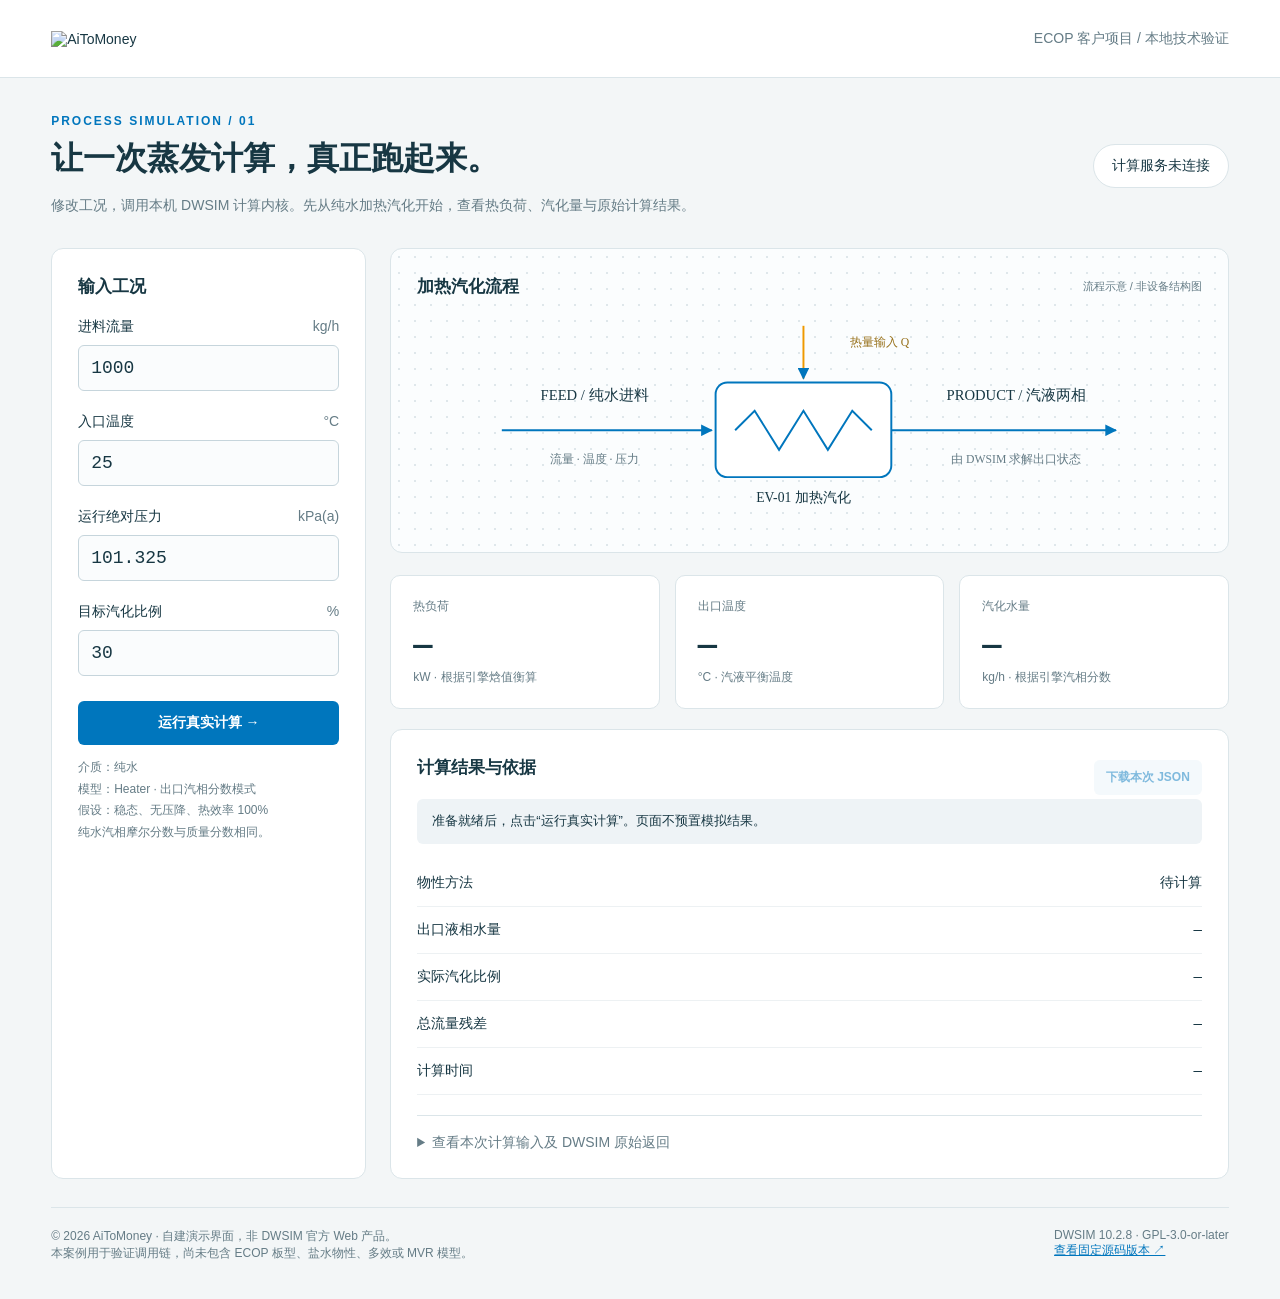
==== 本地演示/index.html @ 305fcc07 "Add ECOP real DWSIM web pilot and isolated cloud deployment" ====
<!doctype html><html lang="zh-CN"><head><meta charset="utf-8"><meta name="viewport" content="width=device-width,initial-scale=1"><title>ECOP · DWSIM 计算演示</title><style>
:root{--ink:#173743;--muted:#657c86;--blue:#0076bd;--line:#dbe5e9;--paper:#f3f6f7}*{box-sizing:border-box}body{margin:0;background:var(--paper);color:var(--ink);font:14px 'Microsoft YaHei',sans-serif}header{height:78px;background:white;border-bottom:1px solid var(--line);display:flex;align-items:center;justify-content:space-between;padding:0 4vw}header img{width:166px}header span{color:var(--muted)}main{max-width:1440px;margin:auto;padding:36px 4vw}.eyebrow{color:var(--blue);font-size:12px;letter-spacing:2px;font-weight:700}h1{font-size:32px;margin:9px 0 12px;font-weight:600}h2{font-size:17px;margin:0 0 20px}.intro{color:var(--muted);line-height:1.8;margin:0;max-width:800px}.top{display:flex;justify-content:space-between;gap:20px;align-items:center;margin-bottom:30px}.status{background:white;border:1px solid var(--line);padding:12px 18px;border-radius:30px;white-space:nowrap}.dot{color:#27886b}.grid{display:grid;grid-template-columns:315px 1fr;gap:24px}.panel{background:white;border:1px solid var(--line);border-radius:12px;padding:26px}.label{display:flex;justify-content:space-between;margin-bottom:9px}.label span{color:var(--muted)}label{display:block;margin-bottom:22px}input{width:100%;padding:12px;border:1px solid #c6d5dc;border-radius:6px;font:18px 'Consolas',monospace;color:var(--ink);background:#fafcfd}input:focus{outline:2px solid #87c9ee;outline-offset:1px}button{cursor:pointer;border:0;border-radius:6px;padding:13px 18px;font:inherit;background:var(--blue);color:white;font-weight:600}button:disabled{opacity:.5;cursor:wait}#run{width:100%;margin-top:3px}.small{font-size:12px;color:var(--muted);line-height:1.8}.work{min-width:0}.diagram{margin-bottom:22px;background-color:#fbfdfe;background-image:radial-gradient(#dfe7eb .8px,transparent .8px);background-size:16px 16px}.diagram h2{display:flex;justify-content:space-between;align-items:center}.tag{font-size:11px;color:var(--muted);font-weight:400}.diagram svg{width:100%;height:205px}.metrics{display:grid;grid-template-columns:repeat(3,1fr);gap:15px;margin-bottom:20px}.metric{background:white;border:1px solid var(--line);padding:22px;border-radius:10px}.metric .name{color:var(--muted);font-size:12px}.value{font:32px 'Consolas',monospace;margin:12px 0 5px;font-weight:600}.unit{color:var(--muted);font-size:12px}.result-head{display:flex;justify-content:space-between;align-items:center}.ghost{background:#eaf4fa;color:var(--blue);font-size:12px;padding:9px 12px}table{width:100%;border-collapse:collapse;margin-top:10px}td{padding:14px 0;border-bottom:1px solid #edf1f3}td:last-child{text-align:right;font-family:Consolas,'Microsoft YaHei',monospace}#message{margin:0 0 16px;padding:12px 15px;background:#eef3f6;border-radius:6px;font-size:13px;line-height:1.6}#message.error{background:#fff0ed;color:#a33724}details{margin-top:20px;border-top:1px solid var(--line);padding-top:18px}summary{cursor:pointer;color:var(--muted)}pre{font-size:12px;max-height:380px;overflow:auto;white-space:pre-wrap;background:#f5f8fa;padding:18px}footer{margin-top:28px;border-top:1px solid var(--line);padding-top:20px;color:var(--muted);font-size:12px;display:flex;justify-content:space-between;gap:20px}a{color:var(--blue)}@media(max-width:850px){.grid{grid-template-columns:1fr}.top{display:block}.status{display:inline-block;margin-top:15px}.metrics{gap:8px}.metric{padding:15px}.value{font-size:24px}header span{font-size:11px}h1{font-size:26px}}
</style></head><body><header><img src="/logo.png" alt="AiToMoney"><span>ECOP 客户项目 / 本地技术验证</span></header><main><div class="top"><div><div class="eyebrow">PROCESS SIMULATION / 01</div><h1>让一次蒸发计算，真正跑起来。</h1><p class="intro">修改工况，调用本机 DWSIM 计算内核。先从纯水加热汽化开始，查看热负荷、汽化量与原始计算结果。</p></div><div class="status" id="status">正在连接计算服务…</div></div><div class="grid"><aside class="panel"><h2>输入工况</h2><form id="form"><label><div class="label">进料流量<span>kg/h</span></div><input id="flow_kg_h" type="number" value="1000" min="10" max="100000" step="any" required></label><label><div class="label">入口温度<span>°C</span></div><input id="temperature_C" type="number" value="25" min="5" max="80" step="any" required></label><label><div class="label">运行绝对压力<span>kPa(a)</span></div><input id="pressure_kPa" type="number" value="101.325" min="60" max="300" step="any" required></label><label><div class="label">目标汽化比例<span>%</span></div><input id="vapor_percent" type="number" value="30" min="1" max="95" step="any" required></label><button id="run" type="submit">运行真实计算 →</button></form><p class="small">介质：纯水<br>模型：Heater · 出口汽相分数模式<br>假设：稳态、无压降、热效率 100%<br>纯水汽相摩尔分数与质量分数相同。</p></aside><section class="work"><div class="panel diagram"><h2>加热汽化流程<span class="tag">流程示意 / 非设备结构图</span></h2><svg viewBox="0 0 760 210" role="img" aria-label="纯水进料进入加热器，吸收热量后形成汽液两相出口"><defs><marker id="arrow" viewBox="0 0 10 10" refX="9" refY="5" markerWidth="6" markerHeight="6" orient="auto"><path d="M 0 0 L 10 5 L 0 10 z" fill="#0076bd"/></marker></defs><g fill="none" stroke="#0076bd" stroke-width="2"><path d="M65 115 H280" marker-end="url(#arrow)"/><rect x="284" y="66" width="180" height="97" rx="12" fill="white"/><path d="M304 115 l20 -20 25 40 25 -40 25 40 25 -40 20 20"/><path d="M464 115 H694" marker-end="url(#arrow)"/><path d="M374 8 V62" stroke="#ef9900" marker-end="url(#arrow)"/></g><g font-family="Microsoft YaHei" fill="#173743" text-anchor="middle"><text x="160" y="84" font-size="15">FEED / 纯水进料</text><text x="374" y="188" font-size="14">EV-01 加热汽化</text><text x="592" y="84" font-size="15">PRODUCT / 汽液两相</text><text x="452" y="29" font-size="12" fill="#97701a">热量输入 Q</text><text x="160" y="149" font-size="12" fill="#657c86">流量 · 温度 · 压力</text><text x="592" y="149" font-size="12" fill="#657c86">由 DWSIM 求解出口状态</text></g></svg></div><div class="metrics"><div class="metric"><div class="name">热负荷</div><div id="duty" class="value">—</div><div class="unit">kW · 根据引擎焓值衡算</div></div><div class="metric"><div class="name">出口温度</div><div id="temp" class="value">—</div><div class="unit">°C · 汽液平衡温度</div></div><div class="metric"><div class="name">汽化水量</div><div id="vapor" class="value">—</div><div class="unit">kg/h · 根据引擎汽相分数</div></div></div><div class="panel"><div class="result-head"><h2>计算结果与依据</h2><button id="download" class="ghost" disabled>下载本次 JSON</button></div><p id="message" role="status" aria-live="polite">准备就绪后，点击“运行真实计算”。页面不预置模拟结果。</p><table><tr><td>物性方法</td><td id="pp">待计算</td></tr><tr><td>出口液相水量</td><td id="liquid">—</td></tr><tr><td>实际汽化比例</td><td id="fraction">—</td></tr><tr><td>总流量残差</td><td id="residual">—</td></tr><tr><td>计算时间</td><td id="elapsed">—</td></tr></table><details><summary>查看本次计算输入及 DWSIM 原始返回</summary><pre id="raw">暂无计算记录</pre></details></div></section></div><footer><span>© 2026 AiToMoney · 自建演示界面，非 DWSIM 官方 Web 产品。<br>本案例用于验证调用链，尚未包含 ECOP 板型、盐水物性、多效或 MVR 模型。</span><span>DWSIM 10.2.8 · GPL-3.0-or-later<br><a href="https://github.com/DanWBR/dwsim10/tree/0cd6a30ce1b5eb976cdd94495d102a9691b067f5" target="_blank" rel="noreferrer">查看固定源码版本 ↗</a></span></footer></main><script>
const $=id=>document.getElementById(id);let latest=null;const ids=['flow_kg_h','temperature_C','pressure_kPa','vapor_percent'];const fmt=n=>Number(n).toLocaleString('zh-CN',{maximumFractionDigits:3});
function clear(){latest=null;for(const id of ['duty','temp','vapor','liquid','fraction','residual','elapsed'])$(id).textContent='—';$('pp').textContent='待计算';$('raw').textContent='暂无计算记录';$('download').disabled=true}
async function status(){try{const r=await fetch('/api/status'),d=await r.json();if(!d.ok)throw Error(d.error);$('status').innerHTML='<span class="dot">●</span> DWSIM 在线 · '+d.tools+' 个工具';return true}catch(e){$('status').textContent='计算服务未连接';return false}}
ids.forEach(id=>$(id).addEventListener('input',()=>{clear();$('message').className='';$('message').textContent='输入已修改，请重新计算。'}));
$('form').onsubmit=async e=>{e.preventDefault();clear();$('run').disabled=true;ids.forEach(id=>$(id).disabled=true);$('run').textContent='DWSIM 求解中…';$('message').className='';$('message').textContent='正在创建流程、设置物性并求解，请稍候…';try{const values=Object.fromEntries(ids.map(id=>[id,Number($(id).value)]));const r=await fetch('/api/calculate',{method:'POST',headers:{'Content-Type':'application/json','X-Demo-Token':'__NONCE__'},body:JSON.stringify(values)}),d=await r.json();if(!r.ok)throw Error(d.error);latest=d;const v=d.results;$('duty').textContent=fmt(v.heat_duty_kW);$('temp').textContent=fmt(v.outlet_temperature_C);$('vapor').textContent=fmt(v.vapor_kg_h);$('pp').textContent=d.property_package;$('liquid').textContent=fmt(v.liquid_kg_h)+' kg/h';$('fraction').textContent=fmt(v.vapor_fraction*100)+' %';$('residual').textContent=fmt(v.mass_residual_kg_h)+' kg/h';$('elapsed').textContent=d.elapsed_s+' s';$('raw').textContent=JSON.stringify(d,null,2);$('message').textContent='计算完成 · '+d.time+' · 记录 '+d.run_id.slice(0,8);$('download').disabled=false;}catch(e){$('message').className='error';$('message').textContent='计算未完成：'+e.message;}finally{$('run').disabled=false;ids.forEach(id=>$(id).disabled=false);$('run').textContent='运行真实计算 →';status()}};
$('download').onclick=()=>{if(!latest)return;const u=URL.createObjectURL(new Blob([JSON.stringify(latest,null,2)],{type:'application/json'}));const a=document.createElement('a');a.href=u;a.download='DWSIM-'+latest.run_id+'.json';a.click();setTimeout(()=>URL.revokeObjectURL(u),1000)};status();
</script></body></html>
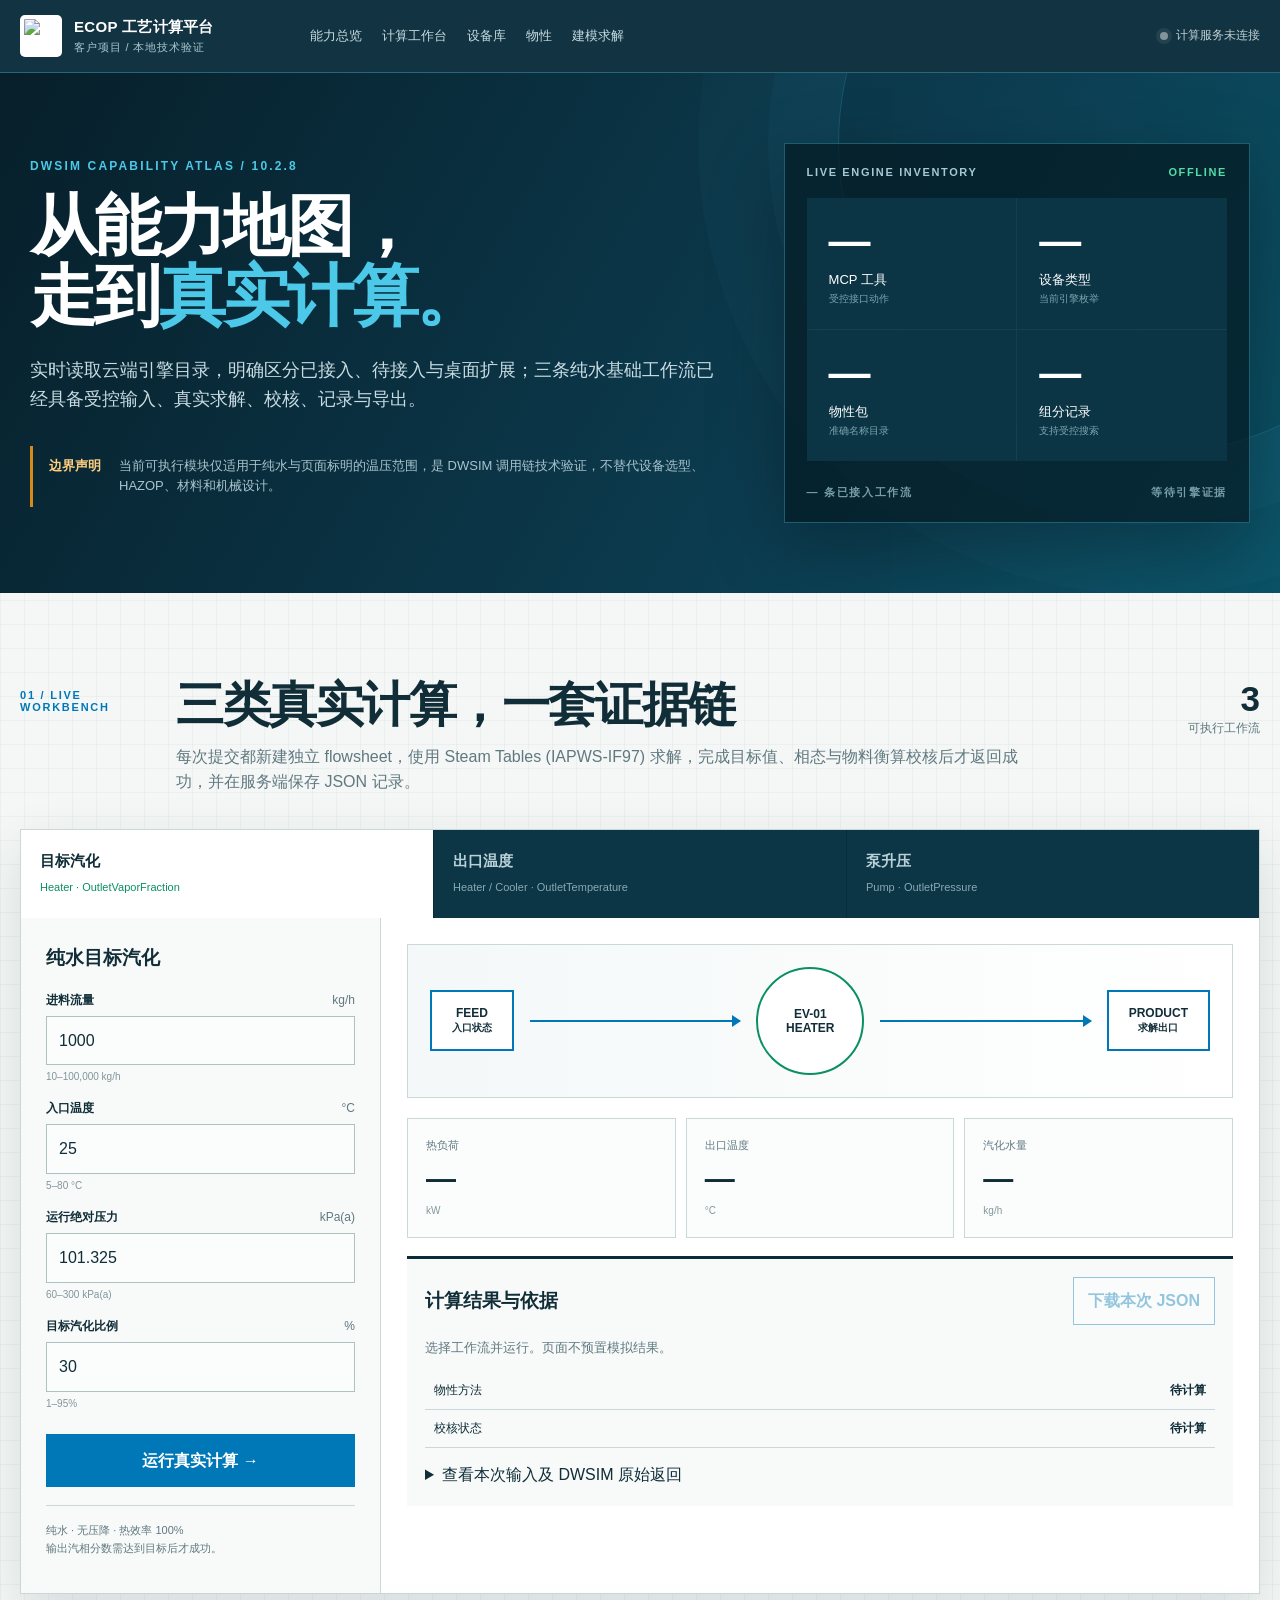
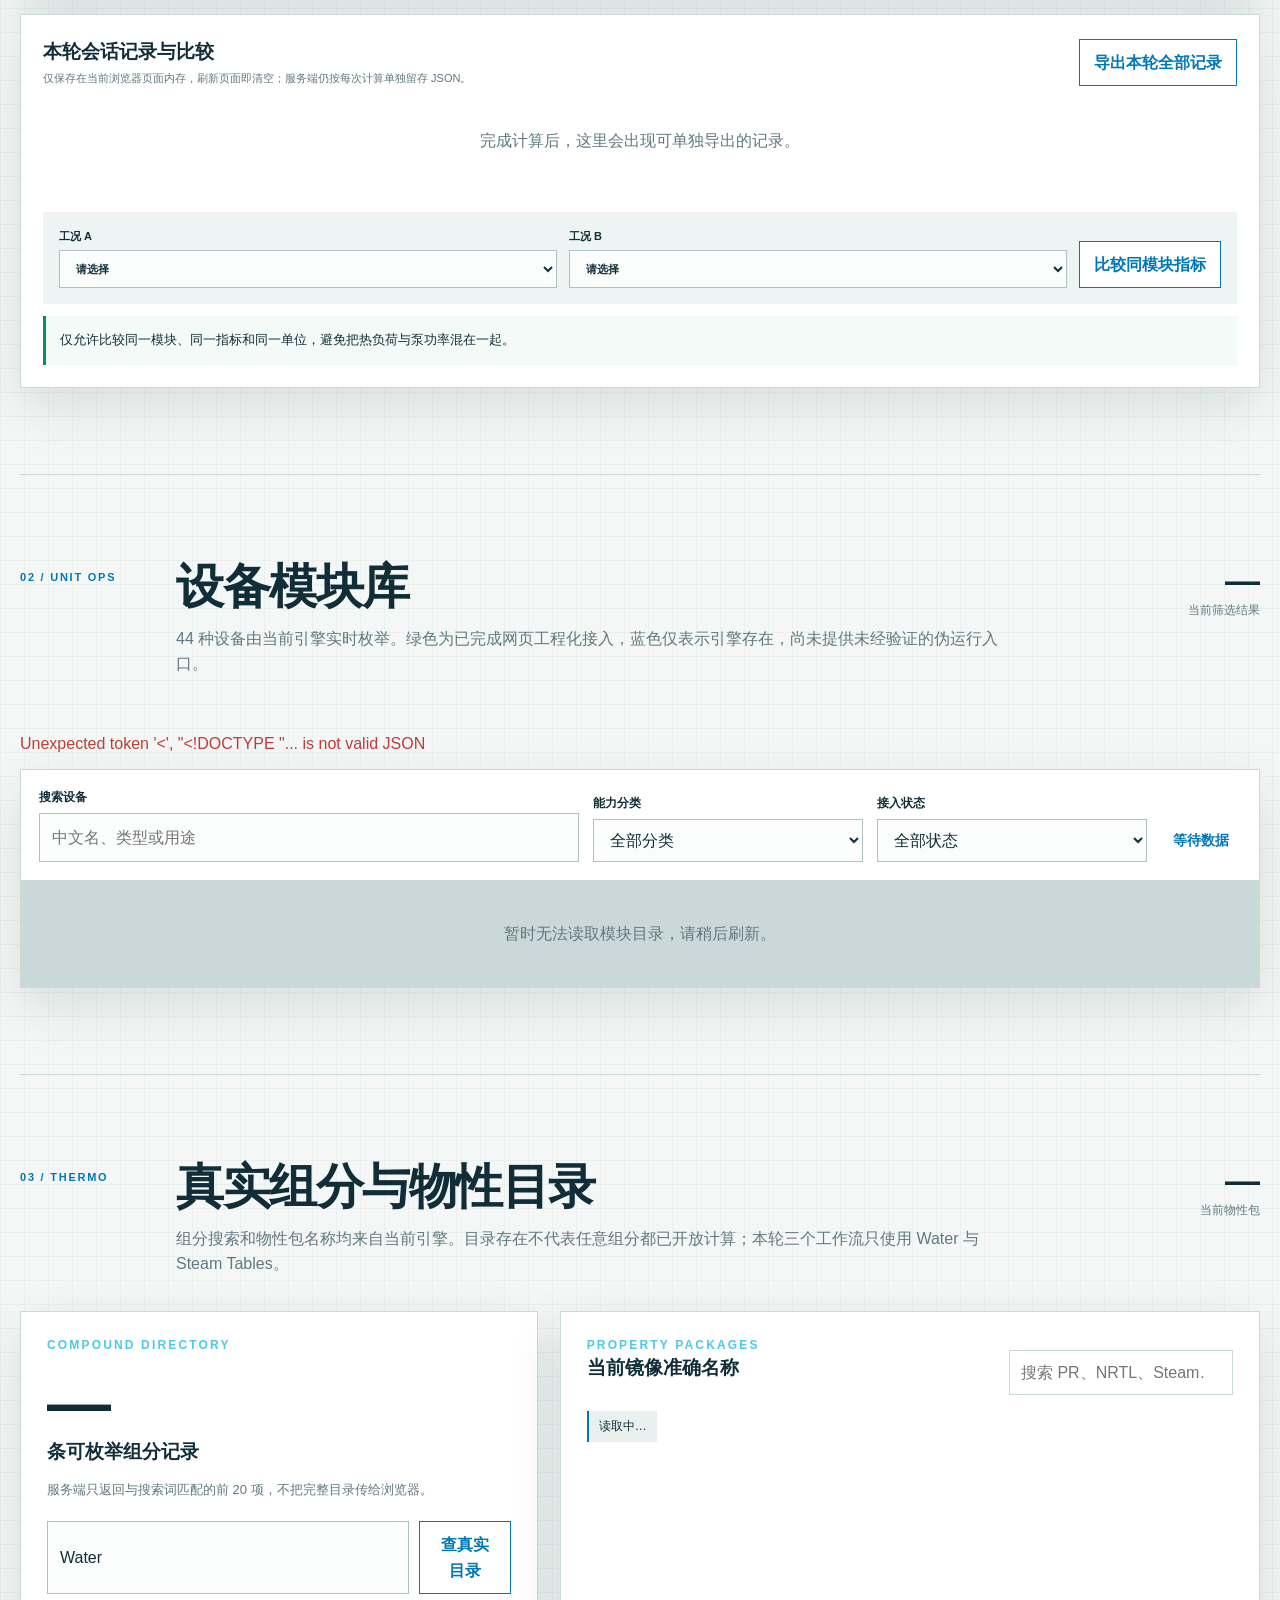
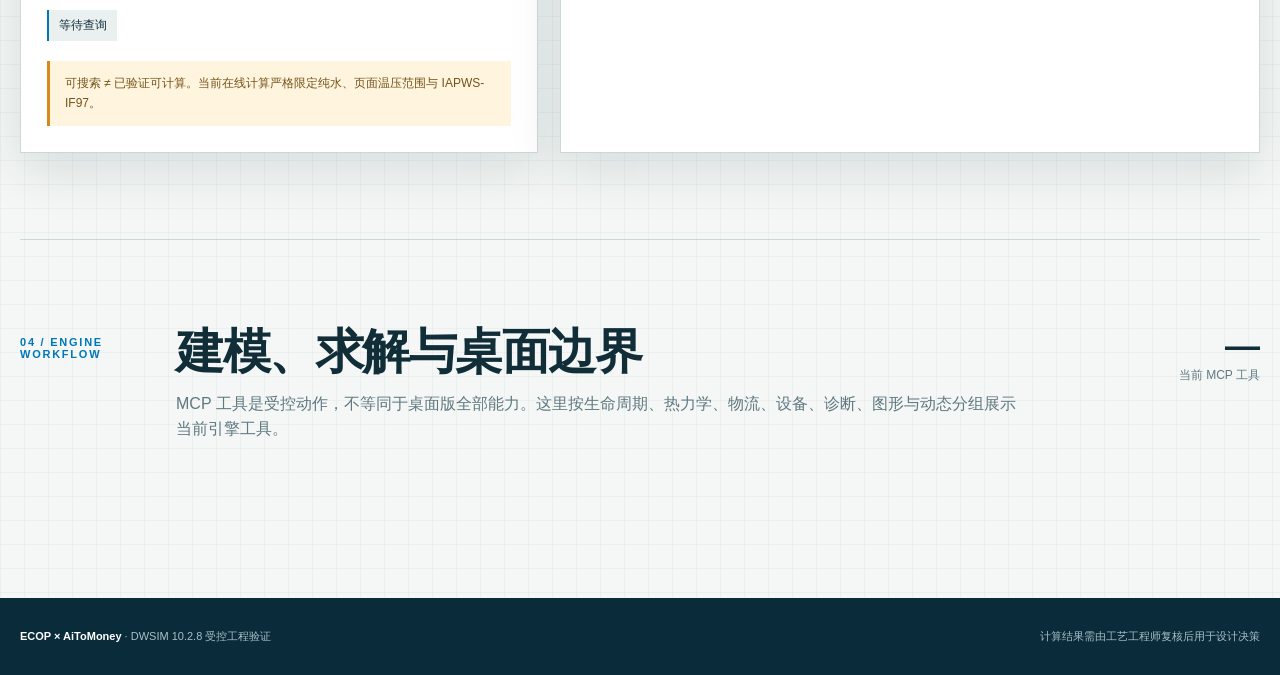
==== commit 64e759b3: "Expand DWSIM web workbench" ====
--- a/本地演示/index.html
+++ b/本地演示/index.html
@@ -1,10 +1,112 @@
-<!doctype html><html lang="zh-CN"><head><meta charset="utf-8"><meta name="viewport" content="width=device-width,initial-scale=1"><title>ECOP · DWSIM 计算演示</title><style>
-:root{--ink:#173743;--muted:#657c86;--blue:#0076bd;--line:#dbe5e9;--paper:#f3f6f7}*{box-sizing:border-box}body{margin:0;background:var(--paper);color:var(--ink);font:14px 'Microsoft YaHei',sans-serif}header{height:78px;background:white;border-bottom:1px solid var(--line);display:flex;align-items:center;justify-content:space-between;padding:0 4vw}header img{width:166px}header span{color:var(--muted)}main{max-width:1440px;margin:auto;padding:36px 4vw}.eyebrow{color:var(--blue);font-size:12px;letter-spacing:2px;font-weight:700}h1{font-size:32px;margin:9px 0 12px;font-weight:600}h2{font-size:17px;margin:0 0 20px}.intro{color:var(--muted);line-height:1.8;margin:0;max-width:800px}.top{display:flex;justify-content:space-between;gap:20px;align-items:center;margin-bottom:30px}.status{background:white;border:1px solid var(--line);padding:12px 18px;border-radius:30px;white-space:nowrap}.dot{color:#27886b}.grid{display:grid;grid-template-columns:315px 1fr;gap:24px}.panel{background:white;border:1px solid var(--line);border-radius:12px;padding:26px}.label{display:flex;justify-content:space-between;margin-bottom:9px}.label span{color:var(--muted)}label{display:block;margin-bottom:22px}input{width:100%;padding:12px;border:1px solid #c6d5dc;border-radius:6px;font:18px 'Consolas',monospace;color:var(--ink);background:#fafcfd}input:focus{outline:2px solid #87c9ee;outline-offset:1px}button{cursor:pointer;border:0;border-radius:6px;padding:13px 18px;font:inherit;background:var(--blue);color:white;font-weight:600}button:disabled{opacity:.5;cursor:wait}#run{width:100%;margin-top:3px}.small{font-size:12px;color:var(--muted);line-height:1.8}.work{min-width:0}.diagram{margin-bottom:22px;background-color:#fbfdfe;background-image:radial-gradient(#dfe7eb .8px,transparent .8px);background-size:16px 16px}.diagram h2{display:flex;justify-content:space-between;align-items:center}.tag{font-size:11px;color:var(--muted);font-weight:400}.diagram svg{width:100%;height:205px}.metrics{display:grid;grid-template-columns:repeat(3,1fr);gap:15px;margin-bottom:20px}.metric{background:white;border:1px solid var(--line);padding:22px;border-radius:10px}.metric .name{color:var(--muted);font-size:12px}.value{font:32px 'Consolas',monospace;margin:12px 0 5px;font-weight:600}.unit{color:var(--muted);font-size:12px}.result-head{display:flex;justify-content:space-between;align-items:center}.ghost{background:#eaf4fa;color:var(--blue);font-size:12px;padding:9px 12px}table{width:100%;border-collapse:collapse;margin-top:10px}td{padding:14px 0;border-bottom:1px solid #edf1f3}td:last-child{text-align:right;font-family:Consolas,'Microsoft YaHei',monospace}#message{margin:0 0 16px;padding:12px 15px;background:#eef3f6;border-radius:6px;font-size:13px;line-height:1.6}#message.error{background:#fff0ed;color:#a33724}details{margin-top:20px;border-top:1px solid var(--line);padding-top:18px}summary{cursor:pointer;color:var(--muted)}pre{font-size:12px;max-height:380px;overflow:auto;white-space:pre-wrap;background:#f5f8fa;padding:18px}footer{margin-top:28px;border-top:1px solid var(--line);padding-top:20px;color:var(--muted);font-size:12px;display:flex;justify-content:space-between;gap:20px}a{color:var(--blue)}@media(max-width:850px){.grid{grid-template-columns:1fr}.top{display:block}.status{display:inline-block;margin-top:15px}.metrics{gap:8px}.metric{padding:15px}.value{font-size:24px}header span{font-size:11px}h1{font-size:26px}}
-</style></head><body><header><img src="/logo.png" alt="AiToMoney"><span>ECOP 客户项目 / 本地技术验证</span></header><main><div class="top"><div><div class="eyebrow">PROCESS SIMULATION / 01</div><h1>让一次蒸发计算，真正跑起来。</h1><p class="intro">修改工况，调用本机 DWSIM 计算内核。先从纯水加热汽化开始，查看热负荷、汽化量与原始计算结果。</p></div><div class="status" id="status">正在连接计算服务…</div></div><div class="grid"><aside class="panel"><h2>输入工况</h2><form id="form"><label><div class="label">进料流量<span>kg/h</span></div><input id="flow_kg_h" type="number" value="1000" min="10" max="100000" step="any" required></label><label><div class="label">入口温度<span>°C</span></div><input id="temperature_C" type="number" value="25" min="5" max="80" step="any" required></label><label><div class="label">运行绝对压力<span>kPa(a)</span></div><input id="pressure_kPa" type="number" value="101.325" min="60" max="300" step="any" required></label><label><div class="label">目标汽化比例<span>%</span></div><input id="vapor_percent" type="number" value="30" min="1" max="95" step="any" required></label><button id="run" type="submit">运行真实计算 →</button></form><p class="small">介质：纯水<br>模型：Heater · 出口汽相分数模式<br>假设：稳态、无压降、热效率 100%<br>纯水汽相摩尔分数与质量分数相同。</p></aside><section class="work"><div class="panel diagram"><h2>加热汽化流程<span class="tag">流程示意 / 非设备结构图</span></h2><svg viewBox="0 0 760 210" role="img" aria-label="纯水进料进入加热器，吸收热量后形成汽液两相出口"><defs><marker id="arrow" viewBox="0 0 10 10" refX="9" refY="5" markerWidth="6" markerHeight="6" orient="auto"><path d="M 0 0 L 10 5 L 0 10 z" fill="#0076bd"/></marker></defs><g fill="none" stroke="#0076bd" stroke-width="2"><path d="M65 115 H280" marker-end="url(#arrow)"/><rect x="284" y="66" width="180" height="97" rx="12" fill="white"/><path d="M304 115 l20 -20 25 40 25 -40 25 40 25 -40 20 20"/><path d="M464 115 H694" marker-end="url(#arrow)"/><path d="M374 8 V62" stroke="#ef9900" marker-end="url(#arrow)"/></g><g font-family="Microsoft YaHei" fill="#173743" text-anchor="middle"><text x="160" y="84" font-size="15">FEED / 纯水进料</text><text x="374" y="188" font-size="14">EV-01 加热汽化</text><text x="592" y="84" font-size="15">PRODUCT / 汽液两相</text><text x="452" y="29" font-size="12" fill="#97701a">热量输入 Q</text><text x="160" y="149" font-size="12" fill="#657c86">流量 · 温度 · 压力</text><text x="592" y="149" font-size="12" fill="#657c86">由 DWSIM 求解出口状态</text></g></svg></div><div class="metrics"><div class="metric"><div class="name">热负荷</div><div id="duty" class="value">—</div><div class="unit">kW · 根据引擎焓值衡算</div></div><div class="metric"><div class="name">出口温度</div><div id="temp" class="value">—</div><div class="unit">°C · 汽液平衡温度</div></div><div class="metric"><div class="name">汽化水量</div><div id="vapor" class="value">—</div><div class="unit">kg/h · 根据引擎汽相分数</div></div></div><div class="panel"><div class="result-head"><h2>计算结果与依据</h2><button id="download" class="ghost" disabled>下载本次 JSON</button></div><p id="message" role="status" aria-live="polite">准备就绪后，点击“运行真实计算”。页面不预置模拟结果。</p><table><tr><td>物性方法</td><td id="pp">待计算</td></tr><tr><td>出口液相水量</td><td id="liquid">—</td></tr><tr><td>实际汽化比例</td><td id="fraction">—</td></tr><tr><td>总流量残差</td><td id="residual">—</td></tr><tr><td>计算时间</td><td id="elapsed">—</td></tr></table><details><summary>查看本次计算输入及 DWSIM 原始返回</summary><pre id="raw">暂无计算记录</pre></details></div></section></div><footer><span>© 2026 AiToMoney · 自建演示界面，非 DWSIM 官方 Web 产品。<br>本案例用于验证调用链，尚未包含 ECOP 板型、盐水物性、多效或 MVR 模型。</span><span>DWSIM 10.2.8 · GPL-3.0-or-later<br><a href="https://github.com/DanWBR/dwsim10/tree/0cd6a30ce1b5eb976cdd94495d102a9691b067f5" target="_blank" rel="noreferrer">查看固定源码版本 ↗</a></span></footer></main><script>
-const $=id=>document.getElementById(id);let latest=null;const ids=['flow_kg_h','temperature_C','pressure_kPa','vapor_percent'];const fmt=n=>Number(n).toLocaleString('zh-CN',{maximumFractionDigits:3});
-function clear(){latest=null;for(const id of ['duty','temp','vapor','liquid','fraction','residual','elapsed'])$(id).textContent='—';$('pp').textContent='待计算';$('raw').textContent='暂无计算记录';$('download').disabled=true}
-async function status(){try{const r=await fetch('/api/status'),d=await r.json();if(!d.ok)throw Error(d.error);$('status').innerHTML='<span class="dot">●</span> DWSIM 在线 · '+d.tools+' 个工具';return true}catch(e){$('status').textContent='计算服务未连接';return false}}
-ids.forEach(id=>$(id).addEventListener('input',()=>{clear();$('message').className='';$('message').textContent='输入已修改，请重新计算。'}));
-$('form').onsubmit=async e=>{e.preventDefault();clear();$('run').disabled=true;ids.forEach(id=>$(id).disabled=true);$('run').textContent='DWSIM 求解中…';$('message').className='';$('message').textContent='正在创建流程、设置物性并求解，请稍候…';try{const values=Object.fromEntries(ids.map(id=>[id,Number($(id).value)]));const r=await fetch('/api/calculate',{method:'POST',headers:{'Content-Type':'application/json','X-Demo-Token':'__NONCE__'},body:JSON.stringify(values)}),d=await r.json();if(!r.ok)throw Error(d.error);latest=d;const v=d.results;$('duty').textContent=fmt(v.heat_duty_kW);$('temp').textContent=fmt(v.outlet_temperature_C);$('vapor').textContent=fmt(v.vapor_kg_h);$('pp').textContent=d.property_package;$('liquid').textContent=fmt(v.liquid_kg_h)+' kg/h';$('fraction').textContent=fmt(v.vapor_fraction*100)+' %';$('residual').textContent=fmt(v.mass_residual_kg_h)+' kg/h';$('elapsed').textContent=d.elapsed_s+' s';$('raw').textContent=JSON.stringify(d,null,2);$('message').textContent='计算完成 · '+d.time+' · 记录 '+d.run_id.slice(0,8);$('download').disabled=false;}catch(e){$('message').className='error';$('message').textContent='计算未完成：'+e.message;}finally{$('run').disabled=false;ids.forEach(id=>$(id).disabled=false);$('run').textContent='运行真实计算 →';status()}};
-$('download').onclick=()=>{if(!latest)return;const u=URL.createObjectURL(new Blob([JSON.stringify(latest,null,2)],{type:'application/json'}));const a=document.createElement('a');a.href=u;a.download='DWSIM-'+latest.run_id+'.json';a.click();setTimeout(()=>URL.revokeObjectURL(u),1000)};status();
-</script></body></html>
+<!doctype html>
+<html lang="zh-CN">
+<head>
+  <meta charset="utf-8">
+  <meta name="viewport" content="width=device-width,initial-scale=1">
+  <title>ECOP · DWSIM 工艺计算平台</title>
+  <link rel="icon" href="/logo.png">
+  <style>
+    :root{--ink:#102d38;--muted:#607880;--paper:#f4f7f5;--white:#fff;--navy:#092b3a;--blue:#0078b8;--cyan:#4cc9e8;--green:#0a8f63;--amber:#d78919;--red:#bd3d38;--line:#cbd8d9;--soft:#e9f0ef;--shadow:0 18px 50px rgba(9,43,58,.12)}
+    *{box-sizing:border-box}html{scroll-behavior:smooth}body{margin:0;color:var(--ink);background-color:var(--paper);background-image:linear-gradient(rgba(9,43,58,.035) 1px,transparent 1px),linear-gradient(90deg,rgba(9,43,58,.035) 1px,transparent 1px);background-size:24px 24px;font-family:"Microsoft YaHei","Segoe UI",sans-serif;line-height:1.6}button,input,select{font:inherit}button{cursor:pointer}.shell{width:min(1320px,calc(100% - 40px));margin:auto}.topbar{position:sticky;top:0;z-index:20;background:rgba(9,43,58,.96);color:white;border-bottom:1px solid rgba(76,201,232,.35);backdrop-filter:blur(12px)}.topbar .shell{height:72px;display:flex;align-items:center;gap:30px}.brand{display:flex;align-items:center;gap:12px;min-width:260px}.brand img{width:42px;height:42px;object-fit:contain;background:white;border-radius:5px;padding:4px}.project-mark{font-size:11px;letter-spacing:.08em;color:#a9c8d2}.project-mark strong{display:block;color:white;font-size:15px;letter-spacing:.02em}.nav{display:flex;gap:20px;flex:1}.nav a{color:#c4dbe2;text-decoration:none;font-size:13px}.nav a:hover{color:white}.engine-status{display:flex;gap:8px;align-items:center;font-size:12px;color:#bfd0d5}.status-dot{width:8px;height:8px;border-radius:50%;background:#83949a;box-shadow:0 0 0 4px rgba(255,255,255,.07)}.engine-status.online .status-dot{background:#2dd497;box-shadow:0 0 0 4px rgba(45,212,151,.15)}
+    .hero{background:linear-gradient(120deg,#071f2a 0%,#0c3c50 64%,#0a5266 100%);color:white;min-height:520px;display:grid;grid-template-columns:minmax(0,1.2fr) minmax(360px,.8fr);align-items:center;gap:54px;padding:70px max(30px,calc((100vw - 1320px)/2));position:relative;overflow:hidden}.hero:after{content:"";position:absolute;right:-180px;top:-240px;width:620px;height:620px;border:1px solid rgba(76,201,232,.22);border-radius:50%;box-shadow:0 0 0 70px rgba(76,201,232,.035),0 0 0 140px rgba(76,201,232,.025)}.kicker{font:700 12px/1.3 Bahnschrift,"Microsoft YaHei",sans-serif;letter-spacing:.18em;text-transform:uppercase;color:var(--cyan)}.hero h1{font:700 clamp(42px,5.2vw,70px)/1.05 Bahnschrift,"Microsoft YaHei",sans-serif;letter-spacing:-.04em;margin:18px 0 24px;max-width:780px}.hero h1 span{color:var(--cyan)}.hero-lead{font-size:18px;color:#c8dce2;max-width:700px}.hero-note{display:flex;gap:18px;border-left:3px solid var(--amber);padding:10px 16px;margin-top:32px;max-width:720px;font-size:13px;color:#a9c4cd}.hero-note strong{color:#ffd080;white-space:nowrap}.hero-board{position:relative;z-index:1}.board{background:rgba(4,25,34,.72);border:1px solid rgba(76,201,232,.35);box-shadow:0 26px 70px rgba(0,0,0,.28);padding:22px}.board-title,.capture{display:flex;justify-content:space-between;gap:16px;font:700 11px Bahnschrift,sans-serif;letter-spacing:.15em;text-transform:uppercase;color:#a5c9d4}.board-title b{color:#55dca8}.stats{display:grid;grid-template-columns:repeat(2,1fr);gap:1px;background:rgba(76,201,232,.17);margin:20px 0}.stat{background:#0b3444;padding:22px}.stat-num{font:700 42px/1 Bahnschrift,sans-serif;color:white}.stat-label{font-size:13px;margin-top:8px}.stat-source{font-size:10px;color:#7ca5b2}.capture{padding-top:4px;color:#789ea9}
+    .section{width:min(1320px,calc(100% - 40px));margin:0 auto;padding:86px 0}.section+.section{border-top:1px solid var(--line)}.section-head{display:grid;grid-template-columns:130px 1fr auto;gap:26px;align-items:start;margin-bottom:34px}.section-no{font:700 11px Bahnschrift,sans-serif;letter-spacing:.16em;color:var(--blue);padding-top:10px}.section h2{font:700 clamp(30px,4vw,48px)/1.1 Bahnschrift,"Microsoft YaHei",sans-serif;letter-spacing:-.03em;margin:0 0 12px}.section-intro{margin:0;color:var(--muted);max-width:850px}.section-side{text-align:right;color:var(--muted);font-size:12px}.section-side strong{display:block;font:700 35px Bahnschrift,sans-serif;color:var(--ink)}
+    .legend{display:flex;gap:14px;flex-wrap:wrap;margin-bottom:20px}.legend-item{display:flex;gap:10px;align-items:flex-start;background:white;border:1px solid var(--line);padding:11px 14px;max-width:330px}.legend-dot{width:9px;height:9px;border-radius:50%;margin-top:6px;background:var(--blue)}.legend-item[data-state="live"] .legend-dot{background:var(--green)}.legend-item b{display:block;font-size:12px}.legend-item span{font-size:11px;color:var(--muted)}.badge{display:inline-flex;align-items:center;border-radius:999px;padding:5px 9px;font:700 10px Bahnschrift,"Microsoft YaHei",sans-serif;letter-spacing:.04em;background:#e5eef1;color:#45626b}.badge.live{background:#d8f3e8;color:#08704f}.badge.engine{background:#deedf5;color:#075f8d}.badge.desktop,.badge.extension{background:#f5ead6;color:#93600d}
+    .catalog-panel,.workbench,.history-panel,.thermo-card{background:white;border:1px solid var(--line);box-shadow:var(--shadow)}.filters{display:grid;grid-template-columns:2fr 1fr 1fr auto;gap:14px;align-items:end;padding:18px;border-bottom:1px solid var(--line)}.field label,.input-label{display:flex;justify-content:space-between;gap:12px;font-size:12px;font-weight:700;margin-bottom:6px}.field input,.field select,.calc-form input,.compare-controls select,.search-row input{width:100%;border:1px solid #aec1c3;background:#fbfdfc;padding:11px 12px;color:var(--ink);outline:none}.field input:focus,.field select:focus,.calc-form input:focus,.compare-controls select:focus,.search-row input:focus{border-color:var(--blue);box-shadow:0 0 0 3px rgba(0,120,184,.1)}.result-count{font:700 14px Bahnschrift,sans-serif;color:var(--blue);padding:12px}.unit-grid{display:grid;grid-template-columns:repeat(4,1fr);gap:1px;background:var(--line)}.module-card{position:relative;text-align:left;border:0;background:white;min-height:225px;padding:22px;transition:.2s}.module-card:hover{z-index:1;transform:translateY(-3px);box-shadow:0 12px 30px rgba(9,43,58,.14)}.module-card.live{background:linear-gradient(145deg,#f2fbf8,#fff)}.card-top{display:flex;justify-content:space-between}.module-code,.type-name{font:700 10px Bahnschrift,sans-serif;letter-spacing:.12em;color:#72888e}.module-card h3{font-size:20px;margin:24px 0 0}.module-card p{font-size:12px;color:var(--muted);margin:16px 28px 0 0}.card-arrow{position:absolute;right:18px;bottom:15px;color:var(--blue);font-size:22px}.empty{grid-column:1/-1;padding:40px;text-align:center;color:var(--muted)}.catalog-error{display:none;color:var(--red);margin:12px 0}
+    .thermo-layout{display:grid;grid-template-columns:.85fr 1.15fr;gap:22px}.thermo-card{padding:26px}.thermo-card .big{font:700 64px/1 Bahnschrift,sans-serif;margin:18px 0 2px}.thermo-card h3{margin:0 0 12px}.thermo-card p{color:var(--muted);font-size:13px}.search-row{display:flex;gap:10px;margin-top:20px}.search-row button,.ghost,.secondary{border:1px solid var(--blue);background:white;color:var(--blue);padding:10px 14px;font-weight:700}.compound-results,.package-grid{display:flex;gap:8px;flex-wrap:wrap;margin-top:16px}.compound,.package{background:var(--soft);padding:7px 10px;font:12px Bahnschrift,"Microsoft YaHei",sans-serif;border-left:2px solid var(--blue)}.package.none{display:none}.package-head{display:flex;justify-content:space-between;gap:20px;align-items:end}.package-search{max-width:260px;border:1px solid var(--line);padding:9px 11px}.boundary{margin-top:20px;background:#fff5df;border-left:3px solid var(--amber);padding:13px 15px;font-size:12px;color:#745318}
+    .platform-grid{display:grid;grid-template-columns:repeat(3,1fr);gap:14px}.platform-card,.desktop-card{background:white;border:1px solid var(--line);padding:20px}.platform-card h3,.desktop-card h4{margin:18px 0 8px}.platform-card p,.desktop-card p{font-size:12px;color:var(--muted)}.io{border-top:1px solid var(--line);padding-top:12px;display:grid;gap:7px;font-size:11px}.tool-groups{display:grid;grid-template-columns:repeat(2,1fr);gap:12px;margin-top:18px}.tool-group{background:white;border:1px solid var(--line)}.tool-group summary{display:flex;justify-content:space-between;align-items:center;padding:17px;cursor:pointer}.tool-list{border-top:1px solid var(--line);max-height:400px;overflow:auto}.tool-row{padding:12px 16px;border-bottom:1px solid var(--soft)}.tool-row code{font-size:11px;color:var(--blue)}.tool-row p{font-size:11px;color:var(--muted);margin:5px 0 0}.desktop-grid{display:grid;grid-template-columns:repeat(3,1fr);gap:12px;margin-top:18px}
+    .workbench{overflow:hidden}.workbench-tabs{display:grid;grid-template-columns:repeat(3,1fr);background:var(--navy);gap:1px}.workbench-tab{border:0;color:#b9d1d8;background:#0c3545;padding:19px;text-align:left}.workbench-tab strong{display:block;font-size:15px;color:inherit}.workbench-tab span{font-size:11px;color:#87aab5}.workbench-tab.active{background:white;color:var(--ink)}.workbench-tab.active span{color:var(--green)}.workspace-grid{display:grid;grid-template-columns:360px 1fr}.inputs{padding:25px;border-right:1px solid var(--line);background:#f8faf9}.calc-form{display:none}.calc-form.active{display:block}.calc-form h3{margin:0 0 18px}.calc-form label{display:block;margin-bottom:14px}.input-label span{color:var(--muted);font-weight:400}.range-note{display:block;color:#82959a;font-size:10px;margin-top:4px}.primary{width:100%;border:0;background:var(--blue);color:white;padding:14px;font-weight:700;margin-top:8px}.primary:hover{background:#046799}.primary:disabled{opacity:.55;cursor:wait}.assumption{font-size:11px;color:var(--muted);border-top:1px solid var(--line);margin-top:18px;padding-top:16px}.results{padding:26px}.flow-strip{display:flex;align-items:center;justify-content:center;gap:16px;background:linear-gradient(90deg,#f4f8f8,#fff);border:1px solid var(--line);padding:22px;margin-bottom:20px}.flow-node{border:2px solid var(--blue);background:white;padding:14px 20px;font:700 12px Bahnschrift,"Microsoft YaHei",sans-serif;text-align:center}.flow-node.unit{border-radius:50%;width:108px;height:108px;display:grid;place-items:center;border-color:var(--green)}.flow-arrow{flex:1;height:2px;background:var(--blue);position:relative}.flow-arrow:after{content:"";position:absolute;right:-1px;top:-5px;border-left:9px solid var(--blue);border-top:6px solid transparent;border-bottom:6px solid transparent}.metric-grid{display:grid;grid-template-columns:repeat(3,1fr);gap:10px}.metric{border:1px solid var(--line);padding:18px;background:#fbfdfc}.metric-name{font-size:11px;color:var(--muted)}.metric-value{font:700 30px/1.1 Bahnschrift,sans-serif;margin:8px 0;color:var(--ink)}.metric-unit{font-size:10px;color:#85979c}.result-panel{margin-top:18px;border-top:3px solid var(--navy);background:#f7faf9;padding:18px}.result-head{display:flex;justify-content:space-between;align-items:center;gap:12px}.result-head h3{margin:0}.result-actions{display:flex;gap:8px}.ghost:disabled{opacity:.4;cursor:not-allowed}.message{color:var(--muted);font-size:13px}.message.success{color:var(--green)}.message.error{color:var(--red)}.result-table{width:100%;border-collapse:collapse;font-size:12px}.result-table td{padding:9px;border-bottom:1px solid var(--line)}.result-table td:last-child{text-align:right;font-family:Bahnschrift,"Microsoft YaHei",sans-serif;font-weight:700}.result-panel details{margin-top:14px}.result-panel pre{white-space:pre-wrap;word-break:break-all;font-size:10px;max-height:320px;overflow:auto;background:#071f2a;color:#bfe8f4;padding:14px}
+    .history-panel{margin-top:20px;padding:22px}.history-head{display:flex;justify-content:space-between;align-items:center;gap:18px}.history-head h3{margin:0}.history-head p{margin:3px 0 0;color:var(--muted);font-size:11px}.history-table{width:100%;border-collapse:collapse;margin-top:18px;font-size:12px}.history-table th,.history-table td{text-align:left;border-bottom:1px solid var(--line);padding:10px}.history-table th{color:var(--muted);font-size:10px;letter-spacing:.08em}.history-table button{border:0;background:none;color:var(--blue);font-weight:700}.compare-box{display:grid;grid-template-columns:1fr 1fr auto;gap:12px;align-items:end;background:#edf4f3;padding:16px;margin-top:18px}.compare-controls label{display:block;font-size:11px;font-weight:700}.compare-controls select{margin-top:5px}.compare-output{margin-top:12px;padding:14px;border-left:3px solid var(--green);background:#f3faf7;font-size:13px}.compare-output.error{border-color:var(--red);background:#fff1ef;color:var(--red)}
+    dialog{border:0;padding:0;width:min(760px,calc(100% - 32px));box-shadow:0 30px 90px rgba(0,0,0,.35)}dialog::backdrop{background:rgba(5,22,29,.75)}.dialog-head{background:var(--navy);color:white;padding:22px;display:flex;justify-content:space-between}.dialog-head h3{margin:5px 0 0}.dialog-head .type{font:700 10px Bahnschrift,sans-serif;color:var(--cyan);letter-spacing:.14em}.dialog-close{border:0;background:none;color:white;font-size:28px}.dialog-body{padding:24px}.dialog-summary{font-size:16px}.detail-grid{display:grid;grid-template-columns:repeat(2,1fr);gap:12px}.detail-block{background:#f4f7f5;padding:16px}.detail-block h4{margin:0 0 8px}.detail-block ul{padding-left:18px;margin:0;font-size:12px}.detail-state{margin:16px 0;color:var(--muted);font-size:12px}.dialog-action{display:inline-block;background:var(--green);color:white;text-decoration:none;padding:12px 16px;font-weight:700}
+    .footer{background:var(--navy);color:#a7c0c8;padding:30px 0;font-size:11px}.footer .shell{display:flex;justify-content:space-between;gap:30px}.footer strong{color:white}
+    @media(max-width:980px){.nav{display:none}.topbar .shell{justify-content:space-between}.hero{grid-template-columns:1fr;padding:60px 28px}.hero-board{max-width:620px}.section-head{grid-template-columns:1fr}.section-no{padding:0}.section-side{text-align:left}.unit-grid{grid-template-columns:repeat(2,1fr)}.platform-grid,.desktop-grid{grid-template-columns:repeat(2,1fr)}.workspace-grid,.thermo-layout{grid-template-columns:1fr}.inputs{border-right:0;border-bottom:1px solid var(--line)}}
+    @media(max-width:640px){.shell,.section{width:min(100% - 24px,1320px)}.topbar .shell{height:62px}.brand{min-width:0}.project-mark{display:none}.hero{padding:50px 18px;min-height:auto;grid-template-columns:minmax(0,1fr)}.hero h1{font-size:42px}.stats{grid-template-columns:1fr 1fr}.stat{padding:16px}.stat-num{font-size:34px}.section{padding:60px 0}.filters{grid-template-columns:1fr}.unit-grid,.platform-grid,.desktop-grid,.tool-groups{grid-template-columns:1fr}.module-card{min-height:190px}.package-head,.history-head{align-items:stretch;flex-direction:column}.package-search{max-width:none}.workbench-tabs{display:flex;overflow-x:auto}.workbench-tab{min-width:210px}.metric-grid{grid-template-columns:1fr}.flow-strip{gap:8px;padding:14px}.flow-node{padding:9px;font-size:10px}.flow-node.unit{width:80px;height:80px}.results,.inputs{padding:18px}.history-table{display:block;overflow:auto}.compare-box{grid-template-columns:1fr}.detail-grid{grid-template-columns:1fr}.footer .shell{display:block}}
+  </style>
+</head>
+<body>
+  <header class="topbar"><div class="shell">
+    <div class="brand"><img src="/logo.png" alt="AiToMoney"><div class="project-mark"><strong>ECOP 工艺计算平台</strong>客户项目 / 本地技术验证</div></div>
+    <nav class="nav" aria-label="主导航"><a href="#overview">能力总览</a><a href="#workbench">计算工作台</a><a href="#units">设备库</a><a href="#thermo">物性</a><a href="#platform">建模求解</a></nav>
+    <div class="engine-status" id="status"><span class="status-dot"></span><span>连接本机 DWSIM…</span></div>
+  </div></header>
+
+  <main>
+    <section class="hero" id="overview">
+      <div><div class="kicker">DWSIM Capability Atlas / 10.2.8</div><h1>从能力地图，<br>走到<span>真实计算。</span></h1><p class="hero-lead">实时读取云端引擎目录，明确区分已接入、待接入与桌面扩展；三条纯水基础工作流已经具备受控输入、真实求解、校核、记录与导出。</p><div class="hero-note"><strong>边界声明</strong><span>当前可执行模块仅适用于纯水与页面标明的温压范围，是 DWSIM 调用链技术验证，不替代设备选型、HAZOP、材料和机械设计。</span></div></div>
+      <div class="hero-board"><div class="board"><div class="board-title"><span>Live engine inventory</span><b id="inventoryState">读取中</b></div><div class="stats"><div class="stat"><div class="stat-num" id="countTools">—</div><div class="stat-label">MCP 工具</div><div class="stat-source">受控接口动作</div></div><div class="stat"><div class="stat-num" id="countUnits">—</div><div class="stat-label">设备类型</div><div class="stat-source">当前引擎枚举</div></div><div class="stat"><div class="stat-num" id="countPackages">—</div><div class="stat-label">物性包</div><div class="stat-source">准确名称目录</div></div><div class="stat"><div class="stat-num" id="countCompounds">—</div><div class="stat-label">组分记录</div><div class="stat-source">支持受控搜索</div></div></div><div class="capture"><span><b id="countLive">—</b> 条已接入工作流</span><span id="capturedAt">等待引擎证据</span></div></div></div>
+    </section>
+
+    <section class="section" id="workbench">
+      <div class="section-head"><div class="section-no">01 / LIVE WORKBENCH</div><div><h2>三类真实计算，一套证据链</h2><p class="section-intro">每次提交都新建独立 flowsheet，使用 Steam Tables (IAPWS-IF97) 求解，完成目标值、相态与物料衡算校核后才返回成功，并在服务端保存 JSON 记录。</p></div><div class="section-side"><strong>3</strong>可执行工作流</div></div>
+      <div class="workbench">
+        <div class="workbench-tabs" role="tablist"><button class="workbench-tab active" data-module="evaporation"><strong>目标汽化</strong><span>Heater · OutletVaporFraction</span></button><button class="workbench-tab" data-module="temperature"><strong>出口温度</strong><span>Heater / Cooler · OutletTemperature</span></button><button class="workbench-tab" data-module="pump"><strong>泵升压</strong><span>Pump · OutletPressure</span></button></div>
+        <div class="workspace-grid">
+          <aside class="inputs">
+            <form class="calc-form active" data-module="evaporation"><h3>纯水目标汽化</h3><label><span class="input-label">进料流量 <span>kg/h</span></span><input data-key="flow_kg_h" type="number" value="1000" min="10" max="100000" step="any" required><small class="range-note">10–100,000 kg/h</small></label><label><span class="input-label">入口温度 <span>°C</span></span><input data-key="temperature_C" type="number" value="25" min="5" max="80" step="any" required><small class="range-note">5–80 °C</small></label><label><span class="input-label">运行绝对压力 <span>kPa(a)</span></span><input data-key="pressure_kPa" type="number" value="101.325" min="60" max="300" step="any" required><small class="range-note">60–300 kPa(a)</small></label><label><span class="input-label">目标汽化比例 <span>%</span></span><input data-key="vapor_percent" type="number" value="30" min="1" max="95" step="any" required><small class="range-note">1–95%</small></label><button class="primary" type="submit">运行真实计算 →</button><p class="assumption">纯水 · 无压降 · 热效率 100%<br>输出汽相分数需达到目标后才成功。</p></form>
+            <form class="calc-form" data-module="temperature"><h3>纯水出口温度</h3><label><span class="input-label">进料流量 <span>kg/h</span></span><input data-key="flow_kg_h" type="number" value="1000" min="10" max="100000" step="any" required><small class="range-note">10–100,000 kg/h</small></label><label><span class="input-label">入口温度 <span>°C</span></span><input data-key="inlet_temperature_C" type="number" value="25" min="5" max="90" step="any" required><small class="range-note">5–90 °C</small></label><label><span class="input-label">运行绝对压力 <span>kPa(a)</span></span><input data-key="pressure_kPa" type="number" value="101.325" min="100" max="2000" step="any" required><small class="range-note">100–2,000 kPa(a)</small></label><label><span class="input-label">目标出口温度 <span>°C</span></span><input data-key="outlet_temperature_C" type="number" value="60" min="5" max="90" step="any" required><small class="range-note">5–90 °C，且与入口不同</small></label><button class="primary" type="submit">运行真实计算 →</button><p class="assumption">自动选择 Heater 或 Cooler · 无压降<br>仅接受求解后仍为单液相的纯水工况。</p></form>
+            <form class="calc-form" data-module="pump"><h3>纯水泵升压</h3><label><span class="input-label">进料流量 <span>kg/h</span></span><input data-key="flow_kg_h" type="number" value="1000" min="10" max="100000" step="any" required><small class="range-note">10–100,000 kg/h</small></label><label><span class="input-label">入口温度 <span>°C</span></span><input data-key="inlet_temperature_C" type="number" value="25" min="5" max="80" step="any" required><small class="range-note">5–80 °C</small></label><label><span class="input-label">入口绝对压力 <span>kPa(a)</span></span><input data-key="inlet_pressure_kPa" type="number" value="101.325" min="100" max="2000" step="any" required><small class="range-note">100–2,000 kPa(a)</small></label><label><span class="input-label">出口绝对压力 <span>kPa(a)</span></span><input data-key="outlet_pressure_kPa" type="number" value="500" min="200" max="10000" step="any" required><small class="range-note">200–10,000 kPa(a)，至少高 10 kPa</small></label><label><span class="input-label">泵效率 <span>%</span></span><input data-key="efficiency_percent" type="number" value="75" min="20" max="95" step="any" required><small class="range-note">20–95%</small></label><button class="primary" type="submit">运行真实计算 →</button><p class="assumption">单液相纯水 · Pump 出口压力模式<br>轴功率由引擎出口与入口焓差计算。</p></form>
+          </aside>
+          <section class="results">
+            <div class="flow-strip"><div class="flow-node">FEED<br><small>入口状态</small></div><div class="flow-arrow"></div><div class="flow-node unit" id="flowUnit">EV-01<br>HEATER</div><div class="flow-arrow"></div><div class="flow-node">PRODUCT<br><small>求解出口</small></div></div>
+            <div class="metric-grid"><div class="metric"><div class="metric-name" id="metricName1">热负荷</div><div class="metric-value" id="metricValue1">—</div><div class="metric-unit" id="metricUnit1">kW</div></div><div class="metric"><div class="metric-name" id="metricName2">出口温度</div><div class="metric-value" id="metricValue2">—</div><div class="metric-unit" id="metricUnit2">°C</div></div><div class="metric"><div class="metric-name" id="metricName3">汽化水量</div><div class="metric-value" id="metricValue3">—</div><div class="metric-unit" id="metricUnit3">kg/h</div></div></div>
+            <div class="result-panel"><div class="result-head"><h3>计算结果与依据</h3><div class="result-actions"><button class="ghost" id="downloadLatest" disabled>下载本次 JSON</button></div></div><p class="message" id="message" role="status" aria-live="polite">选择工作流并运行。页面不预置模拟结果。</p><table class="result-table" id="resultTable"><tr><td>物性方法</td><td>待计算</td></tr><tr><td>校核状态</td><td>待计算</td></tr></table><details><summary>查看本次输入及 DWSIM 原始返回</summary><pre id="raw">暂无计算记录</pre></details></div>
+          </section>
+        </div>
+      </div>
+      <div class="history-panel"><div class="history-head"><div><h3>本轮会话记录与比较</h3><p>仅保存在当前浏览器页面内存，刷新页面即清空；服务端仍按每次计算单独留存 JSON。</p></div><button class="secondary" id="exportSession" disabled>导出本轮全部记录</button></div><div id="historyEmpty" class="empty">完成计算后，这里会出现可单独导出的记录。</div><table class="history-table" id="historyTable" hidden><thead><tr><th>时间 / 记录</th><th>模块</th><th>工况摘要</th><th>主指标</th><th>操作</th></tr></thead><tbody id="historyBody"></tbody></table><div class="compare-box"><div class="compare-controls"><label>工况 A<select id="compareA"><option value="">请选择</option></select></label></div><div class="compare-controls"><label>工况 B<select id="compareB"><option value="">请选择</option></select></label></div><button class="secondary" id="compareButton">比较同模块指标</button></div><div class="compare-output" id="compareOutput">仅允许比较同一模块、同一指标和同一单位，避免把热负荷与泵功率混在一起。</div></div>
+    </section>
+
+    <section class="section" id="units"><div class="section-head"><div class="section-no">02 / UNIT OPS</div><div><h2>设备模块库</h2><p class="section-intro">44 种设备由当前引擎实时枚举。绿色为已完成网页工程化接入，蓝色仅表示引擎存在，尚未提供未经验证的伪运行入口。</p></div><div class="section-side"><strong id="visibleUnits">—</strong>当前筛选结果</div></div><div class="legend" id="legend"></div><div class="catalog-error" id="catalogError"></div><div class="catalog-panel"><div class="filters"><div class="field"><label for="moduleSearch">搜索设备</label><input id="moduleSearch" type="search" placeholder="中文名、类型或用途"></div><div class="field"><label for="groupFilter">能力分类</label><select id="groupFilter"><option value="all">全部分类</option></select></div><div class="field"><label for="stateFilter">接入状态</label><select id="stateFilter"><option value="all">全部状态</option><option value="live">已接入可运行</option><option value="engine">引擎可用 · 待接入</option></select></div><div class="result-count" id="unitResult">等待数据</div></div><div class="unit-grid" id="unitGrid"><div class="empty">正在读取真实引擎目录…</div></div></div></section>
+
+    <section class="section" id="thermo"><div class="section-head"><div class="section-no">03 / THERMO</div><div><h2>真实组分与物性目录</h2><p class="section-intro">组分搜索和物性包名称均来自当前引擎。目录存在不代表任意组分都已开放计算；本轮三个工作流只使用 Water 与 Steam Tables。</p></div><div class="section-side"><strong id="packageSide">—</strong>当前物性包</div></div><div class="thermo-layout"><article class="thermo-card"><div class="kicker">Compound directory</div><div class="big" id="compoundBig">—</div><h3>条可枚举组分记录</h3><p>服务端只返回与搜索词匹配的前 20 项，不把完整目录传给浏览器。</p><div class="search-row"><input id="compoundSearch" type="search" value="Water" placeholder="至少 2 个字符"><button id="compoundButton">查真实目录</button></div><div class="compound-results" id="compoundResults"><span class="compound">等待查询</span></div><div class="boundary">可搜索 ≠ 已验证可计算。当前在线计算严格限定纯水、页面温压范围与 IAPWS-IF97。</div></article><article class="thermo-card"><div class="package-head"><div><div class="kicker">Property packages</div><h3>当前镜像准确名称</h3></div><input class="package-search" id="packageSearch" type="search" placeholder="搜索 PR、NRTL、Steam…"></div><div class="package-grid" id="packageGrid"><span class="package">读取中…</span></div></article></div></section>
+
+    <section class="section" id="platform"><div class="section-head"><div class="section-no">04 / ENGINE WORKFLOW</div><div><h2>建模、求解与桌面边界</h2><p class="section-intro">MCP 工具是受控动作，不等同于桌面版全部能力。这里按生命周期、热力学、物流、设备、诊断、图形与动态分组展示当前引擎工具。</p></div><div class="section-side"><strong id="toolSide">—</strong>当前 MCP 工具</div></div><div class="platform-grid" id="platformGrid"></div><div class="tool-groups" id="toolGroups"></div><div class="desktop-grid" id="desktopGrid"></div></section>
+  </main>
+
+  <dialog id="moduleDialog"><div class="dialog-head"><div><div class="type" id="dialogType"></div><h3 id="dialogTitle"></h3></div><button class="dialog-close" id="dialogClose" aria-label="关闭">×</button></div><div class="dialog-body"><p class="dialog-summary" id="dialogSummary"></p><div class="detail-grid"><div class="detail-block"><h4>典型输入</h4><ul id="dialogInputs"></ul></div><div class="detail-block"><h4>主要输出</h4><ul id="dialogOutputs"></ul></div><div class="detail-block"><h4>适用场景</h4><ul id="dialogScenarios"></ul></div><div class="detail-block"><h4>当前接入状态</h4><div id="dialogStatus"></div></div></div><div class="detail-state" id="dialogNote"></div><a class="dialog-action" id="dialogAction" href="#workbench">进入已接入工作台 →</a></div></dialog>
+
+  <footer class="footer"><div class="shell"><span><strong>ECOP × AiToMoney</strong> · DWSIM 10.2.8 受控工程验证</span><span>计算结果需由工艺工程师复核后用于设计决策</span></div></footer>
+
+  <script>
+    const NONCE='__NONCE__';
+    const $=id=>document.getElementById(id);
+    const esc=value=>String(value??'').replace(/[&<>'"]/g,char=>({'&':'&amp;','<':'&lt;','>':'&gt;',"'":'&#39;','"':'&quot;'}[char]));
+    const fmt=(value,digits=3)=>Number(value).toLocaleString('zh-CN',{maximumFractionDigits:digits});
+    const stateMeta={live:{label:'已接入可运行',className:'live'},engine:{label:'引擎可用 · 待接入',className:'engine'},desktop:{label:'桌面 / 未接入',className:'desktop'},extension:{label:'需要扩展组件',className:'extension'}};
+    const badge=state=>`<span class="badge ${stateMeta[state]?.className||'desktop'}">${esc(stateMeta[state]?.label||state)}</span>`;
+    const modules={
+      evaporation:{unit:'EV-01 / HEATER',metrics:[['热负荷','heat_duty_kW','kW'],['出口温度','outlet_temperature_C','°C'],['汽化水量','vapor_kg_h','kg/h']]},
+      temperature:{unit:'HX-01 / AUTO',metrics:[['介质净吸热','heat_duty_kW','kW · 负值为冷却'],['出口温度','outlet_temperature_C','°C'],['温度变化','temperature_change_C','°C']]},
+      pump:{unit:'P-01 / PUMP',metrics:[['轴功率','shaft_power_kW','kW'],['出口压力','outlet_pressure_kPa','kPa(a)'],['压升','pressure_rise_kPa','kPa']]}
+    };
+    let catalogData=null,unitRows=[],activeModule='evaporation',latest=null,history=[];
+
+    async function engineStatus(){try{const response=await fetch('/api/status');const data=await response.json();if(!response.ok||!data.ok)throw Error();$('status').classList.add('online');$('status').innerHTML=`<span class="status-dot"></span><span>DWSIM 在线 · ${data.tools} 工具</span>`}catch(error){$('status').classList.remove('online');$('status').innerHTML='<span class="status-dot"></span><span>计算服务未连接</span>'}}
+    async function loadCatalog(){try{const response=await fetch('/api/catalog');const data=await response.json();if(!response.ok||!data.ok)throw Error(data.error||'模块目录读取失败');catalogData=data;renderCatalog(data);$('inventoryState').textContent='LIVE';$('capturedAt').textContent=`采集 ${data.captured_at}`;$('catalogError').style.display='none';searchCompounds()}catch(error){$('inventoryState').textContent='OFFLINE';$('catalogError').textContent=error.message;$('catalogError').style.display='block';$('unitGrid').innerHTML='<div class="empty">暂时无法读取模块目录，请稍后刷新。</div>'}}
+    function renderCatalog(data){$('countTools').textContent=data.counts.mcp_tools;$('countUnits').textContent=data.counts.unit_operations;$('countPackages').textContent=data.counts.property_packages;$('countCompounds').textContent=data.counts.compounds;$('countLive').textContent=data.counts.live_workflows;$('visibleUnits').textContent=data.counts.unit_operations;$('packageSide').textContent=data.counts.property_packages;$('toolSide').textContent=data.counts.mcp_tools;$('compoundBig').textContent=data.counts.compounds;$('legend').innerHTML=data.status_legend.map(item=>`<div class="legend-item" data-state="${esc(item.id)}"><span class="legend-dot"></span><div><b>${esc(item.name)}</b><span>${esc(item.summary)}</span></div></div>`).join('');unitRows=data.unit_groups.flatMap(group=>group.modules.map(module=>({module,group})));$('groupFilter').innerHTML='<option value="all">全部分类</option>'+data.unit_groups.map(group=>`<option value="${esc(group.id)}">${esc(group.code)} · ${esc(group.name)} (${group.count})</option>`).join('');renderUnits();renderPackages(data.property_packages);renderPlatform(data);renderDesktop(data.desktop_modules)}
+    function renderUnits(){const query=$('moduleSearch').value.trim().toLowerCase(),group=$('groupFilter').value,state=$('stateFilter').value;const rows=unitRows.filter(row=>{const hay=[row.module.name,row.module.type,row.module.summary].join(' ').toLowerCase();return(!query||hay.includes(query))&&(group==='all'||row.group.id===group)&&(state==='all'||row.module.state===state)});$('unitResult').textContent=`${rows.length} / ${unitRows.length}`;$('visibleUnits').textContent=rows.length;$('unitGrid').innerHTML=rows.length?rows.map((row,index)=>`<button class="module-card ${row.module.state}" data-type="${esc(row.module.type)}"><div class="card-top"><span class="module-code">${esc(row.group.code)}.${String(index+1).padStart(2,'0')}</span>${badge(row.module.state)}</div><h3>${esc(row.module.name)}</h3><div class="type-name">${esc(row.module.type)}</div><p>${esc(row.module.summary)}</p><span class="card-arrow">↗</span></button>`).join(''):'<div class="empty">没有匹配的设备模块。</div>';document.querySelectorAll('.module-card').forEach(card=>card.addEventListener('click',()=>{const row=unitRows.find(item=>item.module.type===card.dataset.type);if(row)showModule(row)}))}
+    function showModule({module,group}){$('dialogType').textContent=`${group.code} / ${module.type}`;$('dialogTitle').textContent=module.name;$('dialogSummary').textContent=module.summary;const list=(id,items)=>$(id).innerHTML=items.map(item=>`<li>${esc(item)}</li>`).join('');list('dialogInputs',module.inputs);list('dialogOutputs',module.outputs);list('dialogScenarios',module.scenarios);$('dialogStatus').innerHTML=badge(module.state);$('dialogNote').textContent=module.state==='live'?'该模块已经完成受控参数、真实求解、结果校核与记录导出。':'该类型已由云端引擎枚举，但网页尚未制作专用参数模型与验收算例，因此不提供伪运行按钮。';$('dialogAction').style.display=module.state==='live'?'inline-block':'none';$('dialogAction').dataset.module=module.workspace_mode||'';$('moduleDialog').showModal()}
+    function renderPackages(packages){$('packageGrid').innerHTML=packages.map(name=>`<span class="package" data-name="${esc(name.toLowerCase())}">${esc(name)}</span>`).join('')}
+    function renderPlatform(data){$('platformGrid').innerHTML=data.platform_modules.map(item=>`<article class="platform-card">${badge(item.state)}<h3>${esc(item.name)}</h3><p>${esc(item.summary)}</p><div class="io"><span><b>输入：</b>${esc(item.input)}</span><span><b>输出：</b>${esc(item.output)}</span></div></article>`).join('');const descriptions=Object.fromEntries(data.mcp_tools.map(tool=>[tool.name,tool.description]));$('toolGroups').innerHTML=data.tool_groups.map(group=>`<details class="tool-group"><summary><div><strong>${esc(group.name)}</strong><div class="type-name">${esc(group.summary)}</div></div><span>${group.count} TOOLS ＋</span></summary><div class="tool-list">${group.tools.map(name=>`<div class="tool-row"><code>${esc(name)}</code><p>${esc(descriptions[name]||'')}</p></div>`).join('')}</div></details>`).join('')}
+    function renderDesktop(items){$('desktopGrid').innerHTML=items.map(item=>`<article class="desktop-card">${badge(item.state)}<h4>${esc(item.name)}</h4><p>${esc(item.summary)}</p></article>`).join('')}
+
+    async function searchCompounds(){const query=$('compoundSearch').value.trim();$('compoundResults').innerHTML='<span class="compound">查询中…</span>';try{const response=await fetch(`/api/compounds?q=${encodeURIComponent(query)}`);const data=await response.json();if(!response.ok)throw Error(data.error);$('compoundResults').innerHTML=data.matches.length?data.matches.map(name=>`<span class="compound">${esc(name)}</span>`).join(''):'<span class="compound">无匹配结果</span>';if(data.match_count>data.matches.length)$('compoundResults').insertAdjacentHTML('beforeend',`<span class="compound">另有 ${data.match_count-data.matches.length} 项未显示</span>`)}catch(error){$('compoundResults').innerHTML=`<span class="compound">${esc(error.message)}</span>`}}
+
+    function selectModule(module){if(!modules[module])return;activeModule=module;document.querySelectorAll('.workbench-tab').forEach(button=>button.classList.toggle('active',button.dataset.module===module));document.querySelectorAll('.calc-form').forEach(form=>form.classList.toggle('active',form.dataset.module===module));$('flowUnit').innerHTML=modules[module].unit.replace(' / ','<br>');clearCurrent('已切换工作流，请确认输入后运行。');setMetricLabels(module)}
+    function setMetricLabels(module){modules[module].metrics.forEach((metric,index)=>{$(`metricName${index+1}`).textContent=metric[0];$(`metricUnit${index+1}`).textContent=metric[2];$(`metricValue${index+1}`).textContent='—'})}
+    function clearCurrent(message='输入已修改，请重新计算。'){latest=null;$('downloadLatest').disabled=true;$('raw').textContent='暂无计算记录';$('message').className='message';$('message').textContent=message;$('resultTable').innerHTML='<tr><td>物性方法</td><td>待计算</td></tr><tr><td>校核状态</td><td>待计算</td></tr>';setMetricLabels(activeModule)}
+    function resultRows(data){const r=data.results;if(data.module.id==='evaporation')return[['物性方法',data.property_package],['实际汽化比例',`${fmt(r.vapor_fraction*100)} %`],['出口液相水量',`${fmt(r.liquid_kg_h)} kg/h`],['出口压力',`${fmt(r.outlet_pressure_kPa)} kPa(a)`],['总流量残差',`${fmt(r.mass_residual_kg_h,6)} kg/h`],['校核状态','目标汽化比例与物料衡算通过'],['计算时间',`${data.elapsed_s} s`]];if(data.module.id==='temperature')return[['物性方法',data.property_package],['执行设备',data.module.unit_operation],['绝对换热量',`${fmt(r.absolute_heat_duty_kW)} kW`],['出口汽相分数',fmt(r.outlet_vapor_fraction,6)],['出口压力',`${fmt(r.outlet_pressure_kPa)} kPa(a)`],['总流量残差',`${fmt(r.mass_residual_kg_h,6)} kg/h`],['校核状态','出口温度、单液相与物料衡算通过'],['计算时间',`${data.elapsed_s} s`]];return[['物性方法',data.property_package],['水力功率',`${fmt(r.hydraulic_power_kW)} kW`],['出口温度',`${fmt(r.outlet_temperature_C)} °C`],['温升',`${fmt(r.temperature_rise_C)} °C`],['入口密度',`${fmt(r.inlet_density_kg_m3)} kg/m³`],['反算效率',`${fmt(r.calculated_efficiency_percent)} %`],['总流量残差',`${fmt(r.mass_residual_kg_h,6)} kg/h`],['校核状态','出口压力、单液相与物料衡算通过'],['计算时间',`${data.elapsed_s} s`]]}
+    function renderResult(data){latest=data;const config=modules[data.module.id];config.metrics.forEach((metric,index)=>{$(`metricValue${index+1}`).textContent=fmt(data.results[metric[1]])});$('flowUnit').innerHTML=`${esc(data.module.unit_operation)}<br>${data.module.id==='pump'?'P-01':data.module.id==='temperature'?'HX-01':'EV-01'}`;$('resultTable').innerHTML=resultRows(data).map(row=>`<tr><td>${esc(row[0])}</td><td>${esc(row[1])}</td></tr>`).join('');$('raw').textContent=JSON.stringify(data,null,2);$('message').className='message success';$('message').textContent=`计算完成 · ${data.time} · 记录 ${data.run_id.slice(0,8)}`;$('downloadLatest').disabled=false}
+    function conditionSummary(data){const i=data.inputs;if(data.module.id==='evaporation')return `${fmt(i.flow_kg_h)} kg/h · ${fmt(i.vapor_percent)}% 汽化`;if(data.module.id==='temperature')return `${fmt(i.inlet_temperature_C)}→${fmt(i.outlet_temperature_C)} °C · ${fmt(i.flow_kg_h)} kg/h`;return `${fmt(i.inlet_pressure_kPa)}→${fmt(i.outlet_pressure_kPa)} kPa · η ${fmt(i.efficiency_percent)}%`}
+    function downloadRecord(data,name=`DWSIM-${data.run_id}.json`){const url=URL.createObjectURL(new Blob([JSON.stringify(data,null,2)],{type:'application/json'}));const link=document.createElement('a');link.href=url;link.download=name;link.click();setTimeout(()=>URL.revokeObjectURL(url),1000)}
+    function renderHistory(){const has=history.length>0;$('historyEmpty').hidden=has;$('historyTable').hidden=!has;$('exportSession').disabled=!has;$('historyBody').innerHTML=history.map((data,index)=>`<tr><td>${esc(data.time)}<br><span class="type-name">${esc(data.run_id.slice(0,8))}</span></td><td>${esc(data.module.name)}<br><span class="type-name">${esc(data.module.unit_operation)}</span></td><td>${esc(conditionSummary(data))}</td><td><b>${fmt(data.comparison.value)} ${esc(data.comparison.unit)}</b><br><span class="type-name">${esc(data.comparison.label)}</span></td><td><button data-download="${index}">下载</button></td></tr>`).join('');document.querySelectorAll('[data-download]').forEach(button=>button.addEventListener('click',()=>downloadRecord(history[Number(button.dataset.download)])));const options='<option value="">请选择</option>'+history.map((data,index)=>`<option value="${index}">${esc(data.module.name)} · ${esc(data.run_id.slice(0,8))} · ${fmt(data.comparison.value)} ${esc(data.comparison.unit)}</option>`).join('');const oldA=$('compareA').value,oldB=$('compareB').value;$('compareA').innerHTML=options;$('compareB').innerHTML=options;if(history[Number(oldA)])$('compareA').value=oldA;if(history[Number(oldB)])$('compareB').value=oldB;const same=history.map((data,index)=>({data,index})).filter(item=>item.data.module.id===activeModule);if(same.length>=2){$('compareA').value=String(same[same.length-2].index);$('compareB').value=String(same[same.length-1].index)}}
+    function compareRuns(){const a=history[Number($('compareA').value)],b=history[Number($('compareB').value)],output=$('compareOutput');if(!a||!b){output.className='compare-output error';output.textContent='请选择两个已完成工况。';return}if(a.run_id===b.run_id){output.className='compare-output error';output.textContent='请选择两个不同工况。';return}if(a.module.id!==b.module.id||a.comparison.metric!==b.comparison.metric||a.comparison.unit!==b.comparison.unit){output.className='compare-output error';output.textContent='不能比较不同模块、不同指标或不同单位。';return}const delta=b.comparison.value-a.comparison.value;const relative=a.comparison.value===0?null:delta/Math.abs(a.comparison.value)*100;output.className='compare-output';output.innerHTML=`<b>${esc(a.module.name)} · ${esc(a.comparison.label)}</b><br>A ${fmt(a.comparison.value)} ${esc(a.comparison.unit)} → B ${fmt(b.comparison.value)} ${esc(b.comparison.unit)}；B−A = <b>${fmt(delta)} ${esc(a.comparison.unit)}</b>${relative===null?'':`（${fmt(relative)}%）`}`}
+
+    document.querySelectorAll('.workbench-tab').forEach(button=>button.addEventListener('click',()=>selectModule(button.dataset.module)));
+    document.querySelectorAll('.calc-form').forEach(form=>{form.querySelectorAll('input').forEach(input=>input.addEventListener('input',()=>clearCurrent()));form.addEventListener('submit',async event=>{event.preventDefault();const module=form.dataset.module,payload={module};form.querySelectorAll('[data-key]').forEach(input=>payload[input.dataset.key]=Number(input.value));const controls=[...form.querySelectorAll('input,button')];controls.forEach(control=>control.disabled=true);const button=form.querySelector('button[type="submit"]');button.textContent='DWSIM 求解中…';clearCurrent('正在创建独立流程、设置物性、求解并校核…');try{const response=await fetch('/api/calculate',{method:'POST',headers:{'Content-Type':'application/json','X-Demo-Token':NONCE},body:JSON.stringify(payload)});const data=await response.json();if(!response.ok)throw Error(data.error||'计算失败');renderResult(data);history.push(data);renderHistory()}catch(error){$('message').className='message error';$('message').textContent=`计算未完成：${error.message}`}finally{controls.forEach(control=>control.disabled=false);button.textContent='运行真实计算 →';engineStatus()}})});
+    $('downloadLatest').addEventListener('click',()=>latest&&downloadRecord(latest));$('exportSession').addEventListener('click',()=>{if(history.length)downloadRecord({exported_at:new Date().toISOString(),scope:'browser-session',records:history},`DWSIM-session-${Date.now()}.json`)});$('compareButton').addEventListener('click',compareRuns);
+    $('moduleSearch').addEventListener('input',renderUnits);$('groupFilter').addEventListener('change',renderUnits);$('stateFilter').addEventListener('change',renderUnits);$('packageSearch').addEventListener('input',event=>{const query=event.target.value.trim().toLowerCase();document.querySelectorAll('.package').forEach(item=>item.classList.toggle('none',query&&!item.dataset.name.includes(query)))});$('compoundButton').addEventListener('click',searchCompounds);$('compoundSearch').addEventListener('keydown',event=>{if(event.key==='Enter'){event.preventDefault();searchCompounds()}});
+    $('dialogClose').addEventListener('click',()=>$('moduleDialog').close());$('moduleDialog').addEventListener('click',event=>{if(event.target===$('moduleDialog'))$('moduleDialog').close()});$('dialogAction').addEventListener('click',event=>{selectModule(event.currentTarget.dataset.module);$('moduleDialog').close()});
+    engineStatus();loadCatalog();
+  </script>
+</body>
+</html>
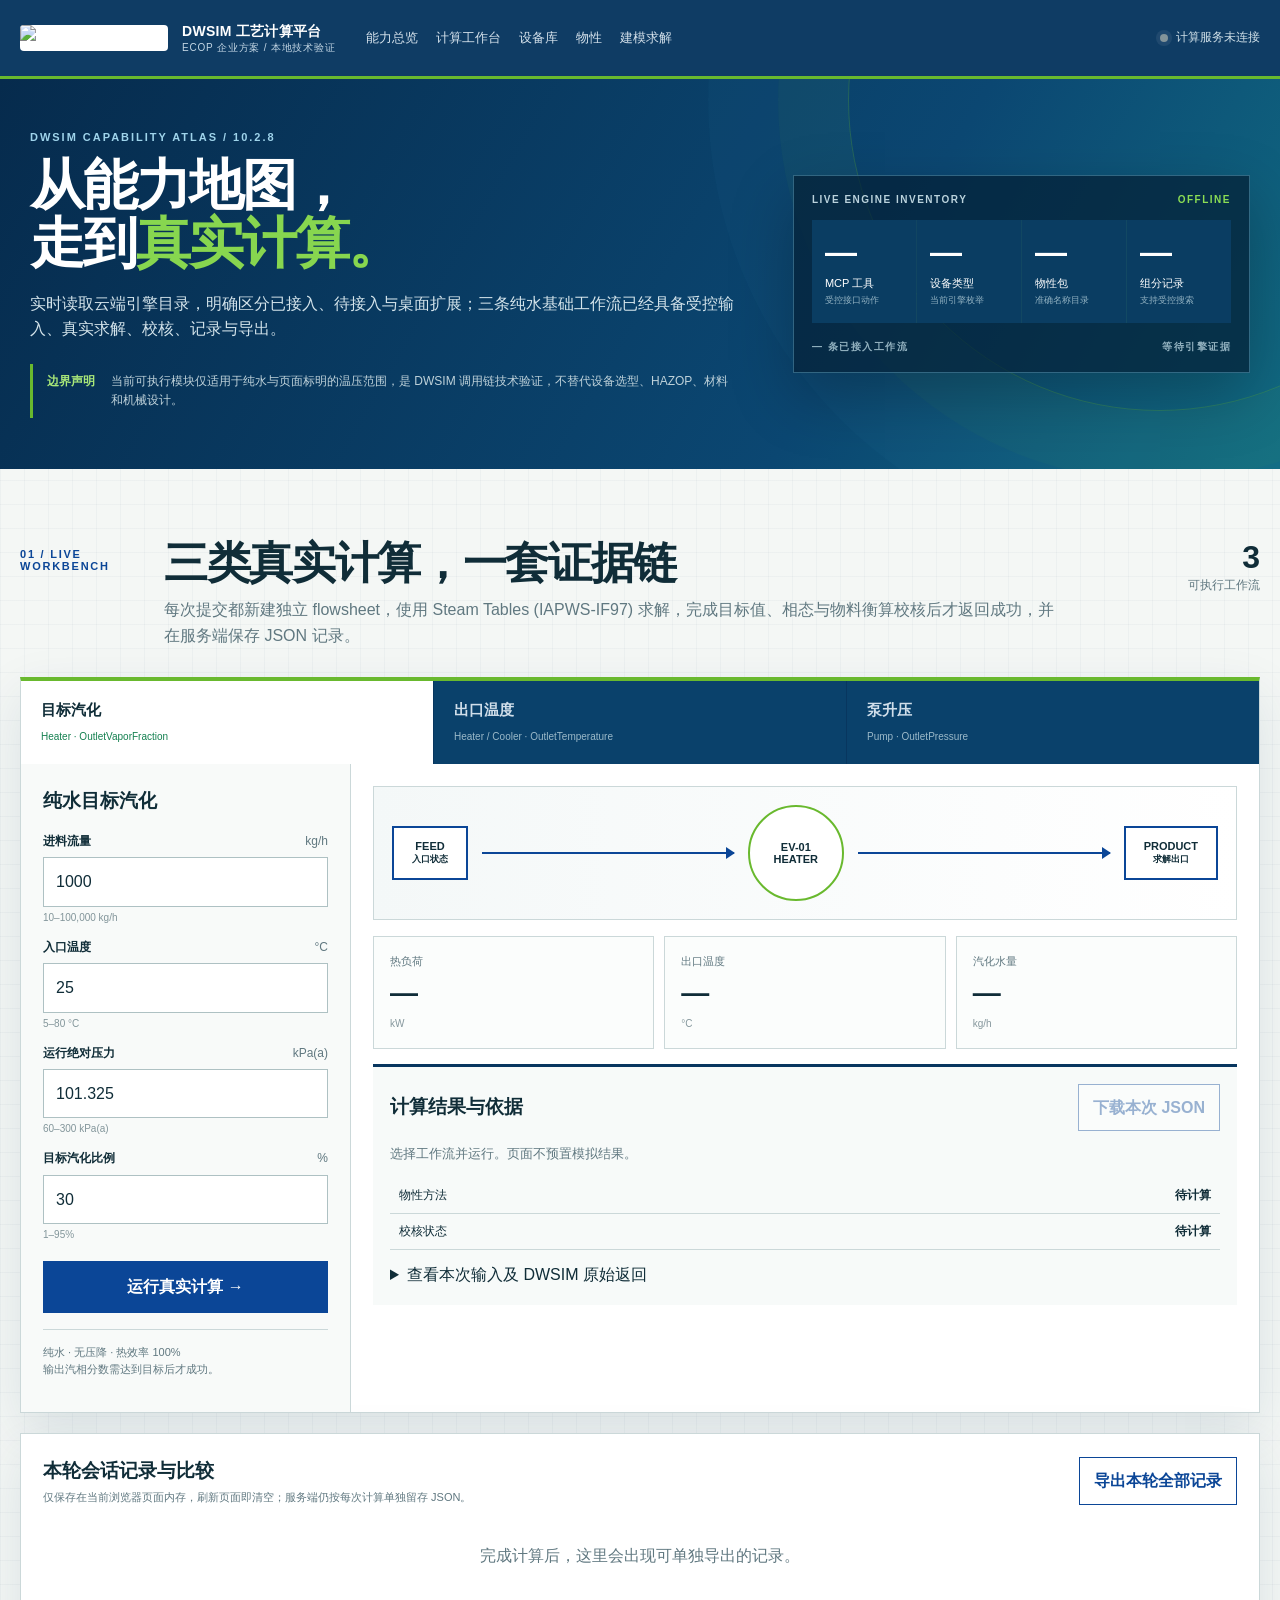
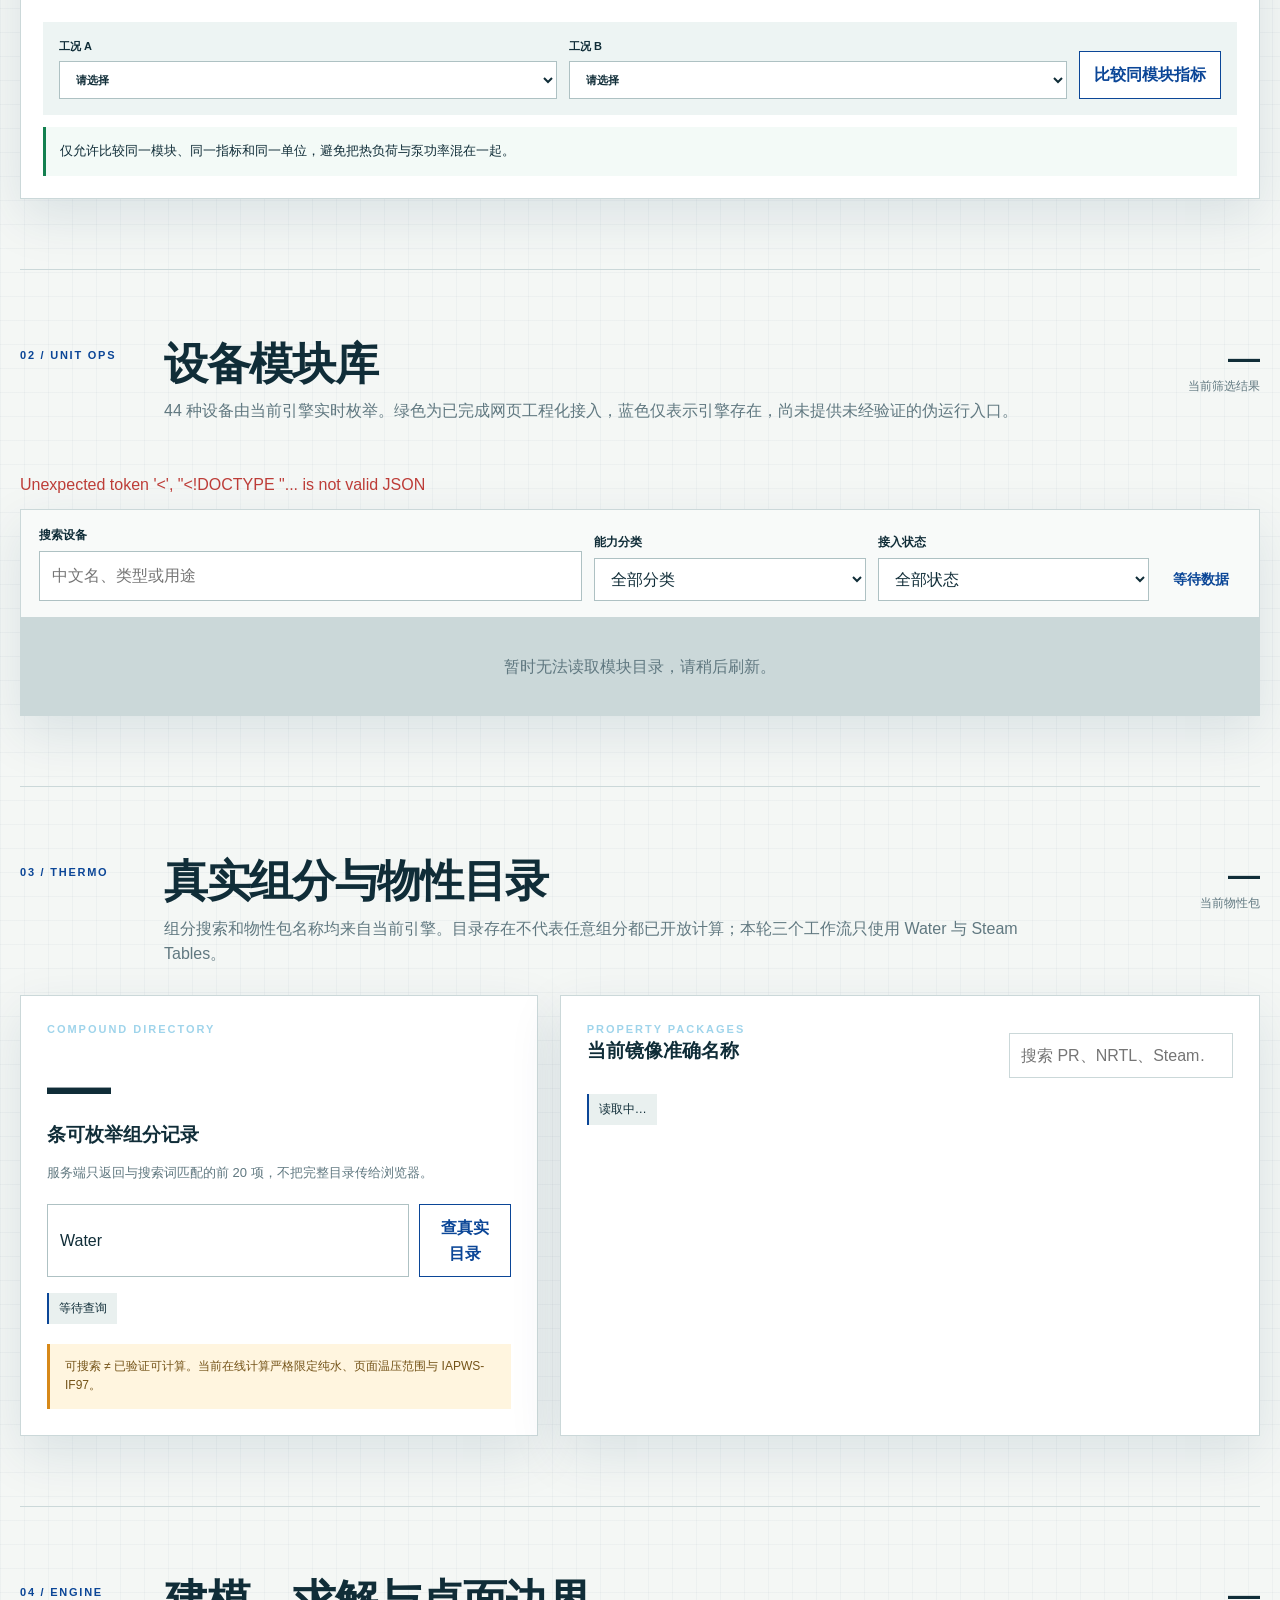
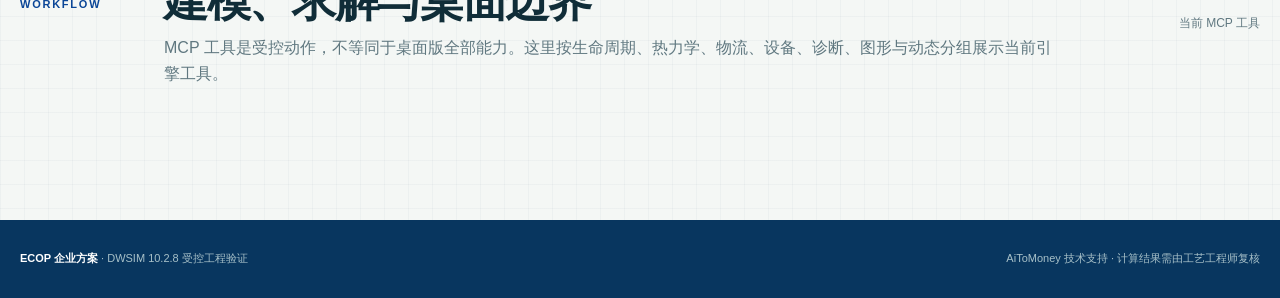
==== commit 2c8ad85d: "Refresh ECOP branding and web layout" ====
--- a/本地演示/index.html
+++ b/本地演示/index.html
@@ -4,27 +4,28 @@
   <meta charset="utf-8">
   <meta name="viewport" content="width=device-width,initial-scale=1">
   <title>ECOP · DWSIM 工艺计算平台</title>
-  <link rel="icon" href="/logo.png">
+  <link rel="icon" href="/ecop-logo.jpg">
   <style>
-    :root{--ink:#102d38;--muted:#607880;--paper:#f4f7f5;--white:#fff;--navy:#092b3a;--blue:#0078b8;--cyan:#4cc9e8;--green:#0a8f63;--amber:#d78919;--red:#bd3d38;--line:#cbd8d9;--soft:#e9f0ef;--shadow:0 18px 50px rgba(9,43,58,.12)}
-    *{box-sizing:border-box}html{scroll-behavior:smooth}body{margin:0;color:var(--ink);background-color:var(--paper);background-image:linear-gradient(rgba(9,43,58,.035) 1px,transparent 1px),linear-gradient(90deg,rgba(9,43,58,.035) 1px,transparent 1px);background-size:24px 24px;font-family:"Microsoft YaHei","Segoe UI",sans-serif;line-height:1.6}button,input,select{font:inherit}button{cursor:pointer}.shell{width:min(1320px,calc(100% - 40px));margin:auto}.topbar{position:sticky;top:0;z-index:20;background:rgba(9,43,58,.96);color:white;border-bottom:1px solid rgba(76,201,232,.35);backdrop-filter:blur(12px)}.topbar .shell{height:72px;display:flex;align-items:center;gap:30px}.brand{display:flex;align-items:center;gap:12px;min-width:260px}.brand img{width:42px;height:42px;object-fit:contain;background:white;border-radius:5px;padding:4px}.project-mark{font-size:11px;letter-spacing:.08em;color:#a9c8d2}.project-mark strong{display:block;color:white;font-size:15px;letter-spacing:.02em}.nav{display:flex;gap:20px;flex:1}.nav a{color:#c4dbe2;text-decoration:none;font-size:13px}.nav a:hover{color:white}.engine-status{display:flex;gap:8px;align-items:center;font-size:12px;color:#bfd0d5}.status-dot{width:8px;height:8px;border-radius:50%;background:#83949a;box-shadow:0 0 0 4px rgba(255,255,255,.07)}.engine-status.online .status-dot{background:#2dd497;box-shadow:0 0 0 4px rgba(45,212,151,.15)}
-    .hero{background:linear-gradient(120deg,#071f2a 0%,#0c3c50 64%,#0a5266 100%);color:white;min-height:520px;display:grid;grid-template-columns:minmax(0,1.2fr) minmax(360px,.8fr);align-items:center;gap:54px;padding:70px max(30px,calc((100vw - 1320px)/2));position:relative;overflow:hidden}.hero:after{content:"";position:absolute;right:-180px;top:-240px;width:620px;height:620px;border:1px solid rgba(76,201,232,.22);border-radius:50%;box-shadow:0 0 0 70px rgba(76,201,232,.035),0 0 0 140px rgba(76,201,232,.025)}.kicker{font:700 12px/1.3 Bahnschrift,"Microsoft YaHei",sans-serif;letter-spacing:.18em;text-transform:uppercase;color:var(--cyan)}.hero h1{font:700 clamp(42px,5.2vw,70px)/1.05 Bahnschrift,"Microsoft YaHei",sans-serif;letter-spacing:-.04em;margin:18px 0 24px;max-width:780px}.hero h1 span{color:var(--cyan)}.hero-lead{font-size:18px;color:#c8dce2;max-width:700px}.hero-note{display:flex;gap:18px;border-left:3px solid var(--amber);padding:10px 16px;margin-top:32px;max-width:720px;font-size:13px;color:#a9c4cd}.hero-note strong{color:#ffd080;white-space:nowrap}.hero-board{position:relative;z-index:1}.board{background:rgba(4,25,34,.72);border:1px solid rgba(76,201,232,.35);box-shadow:0 26px 70px rgba(0,0,0,.28);padding:22px}.board-title,.capture{display:flex;justify-content:space-between;gap:16px;font:700 11px Bahnschrift,sans-serif;letter-spacing:.15em;text-transform:uppercase;color:#a5c9d4}.board-title b{color:#55dca8}.stats{display:grid;grid-template-columns:repeat(2,1fr);gap:1px;background:rgba(76,201,232,.17);margin:20px 0}.stat{background:#0b3444;padding:22px}.stat-num{font:700 42px/1 Bahnschrift,sans-serif;color:white}.stat-label{font-size:13px;margin-top:8px}.stat-source{font-size:10px;color:#7ca5b2}.capture{padding-top:4px;color:#789ea9}
-    .section{width:min(1320px,calc(100% - 40px));margin:0 auto;padding:86px 0}.section+.section{border-top:1px solid var(--line)}.section-head{display:grid;grid-template-columns:130px 1fr auto;gap:26px;align-items:start;margin-bottom:34px}.section-no{font:700 11px Bahnschrift,sans-serif;letter-spacing:.16em;color:var(--blue);padding-top:10px}.section h2{font:700 clamp(30px,4vw,48px)/1.1 Bahnschrift,"Microsoft YaHei",sans-serif;letter-spacing:-.03em;margin:0 0 12px}.section-intro{margin:0;color:var(--muted);max-width:850px}.section-side{text-align:right;color:var(--muted);font-size:12px}.section-side strong{display:block;font:700 35px Bahnschrift,sans-serif;color:var(--ink)}
+    :root{--ink:#102d38;--muted:#607880;--paper:#f4f7f5;--white:#fff;--navy:#08365f;--blue:#0b4697;--cyan:#4bb9dc;--green:#148050;--lime:#69b92e;--amber:#d78919;--red:#bd3d38;--line:#cbd8d9;--soft:#e9f0ef;--shadow:0 18px 50px rgba(8,54,95,.11)}
+    *{box-sizing:border-box}html{scroll-behavior:smooth;scroll-padding-top:82px}body{margin:0;color:var(--ink);background-color:var(--paper);background-image:linear-gradient(rgba(8,54,95,.032) 1px,transparent 1px),linear-gradient(90deg,rgba(8,54,95,.032) 1px,transparent 1px);background-size:24px 24px;font-family:"Microsoft YaHei","Segoe UI",sans-serif;line-height:1.6}button,input,select{font:inherit}button{cursor:pointer}.shell{width:min(1320px,calc(100% - 40px));margin:auto}.topbar{position:sticky;top:0;z-index:20;background:rgba(8,54,95,.97);color:white;border-bottom:3px solid var(--lime);backdrop-filter:blur(12px)}.topbar .shell{height:76px;display:flex;align-items:center;gap:26px}.brand{display:flex;align-items:center;gap:14px;min-width:320px}.brand img{display:block;width:148px;height:auto;max-height:42px;object-fit:contain;background:white;border-radius:4px}.project-mark{font-size:10px;letter-spacing:.08em;color:#c3d6e4;line-height:1.45}.project-mark strong{display:block;color:white;font-size:14px;letter-spacing:.02em}.nav{display:flex;gap:18px;flex:1}.nav a{color:#d4e1eb;text-decoration:none;font-size:13px;white-space:nowrap}.nav a:hover{color:white}.engine-status{display:flex;gap:8px;align-items:center;font-size:12px;color:#d1e1e9;white-space:nowrap}.status-dot{width:8px;height:8px;border-radius:50%;background:#83949a;box-shadow:0 0 0 4px rgba(255,255,255,.07)}.engine-status.online .status-dot{background:#79d83f;box-shadow:0 0 0 4px rgba(121,216,63,.15)}
+    .hero{background:linear-gradient(120deg,#062b4d 0%,#0b4772 66%,#116b82 100%);color:white;min-height:390px;display:grid;grid-template-columns:minmax(0,1.22fr) minmax(380px,.78fr);align-items:center;gap:48px;padding:46px max(30px,calc((100vw - 1320px)/2));position:relative;overflow:hidden}.hero:after{content:"";position:absolute;right:-190px;top:-290px;width:620px;height:620px;border:1px solid rgba(105,185,46,.28);border-radius:50%;box-shadow:0 0 0 70px rgba(105,185,46,.035),0 0 0 140px rgba(76,201,232,.025)}.kicker{font:700 11px/1.3 Bahnschrift,"Microsoft YaHei",sans-serif;letter-spacing:.18em;text-transform:uppercase;color:#9fd4eb}.hero h1{font:700 clamp(38px,4.3vw,58px)/1.06 Bahnschrift,"Microsoft YaHei",sans-serif;letter-spacing:-.035em;margin:12px 0 18px;max-width:760px}.hero h1 span{color:#87d64f}.hero-lead{font-size:16px;color:#d4e4eb;max-width:760px;margin:0}.hero-note{display:flex;gap:16px;border-left:3px solid var(--lime);padding:8px 14px;margin-top:22px;max-width:760px;font-size:12px;color:#bfd2da}.hero-note strong{color:#a9e879;white-space:nowrap}.hero-board{position:relative;z-index:1}.board{background:rgba(4,31,53,.72);border:1px solid rgba(128,204,236,.36);box-shadow:0 22px 60px rgba(0,0,0,.24);padding:18px}.board-title,.capture{display:flex;justify-content:space-between;gap:16px;font:700 10px Bahnschrift,sans-serif;letter-spacing:.15em;text-transform:uppercase;color:#bad2dc}.board-title b{color:#8bdd54}.stats{display:grid;grid-template-columns:repeat(4,1fr);gap:1px;background:rgba(76,201,232,.17);margin:15px 0}.stat{background:#0a3d62;padding:16px 13px}.stat-num{font:700 32px/1 Bahnschrift,sans-serif;color:white}.stat-label{font-size:11px;margin-top:7px}.stat-source{font-size:9px;color:#91b1c1}.capture{padding-top:2px;color:#93b2c0}
+    .section{width:min(1320px,calc(100% - 40px));margin:0 auto;padding:70px 0}.section+.section{border-top:1px solid var(--line)}.section-head{display:grid;grid-template-columns:120px 1fr auto;gap:24px;align-items:start;margin-bottom:28px}.section-no{font:700 11px Bahnschrift,sans-serif;letter-spacing:.16em;color:var(--blue);padding-top:9px}.section h2{font:700 clamp(30px,3.5vw,44px)/1.1 Bahnschrift,"Microsoft YaHei",sans-serif;letter-spacing:-.03em;margin:0 0 10px}.section-intro{margin:0;color:var(--muted);max-width:900px}.section-side{text-align:right;color:var(--muted);font-size:12px}.section-side strong{display:block;font:700 32px Bahnschrift,sans-serif;color:var(--ink)}
     .legend{display:flex;gap:14px;flex-wrap:wrap;margin-bottom:20px}.legend-item{display:flex;gap:10px;align-items:flex-start;background:white;border:1px solid var(--line);padding:11px 14px;max-width:330px}.legend-dot{width:9px;height:9px;border-radius:50%;margin-top:6px;background:var(--blue)}.legend-item[data-state="live"] .legend-dot{background:var(--green)}.legend-item b{display:block;font-size:12px}.legend-item span{font-size:11px;color:var(--muted)}.badge{display:inline-flex;align-items:center;border-radius:999px;padding:5px 9px;font:700 10px Bahnschrift,"Microsoft YaHei",sans-serif;letter-spacing:.04em;background:#e5eef1;color:#45626b}.badge.live{background:#d8f3e8;color:#08704f}.badge.engine{background:#deedf5;color:#075f8d}.badge.desktop,.badge.extension{background:#f5ead6;color:#93600d}
-    .catalog-panel,.workbench,.history-panel,.thermo-card{background:white;border:1px solid var(--line);box-shadow:var(--shadow)}.filters{display:grid;grid-template-columns:2fr 1fr 1fr auto;gap:14px;align-items:end;padding:18px;border-bottom:1px solid var(--line)}.field label,.input-label{display:flex;justify-content:space-between;gap:12px;font-size:12px;font-weight:700;margin-bottom:6px}.field input,.field select,.calc-form input,.compare-controls select,.search-row input{width:100%;border:1px solid #aec1c3;background:#fbfdfc;padding:11px 12px;color:var(--ink);outline:none}.field input:focus,.field select:focus,.calc-form input:focus,.compare-controls select:focus,.search-row input:focus{border-color:var(--blue);box-shadow:0 0 0 3px rgba(0,120,184,.1)}.result-count{font:700 14px Bahnschrift,sans-serif;color:var(--blue);padding:12px}.unit-grid{display:grid;grid-template-columns:repeat(4,1fr);gap:1px;background:var(--line)}.module-card{position:relative;text-align:left;border:0;background:white;min-height:225px;padding:22px;transition:.2s}.module-card:hover{z-index:1;transform:translateY(-3px);box-shadow:0 12px 30px rgba(9,43,58,.14)}.module-card.live{background:linear-gradient(145deg,#f2fbf8,#fff)}.card-top{display:flex;justify-content:space-between}.module-code,.type-name{font:700 10px Bahnschrift,sans-serif;letter-spacing:.12em;color:#72888e}.module-card h3{font-size:20px;margin:24px 0 0}.module-card p{font-size:12px;color:var(--muted);margin:16px 28px 0 0}.card-arrow{position:absolute;right:18px;bottom:15px;color:var(--blue);font-size:22px}.empty{grid-column:1/-1;padding:40px;text-align:center;color:var(--muted)}.catalog-error{display:none;color:var(--red);margin:12px 0}
+    .catalog-panel,.workbench,.history-panel,.thermo-card{background:white;border:1px solid var(--line);box-shadow:var(--shadow)}.filters{display:grid;grid-template-columns:2fr 1fr 1fr auto;gap:12px;align-items:end;padding:16px 18px;border-bottom:1px solid var(--line);background:#f8faf9}.field label,.input-label{display:flex;justify-content:space-between;gap:12px;font-size:12px;font-weight:700;margin-bottom:6px}.field input,.field select,.calc-form input,.compare-controls select,.search-row input{width:100%;border:1px solid #aec1c3;background:#fff;padding:11px 12px;color:var(--ink);outline:none}.field input:focus,.field select:focus,.calc-form input:focus,.compare-controls select:focus,.search-row input:focus{border-color:var(--blue);box-shadow:0 0 0 3px rgba(11,70,151,.1)}.result-count{font:700 14px Bahnschrift,sans-serif;color:var(--blue);padding:12px}.unit-grid{display:grid;grid-template-columns:repeat(4,1fr);gap:1px;background:var(--line)}.module-card{position:relative;text-align:left;border:0;background:white;min-height:205px;padding:20px;transition:.2s}.module-card:hover{z-index:1;transform:translateY(-3px);box-shadow:0 12px 30px rgba(8,54,95,.14)}.module-card.live{background:linear-gradient(145deg,#f1f9ec,#fff);box-shadow:inset 0 3px 0 var(--lime)}.card-top{display:flex;justify-content:space-between}.module-code,.type-name{font:700 10px Bahnschrift,sans-serif;letter-spacing:.12em;color:#72888e}.module-card h3{font-size:19px;margin:19px 0 0}.module-card p{font-size:12px;line-height:1.55;color:var(--muted);margin:12px 28px 0 0}.card-arrow{position:absolute;right:18px;bottom:14px;color:var(--blue);font-size:21px}.empty{grid-column:1/-1;padding:36px;text-align:center;color:var(--muted)}.catalog-error{display:none;color:var(--red);margin:12px 0}
     .thermo-layout{display:grid;grid-template-columns:.85fr 1.15fr;gap:22px}.thermo-card{padding:26px}.thermo-card .big{font:700 64px/1 Bahnschrift,sans-serif;margin:18px 0 2px}.thermo-card h3{margin:0 0 12px}.thermo-card p{color:var(--muted);font-size:13px}.search-row{display:flex;gap:10px;margin-top:20px}.search-row button,.ghost,.secondary{border:1px solid var(--blue);background:white;color:var(--blue);padding:10px 14px;font-weight:700}.compound-results,.package-grid{display:flex;gap:8px;flex-wrap:wrap;margin-top:16px}.compound,.package{background:var(--soft);padding:7px 10px;font:12px Bahnschrift,"Microsoft YaHei",sans-serif;border-left:2px solid var(--blue)}.package.none{display:none}.package-head{display:flex;justify-content:space-between;gap:20px;align-items:end}.package-search{max-width:260px;border:1px solid var(--line);padding:9px 11px}.boundary{margin-top:20px;background:#fff5df;border-left:3px solid var(--amber);padding:13px 15px;font-size:12px;color:#745318}
     .platform-grid{display:grid;grid-template-columns:repeat(3,1fr);gap:14px}.platform-card,.desktop-card{background:white;border:1px solid var(--line);padding:20px}.platform-card h3,.desktop-card h4{margin:18px 0 8px}.platform-card p,.desktop-card p{font-size:12px;color:var(--muted)}.io{border-top:1px solid var(--line);padding-top:12px;display:grid;gap:7px;font-size:11px}.tool-groups{display:grid;grid-template-columns:repeat(2,1fr);gap:12px;margin-top:18px}.tool-group{background:white;border:1px solid var(--line)}.tool-group summary{display:flex;justify-content:space-between;align-items:center;padding:17px;cursor:pointer}.tool-list{border-top:1px solid var(--line);max-height:400px;overflow:auto}.tool-row{padding:12px 16px;border-bottom:1px solid var(--soft)}.tool-row code{font-size:11px;color:var(--blue)}.tool-row p{font-size:11px;color:var(--muted);margin:5px 0 0}.desktop-grid{display:grid;grid-template-columns:repeat(3,1fr);gap:12px;margin-top:18px}
-    .workbench{overflow:hidden}.workbench-tabs{display:grid;grid-template-columns:repeat(3,1fr);background:var(--navy);gap:1px}.workbench-tab{border:0;color:#b9d1d8;background:#0c3545;padding:19px;text-align:left}.workbench-tab strong{display:block;font-size:15px;color:inherit}.workbench-tab span{font-size:11px;color:#87aab5}.workbench-tab.active{background:white;color:var(--ink)}.workbench-tab.active span{color:var(--green)}.workspace-grid{display:grid;grid-template-columns:360px 1fr}.inputs{padding:25px;border-right:1px solid var(--line);background:#f8faf9}.calc-form{display:none}.calc-form.active{display:block}.calc-form h3{margin:0 0 18px}.calc-form label{display:block;margin-bottom:14px}.input-label span{color:var(--muted);font-weight:400}.range-note{display:block;color:#82959a;font-size:10px;margin-top:4px}.primary{width:100%;border:0;background:var(--blue);color:white;padding:14px;font-weight:700;margin-top:8px}.primary:hover{background:#046799}.primary:disabled{opacity:.55;cursor:wait}.assumption{font-size:11px;color:var(--muted);border-top:1px solid var(--line);margin-top:18px;padding-top:16px}.results{padding:26px}.flow-strip{display:flex;align-items:center;justify-content:center;gap:16px;background:linear-gradient(90deg,#f4f8f8,#fff);border:1px solid var(--line);padding:22px;margin-bottom:20px}.flow-node{border:2px solid var(--blue);background:white;padding:14px 20px;font:700 12px Bahnschrift,"Microsoft YaHei",sans-serif;text-align:center}.flow-node.unit{border-radius:50%;width:108px;height:108px;display:grid;place-items:center;border-color:var(--green)}.flow-arrow{flex:1;height:2px;background:var(--blue);position:relative}.flow-arrow:after{content:"";position:absolute;right:-1px;top:-5px;border-left:9px solid var(--blue);border-top:6px solid transparent;border-bottom:6px solid transparent}.metric-grid{display:grid;grid-template-columns:repeat(3,1fr);gap:10px}.metric{border:1px solid var(--line);padding:18px;background:#fbfdfc}.metric-name{font-size:11px;color:var(--muted)}.metric-value{font:700 30px/1.1 Bahnschrift,sans-serif;margin:8px 0;color:var(--ink)}.metric-unit{font-size:10px;color:#85979c}.result-panel{margin-top:18px;border-top:3px solid var(--navy);background:#f7faf9;padding:18px}.result-head{display:flex;justify-content:space-between;align-items:center;gap:12px}.result-head h3{margin:0}.result-actions{display:flex;gap:8px}.ghost:disabled{opacity:.4;cursor:not-allowed}.message{color:var(--muted);font-size:13px}.message.success{color:var(--green)}.message.error{color:var(--red)}.result-table{width:100%;border-collapse:collapse;font-size:12px}.result-table td{padding:9px;border-bottom:1px solid var(--line)}.result-table td:last-child{text-align:right;font-family:Bahnschrift,"Microsoft YaHei",sans-serif;font-weight:700}.result-panel details{margin-top:14px}.result-panel pre{white-space:pre-wrap;word-break:break-all;font-size:10px;max-height:320px;overflow:auto;background:#071f2a;color:#bfe8f4;padding:14px}
+    .workbench{overflow:hidden;border-top:4px solid var(--lime)}.workbench-tabs{display:grid;grid-template-columns:repeat(3,1fr);background:var(--navy);gap:1px}.workbench-tab{border:0;color:#d0deea;background:#0a416b;padding:17px 20px;text-align:left}.workbench-tab strong{display:block;font-size:15px;color:inherit}.workbench-tab span{font-size:10px;color:#9bb9c9}.workbench-tab.active{background:white;color:var(--ink)}.workbench-tab.active span{color:var(--green)}.workspace-grid{display:grid;grid-template-columns:330px minmax(0,1fr)}.inputs{padding:22px;border-right:1px solid var(--line);background:#f8faf9}.calc-form{display:none}.calc-form.active{display:block}.calc-form h3{margin:0 0 16px}.calc-form label{display:block;margin-bottom:12px}.input-label span{color:var(--muted);font-weight:400}.range-note{display:block;color:#82959a;font-size:10px;margin-top:3px}.primary{width:100%;border:0;background:var(--blue);color:white;padding:13px;font-weight:700;margin-top:6px}.primary:hover{background:#083b7e}.primary:disabled{opacity:.55;cursor:wait}.assumption{font-size:11px;color:var(--muted);border-top:1px solid var(--line);margin-top:16px;padding-top:14px}.results{padding:22px}.flow-strip{display:flex;align-items:center;justify-content:center;gap:14px;background:linear-gradient(90deg,#f4f8f8,#fff);border:1px solid var(--line);padding:18px;margin-bottom:16px}.flow-node{border:2px solid var(--blue);background:white;padding:12px 18px;font:700 11px Bahnschrift,"Microsoft YaHei",sans-serif;text-align:center}.flow-node.unit{border-radius:50%;width:96px;height:96px;display:grid;place-items:center;border-color:var(--lime)}.flow-arrow{flex:1;height:2px;background:var(--blue);position:relative}.flow-arrow:after{content:"";position:absolute;right:-1px;top:-5px;border-left:9px solid var(--blue);border-top:6px solid transparent;border-bottom:6px solid transparent}.metric-grid{display:grid;grid-template-columns:repeat(3,1fr);gap:10px}.metric{border:1px solid var(--line);padding:16px;background:#fbfdfc}.metric-name{font-size:11px;color:var(--muted)}.metric-value{font:700 28px/1.1 Bahnschrift,sans-serif;margin:7px 0;color:var(--ink)}.metric-unit{font-size:10px;color:#85979c}.result-panel{margin-top:15px;border-top:3px solid var(--navy);background:#f7faf9;padding:17px}.result-head{display:flex;justify-content:space-between;align-items:center;gap:12px}.result-head h3{margin:0}.result-actions{display:flex;gap:8px}.ghost:disabled{opacity:.4;cursor:not-allowed}.message{color:var(--muted);font-size:13px}.message.success{color:var(--green)}.message.error{color:var(--red)}.result-table{width:100%;border-collapse:collapse;font-size:12px}.result-table td{padding:8px 9px;border-bottom:1px solid var(--line)}.result-table td:last-child{text-align:right;font-family:Bahnschrift,"Microsoft YaHei",sans-serif;font-weight:700}.result-panel details{margin-top:12px}.result-panel pre{white-space:pre-wrap;word-break:break-all;font-size:10px;max-height:320px;overflow:auto;background:#071f2a;color:#bfe8f4;padding:14px}
     .history-panel{margin-top:20px;padding:22px}.history-head{display:flex;justify-content:space-between;align-items:center;gap:18px}.history-head h3{margin:0}.history-head p{margin:3px 0 0;color:var(--muted);font-size:11px}.history-table{width:100%;border-collapse:collapse;margin-top:18px;font-size:12px}.history-table th,.history-table td{text-align:left;border-bottom:1px solid var(--line);padding:10px}.history-table th{color:var(--muted);font-size:10px;letter-spacing:.08em}.history-table button{border:0;background:none;color:var(--blue);font-weight:700}.compare-box{display:grid;grid-template-columns:1fr 1fr auto;gap:12px;align-items:end;background:#edf4f3;padding:16px;margin-top:18px}.compare-controls label{display:block;font-size:11px;font-weight:700}.compare-controls select{margin-top:5px}.compare-output{margin-top:12px;padding:14px;border-left:3px solid var(--green);background:#f3faf7;font-size:13px}.compare-output.error{border-color:var(--red);background:#fff1ef;color:var(--red)}
     dialog{border:0;padding:0;width:min(760px,calc(100% - 32px));box-shadow:0 30px 90px rgba(0,0,0,.35)}dialog::backdrop{background:rgba(5,22,29,.75)}.dialog-head{background:var(--navy);color:white;padding:22px;display:flex;justify-content:space-between}.dialog-head h3{margin:5px 0 0}.dialog-head .type{font:700 10px Bahnschrift,sans-serif;color:var(--cyan);letter-spacing:.14em}.dialog-close{border:0;background:none;color:white;font-size:28px}.dialog-body{padding:24px}.dialog-summary{font-size:16px}.detail-grid{display:grid;grid-template-columns:repeat(2,1fr);gap:12px}.detail-block{background:#f4f7f5;padding:16px}.detail-block h4{margin:0 0 8px}.detail-block ul{padding-left:18px;margin:0;font-size:12px}.detail-state{margin:16px 0;color:var(--muted);font-size:12px}.dialog-action{display:inline-block;background:var(--green);color:white;text-decoration:none;padding:12px 16px;font-weight:700}
     .footer{background:var(--navy);color:#a7c0c8;padding:30px 0;font-size:11px}.footer .shell{display:flex;justify-content:space-between;gap:30px}.footer strong{color:white}
-    @media(max-width:980px){.nav{display:none}.topbar .shell{justify-content:space-between}.hero{grid-template-columns:1fr;padding:60px 28px}.hero-board{max-width:620px}.section-head{grid-template-columns:1fr}.section-no{padding:0}.section-side{text-align:left}.unit-grid{grid-template-columns:repeat(2,1fr)}.platform-grid,.desktop-grid{grid-template-columns:repeat(2,1fr)}.workspace-grid,.thermo-layout{grid-template-columns:1fr}.inputs{border-right:0;border-bottom:1px solid var(--line)}}
-    @media(max-width:640px){.shell,.section{width:min(100% - 24px,1320px)}.topbar .shell{height:62px}.brand{min-width:0}.project-mark{display:none}.hero{padding:50px 18px;min-height:auto;grid-template-columns:minmax(0,1fr)}.hero h1{font-size:42px}.stats{grid-template-columns:1fr 1fr}.stat{padding:16px}.stat-num{font-size:34px}.section{padding:60px 0}.filters{grid-template-columns:1fr}.unit-grid,.platform-grid,.desktop-grid,.tool-groups{grid-template-columns:1fr}.module-card{min-height:190px}.package-head,.history-head{align-items:stretch;flex-direction:column}.package-search{max-width:none}.workbench-tabs{display:flex;overflow-x:auto}.workbench-tab{min-width:210px}.metric-grid{grid-template-columns:1fr}.flow-strip{gap:8px;padding:14px}.flow-node{padding:9px;font-size:10px}.flow-node.unit{width:80px;height:80px}.results,.inputs{padding:18px}.history-table{display:block;overflow:auto}.compare-box{grid-template-columns:1fr}.detail-grid{grid-template-columns:1fr}.footer .shell{display:block}}
+    @media(max-width:1100px){.brand{min-width:280px}.nav{gap:12px}.nav a{font-size:12px}.hero{grid-template-columns:1fr;gap:28px}.hero-board{max-width:760px}}
+    @media(max-width:880px){.nav{display:none}.topbar .shell{justify-content:space-between}.section-head{grid-template-columns:1fr}.section-no{padding:0}.section-side{text-align:left}.unit-grid{grid-template-columns:repeat(2,1fr)}.platform-grid,.desktop-grid{grid-template-columns:repeat(2,1fr)}.workspace-grid,.thermo-layout{grid-template-columns:1fr}.inputs{border-right:0;border-bottom:1px solid var(--line)}}
+    @media(max-width:640px){.shell,.section{width:min(100% - 24px,1320px)}.topbar .shell{height:66px;gap:10px}.brand{min-width:0}.brand img{width:124px;max-height:38px}.project-mark{display:none}.engine-status{font-size:11px}.hero{padding:38px 18px;min-height:auto;grid-template-columns:minmax(0,1fr)}.hero h1{font-size:38px}.hero-lead{font-size:15px}.hero-note{display:block}.hero-note strong{display:block;margin-bottom:3px}.stats{grid-template-columns:1fr 1fr}.stat{padding:14px}.stat-num{font-size:30px}.section{padding:52px 0}.filters{grid-template-columns:1fr}.unit-grid,.platform-grid,.desktop-grid,.tool-groups{grid-template-columns:1fr}.module-card{min-height:180px}.package-head,.history-head{align-items:stretch;flex-direction:column}.package-search{max-width:none}.workbench-tabs{display:flex;overflow-x:auto}.workbench-tab{min-width:190px;padding:15px}.metric-grid{grid-template-columns:1fr}.flow-strip{gap:8px;padding:12px}.flow-node{padding:8px;font-size:10px}.flow-node.unit{width:78px;height:78px}.results,.inputs{padding:16px}.result-head{align-items:flex-start;flex-direction:column}.history-table{display:block;overflow:auto}.compare-box{grid-template-columns:1fr}.detail-grid{grid-template-columns:1fr}.footer .shell{display:block}}
   </style>
 </head>
 <body>
   <header class="topbar"><div class="shell">
-    <div class="brand"><img src="/logo.png" alt="AiToMoney"><div class="project-mark"><strong>ECOP 工艺计算平台</strong>客户项目 / 本地技术验证</div></div>
+    <div class="brand"><img src="/ecop-logo.jpg" alt="ECOP"><div class="project-mark"><strong>DWSIM 工艺计算平台</strong>ECOP 企业方案 / 本地技术验证</div></div>
     <nav class="nav" aria-label="主导航"><a href="#overview">能力总览</a><a href="#workbench">计算工作台</a><a href="#units">设备库</a><a href="#thermo">物性</a><a href="#platform">建模求解</a></nav>
     <div class="engine-status" id="status"><span class="status-dot"></span><span>连接本机 DWSIM…</span></div>
   </div></header>
@@ -64,7 +65,7 @@
 
   <dialog id="moduleDialog"><div class="dialog-head"><div><div class="type" id="dialogType"></div><h3 id="dialogTitle"></h3></div><button class="dialog-close" id="dialogClose" aria-label="关闭">×</button></div><div class="dialog-body"><p class="dialog-summary" id="dialogSummary"></p><div class="detail-grid"><div class="detail-block"><h4>典型输入</h4><ul id="dialogInputs"></ul></div><div class="detail-block"><h4>主要输出</h4><ul id="dialogOutputs"></ul></div><div class="detail-block"><h4>适用场景</h4><ul id="dialogScenarios"></ul></div><div class="detail-block"><h4>当前接入状态</h4><div id="dialogStatus"></div></div></div><div class="detail-state" id="dialogNote"></div><a class="dialog-action" id="dialogAction" href="#workbench">进入已接入工作台 →</a></div></dialog>
 
-  <footer class="footer"><div class="shell"><span><strong>ECOP × AiToMoney</strong> · DWSIM 10.2.8 受控工程验证</span><span>计算结果需由工艺工程师复核后用于设计决策</span></div></footer>
+  <footer class="footer"><div class="shell"><span><strong>ECOP 企业方案</strong> · DWSIM 10.2.8 受控工程验证</span><span>AiToMoney 技术支持 · 计算结果需由工艺工程师复核</span></div></footer>
 
   <script>
     const NONCE='__NONCE__';
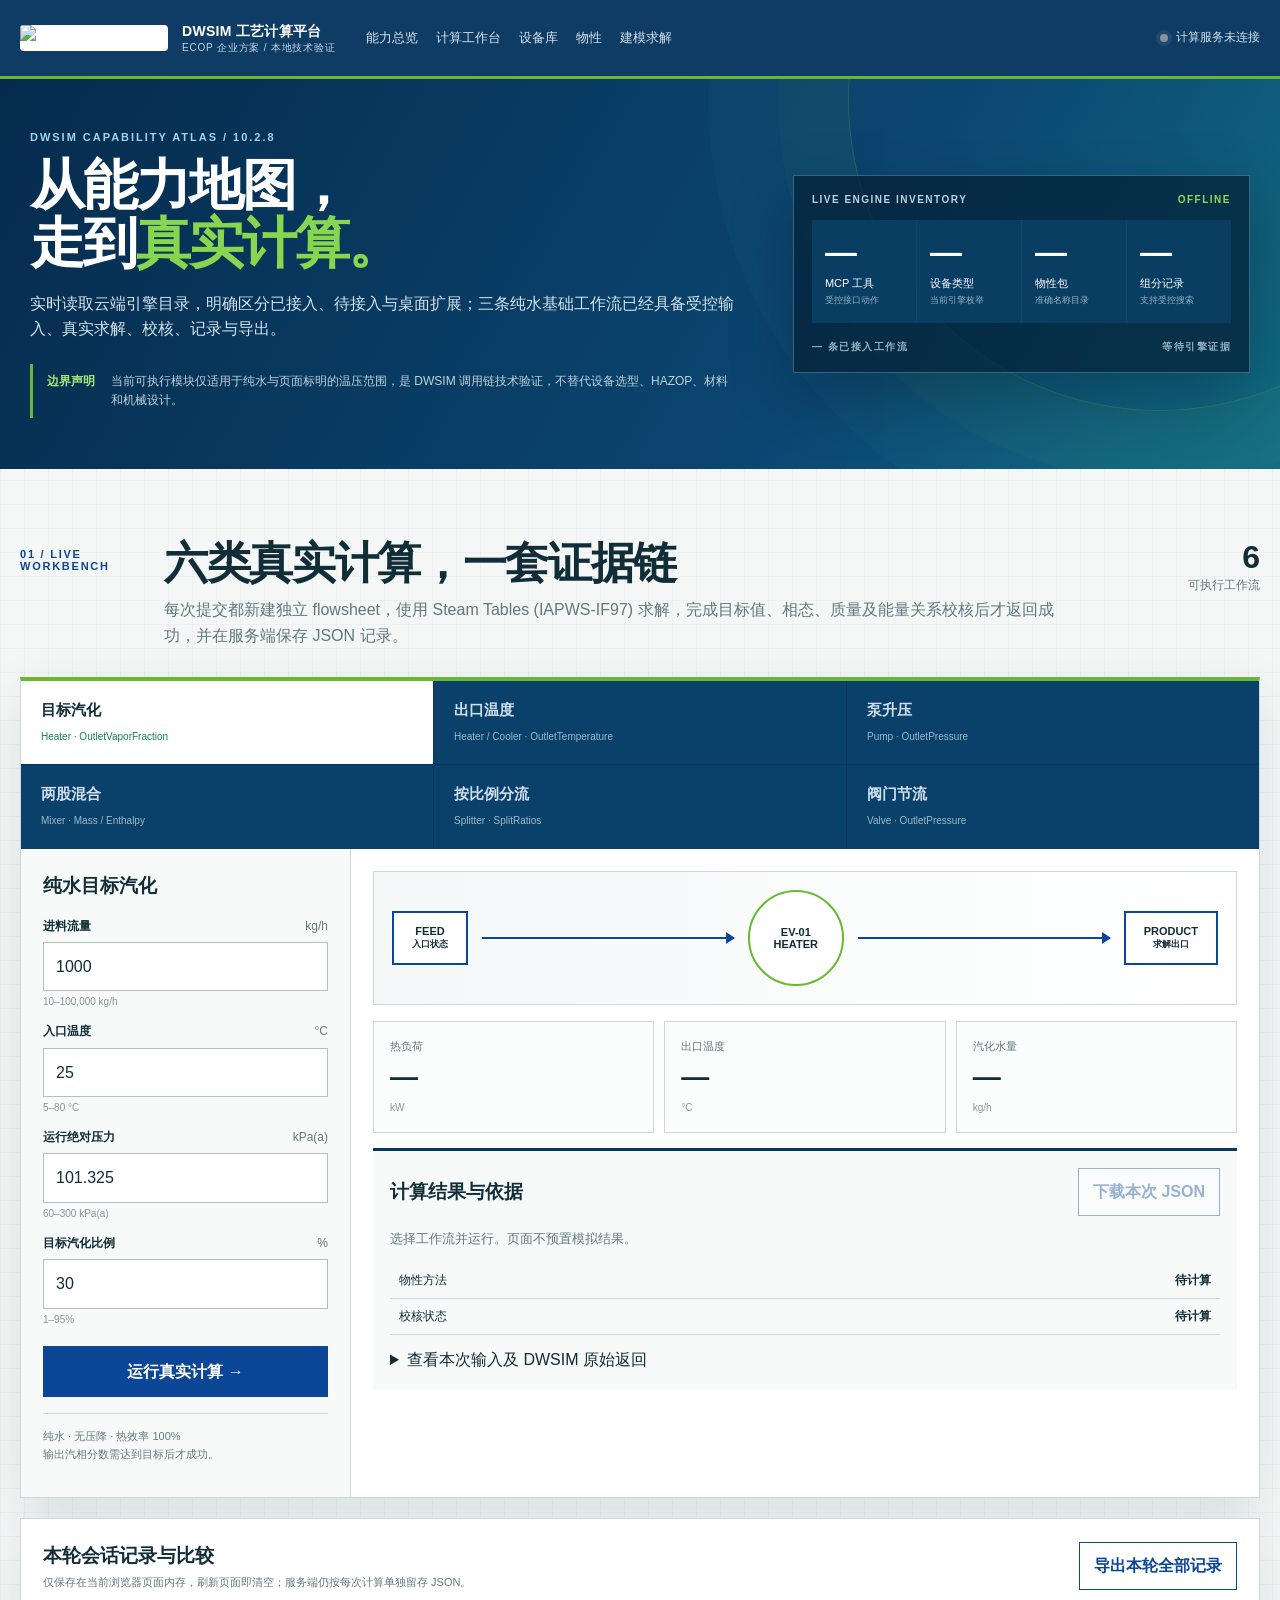
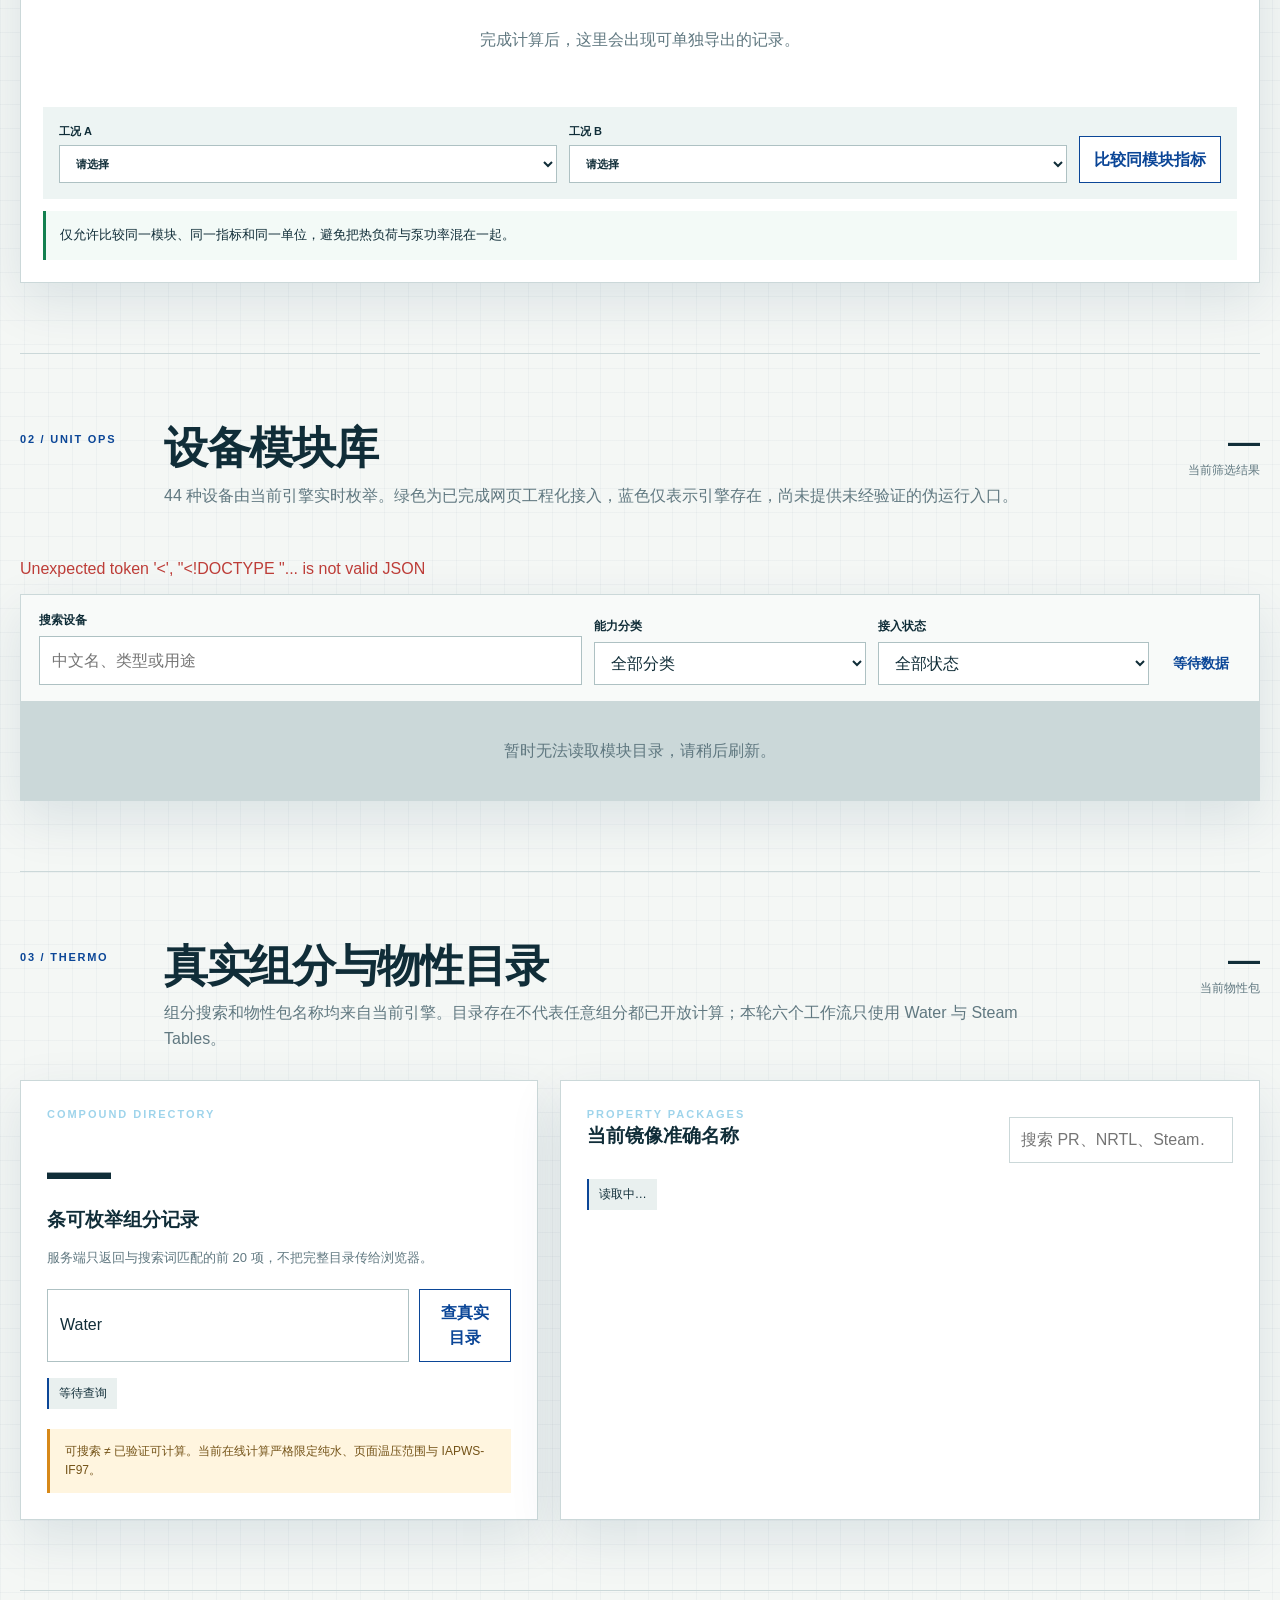
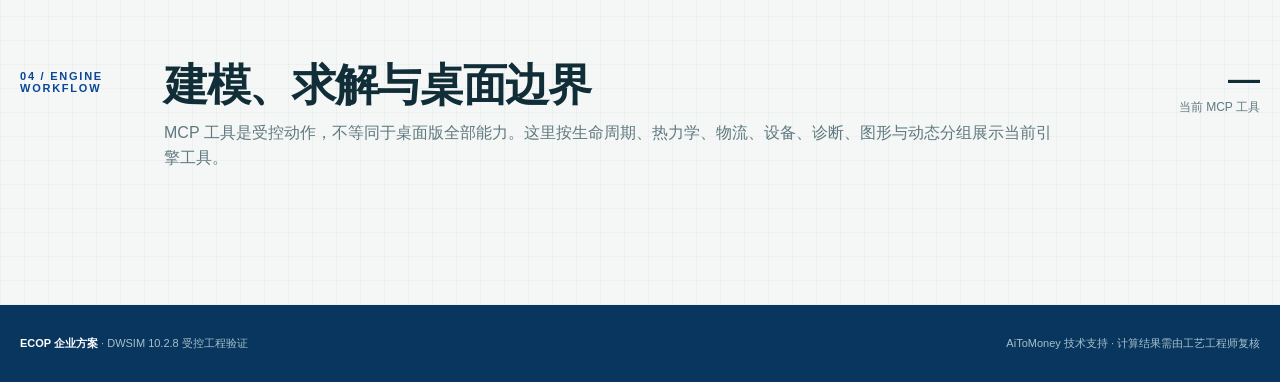
==== commit a0eb46c1: "Add Mixer Splitter and Valve workflows" ====
--- a/本地演示/index.html
+++ b/本地演示/index.html
@@ -20,7 +20,7 @@
     .footer{background:var(--navy);color:#a7c0c8;padding:30px 0;font-size:11px}.footer .shell{display:flex;justify-content:space-between;gap:30px}.footer strong{color:white}
     @media(max-width:1100px){.brand{min-width:280px}.nav{gap:12px}.nav a{font-size:12px}.hero{grid-template-columns:1fr;gap:28px}.hero-board{max-width:760px}}
     @media(max-width:880px){.nav{display:none}.topbar .shell{justify-content:space-between}.section-head{grid-template-columns:1fr}.section-no{padding:0}.section-side{text-align:left}.unit-grid{grid-template-columns:repeat(2,1fr)}.platform-grid,.desktop-grid{grid-template-columns:repeat(2,1fr)}.workspace-grid,.thermo-layout{grid-template-columns:1fr}.inputs{border-right:0;border-bottom:1px solid var(--line)}}
-    @media(max-width:640px){.shell,.section{width:min(100% - 24px,1320px)}.topbar .shell{height:66px;gap:10px}.brand{min-width:0}.brand img{width:124px;max-height:38px}.project-mark{display:none}.engine-status{font-size:11px}.hero{padding:38px 18px;min-height:auto;grid-template-columns:minmax(0,1fr)}.hero h1{font-size:38px}.hero-lead{font-size:15px}.hero-note{display:block}.hero-note strong{display:block;margin-bottom:3px}.stats{grid-template-columns:1fr 1fr}.stat{padding:14px}.stat-num{font-size:30px}.section{padding:52px 0}.filters{grid-template-columns:1fr}.unit-grid,.platform-grid,.desktop-grid,.tool-groups{grid-template-columns:1fr}.module-card{min-height:180px}.package-head,.history-head{align-items:stretch;flex-direction:column}.package-search{max-width:none}.workbench-tabs{display:flex;overflow-x:auto}.workbench-tab{min-width:190px;padding:15px}.metric-grid{grid-template-columns:1fr}.flow-strip{gap:8px;padding:12px}.flow-node{padding:8px;font-size:10px}.flow-node.unit{width:78px;height:78px}.results,.inputs{padding:16px}.result-head{align-items:flex-start;flex-direction:column}.history-table{display:block;overflow:auto}.compare-box{grid-template-columns:1fr}.detail-grid{grid-template-columns:1fr}.footer .shell{display:block}}
+  @media(max-width:640px){.shell,.section{width:min(100% - 24px,1320px)}.topbar .shell{height:66px;gap:10px}.brand{min-width:0}.brand img{width:124px;max-height:38px}.project-mark{display:none}.engine-status{font-size:11px}.hero{padding:38px 18px;min-height:auto;grid-template-columns:minmax(0,1fr)}.hero h1{font-size:38px}.hero-lead{font-size:15px}.hero-note{display:block}.hero-note strong{display:block;margin-bottom:3px}.stats{grid-template-columns:1fr 1fr}.stat{padding:14px}.stat-num{font-size:30px}.section{padding:52px 0}.filters{grid-template-columns:1fr}.unit-grid,.platform-grid,.desktop-grid,.tool-groups{grid-template-columns:1fr}.module-card{min-height:180px}.package-head,.history-head{align-items:stretch;flex-direction:column}.package-search{max-width:none}.workbench-tabs{display:grid;grid-template-columns:1fr 1fr;overflow:visible}.workbench-tab{min-width:0;padding:15px}.metric-grid{grid-template-columns:1fr}.flow-strip{gap:8px;padding:12px}.flow-node{padding:8px;font-size:10px}.flow-node.unit{width:78px;height:78px}.results,.inputs{padding:16px}.result-head{align-items:flex-start;flex-direction:column}.history-table{display:block;overflow:auto}.compare-box{grid-template-columns:1fr}.detail-grid{grid-template-columns:1fr}.footer .shell{display:block}}
   </style>
 </head>
 <body>
@@ -37,17 +37,20 @@
     </section>
 
     <section class="section" id="workbench">
-      <div class="section-head"><div class="section-no">01 / LIVE WORKBENCH</div><div><h2>三类真实计算，一套证据链</h2><p class="section-intro">每次提交都新建独立 flowsheet，使用 Steam Tables (IAPWS-IF97) 求解，完成目标值、相态与物料衡算校核后才返回成功，并在服务端保存 JSON 记录。</p></div><div class="section-side"><strong>3</strong>可执行工作流</div></div>
+      <div class="section-head"><div class="section-no">01 / LIVE WORKBENCH</div><div><h2>六类真实计算，一套证据链</h2><p class="section-intro">每次提交都新建独立 flowsheet，使用 Steam Tables (IAPWS-IF97) 求解，完成目标值、相态、质量及能量关系校核后才返回成功，并在服务端保存 JSON 记录。</p></div><div class="section-side"><strong>6</strong>可执行工作流</div></div>
       <div class="workbench">
-        <div class="workbench-tabs" role="tablist"><button class="workbench-tab active" data-module="evaporation"><strong>目标汽化</strong><span>Heater · OutletVaporFraction</span></button><button class="workbench-tab" data-module="temperature"><strong>出口温度</strong><span>Heater / Cooler · OutletTemperature</span></button><button class="workbench-tab" data-module="pump"><strong>泵升压</strong><span>Pump · OutletPressure</span></button></div>
+        <div class="workbench-tabs" role="tablist"><button class="workbench-tab active" data-module="evaporation"><strong>目标汽化</strong><span>Heater · OutletVaporFraction</span></button><button class="workbench-tab" data-module="temperature"><strong>出口温度</strong><span>Heater / Cooler · OutletTemperature</span></button><button class="workbench-tab" data-module="pump"><strong>泵升压</strong><span>Pump · OutletPressure</span></button><button class="workbench-tab" data-module="mixer"><strong>两股混合</strong><span>Mixer · Mass / Enthalpy</span></button><button class="workbench-tab" data-module="splitter"><strong>按比例分流</strong><span>Splitter · SplitRatios</span></button><button class="workbench-tab" data-module="valve"><strong>阀门节流</strong><span>Valve · OutletPressure</span></button></div>
         <div class="workspace-grid">
           <aside class="inputs">
             <form class="calc-form active" data-module="evaporation"><h3>纯水目标汽化</h3><label><span class="input-label">进料流量 <span>kg/h</span></span><input data-key="flow_kg_h" type="number" value="1000" min="10" max="100000" step="any" required><small class="range-note">10–100,000 kg/h</small></label><label><span class="input-label">入口温度 <span>°C</span></span><input data-key="temperature_C" type="number" value="25" min="5" max="80" step="any" required><small class="range-note">5–80 °C</small></label><label><span class="input-label">运行绝对压力 <span>kPa(a)</span></span><input data-key="pressure_kPa" type="number" value="101.325" min="60" max="300" step="any" required><small class="range-note">60–300 kPa(a)</small></label><label><span class="input-label">目标汽化比例 <span>%</span></span><input data-key="vapor_percent" type="number" value="30" min="1" max="95" step="any" required><small class="range-note">1–95%</small></label><button class="primary" type="submit">运行真实计算 →</button><p class="assumption">纯水 · 无压降 · 热效率 100%<br>输出汽相分数需达到目标后才成功。</p></form>
             <form class="calc-form" data-module="temperature"><h3>纯水出口温度</h3><label><span class="input-label">进料流量 <span>kg/h</span></span><input data-key="flow_kg_h" type="number" value="1000" min="10" max="100000" step="any" required><small class="range-note">10–100,000 kg/h</small></label><label><span class="input-label">入口温度 <span>°C</span></span><input data-key="inlet_temperature_C" type="number" value="25" min="5" max="90" step="any" required><small class="range-note">5–90 °C</small></label><label><span class="input-label">运行绝对压力 <span>kPa(a)</span></span><input data-key="pressure_kPa" type="number" value="101.325" min="100" max="2000" step="any" required><small class="range-note">100–2,000 kPa(a)</small></label><label><span class="input-label">目标出口温度 <span>°C</span></span><input data-key="outlet_temperature_C" type="number" value="60" min="5" max="90" step="any" required><small class="range-note">5–90 °C，且与入口不同</small></label><button class="primary" type="submit">运行真实计算 →</button><p class="assumption">自动选择 Heater 或 Cooler · 无压降<br>仅接受求解后仍为单液相的纯水工况。</p></form>
             <form class="calc-form" data-module="pump"><h3>纯水泵升压</h3><label><span class="input-label">进料流量 <span>kg/h</span></span><input data-key="flow_kg_h" type="number" value="1000" min="10" max="100000" step="any" required><small class="range-note">10–100,000 kg/h</small></label><label><span class="input-label">入口温度 <span>°C</span></span><input data-key="inlet_temperature_C" type="number" value="25" min="5" max="80" step="any" required><small class="range-note">5–80 °C</small></label><label><span class="input-label">入口绝对压力 <span>kPa(a)</span></span><input data-key="inlet_pressure_kPa" type="number" value="101.325" min="100" max="2000" step="any" required><small class="range-note">100–2,000 kPa(a)</small></label><label><span class="input-label">出口绝对压力 <span>kPa(a)</span></span><input data-key="outlet_pressure_kPa" type="number" value="500" min="200" max="10000" step="any" required><small class="range-note">200–10,000 kPa(a)，至少高 10 kPa</small></label><label><span class="input-label">泵效率 <span>%</span></span><input data-key="efficiency_percent" type="number" value="75" min="20" max="95" step="any" required><small class="range-note">20–95%</small></label><button class="primary" type="submit">运行真实计算 →</button><p class="assumption">单液相纯水 · Pump 出口压力模式<br>轴功率由引擎出口与入口焓差计算。</p></form>
+            <form class="calc-form" data-module="mixer"><h3>两股纯水混合</h3><label><span class="input-label">1号进料流量 <span>kg/h</span></span><input data-key="feed1_flow_kg_h" type="number" value="400" min="10" max="100000" step="any" required></label><label><span class="input-label">1号进料温度 <span>°C</span></span><input data-key="feed1_temperature_C" type="number" value="25" min="5" max="90" step="any" required></label><label><span class="input-label">1号进料绝对压力 <span>kPa(a)</span></span><input data-key="feed1_pressure_kPa" type="number" value="200" min="100" max="2000" step="any" required></label><label><span class="input-label">2号进料流量 <span>kg/h</span></span><input data-key="feed2_flow_kg_h" type="number" value="600" min="10" max="100000" step="any" required></label><label><span class="input-label">2号进料温度 <span>°C</span></span><input data-key="feed2_temperature_C" type="number" value="55" min="5" max="90" step="any" required></label><label><span class="input-label">2号进料绝对压力 <span>kPa(a)</span></span><input data-key="feed2_pressure_kPa" type="number" value="200" min="100" max="2000" step="any" required><small class="range-note">两股压力差不超过 0.1 kPa</small></label><button class="primary" type="submit">运行真实计算 →</button><p class="assumption">两股单液相纯水 · Mixer 稳态混合<br>质量和焓流衡算均通过才成功。</p></form>
+            <form class="calc-form" data-module="splitter"><h3>纯水按比例分流</h3><label><span class="input-label">进料流量 <span>kg/h</span></span><input data-key="flow_kg_h" type="number" value="1000" min="10" max="100000" step="any" required></label><label><span class="input-label">入口温度 <span>°C</span></span><input data-key="temperature_C" type="number" value="35" min="5" max="90" step="any" required></label><label><span class="input-label">入口绝对压力 <span>kPa(a)</span></span><input data-key="pressure_kPa" type="number" value="250" min="100" max="2000" step="any" required></label><label><span class="input-label">1号出口分流比 <span>%</span></span><input data-key="outlet1_percent" type="number" value="30" min="1" max="99" step="any" required><small class="range-note">1–99%；2号出口自动补足</small></label><button class="primary" type="submit">运行真实计算 →</button><p class="assumption">纯水 · SplitRatios 模式<br>校核两路流量、温压状态与总质量。</p></form>
+            <form class="calc-form" data-module="valve"><h3>纯水阀门节流</h3><label><span class="input-label">进料流量 <span>kg/h</span></span><input data-key="flow_kg_h" type="number" value="1000" min="10" max="100000" step="any" required></label><label><span class="input-label">入口温度 <span>°C</span></span><input data-key="inlet_temperature_C" type="number" value="25" min="5" max="90" step="any" required></label><label><span class="input-label">入口绝对压力 <span>kPa(a)</span></span><input data-key="inlet_pressure_kPa" type="number" value="500" min="200" max="10000" step="any" required></label><label><span class="input-label">出口绝对压力 <span>kPa(a)</span></span><input data-key="outlet_pressure_kPa" type="number" value="200" min="60" max="9990" step="any" required><small class="range-note">必须至少降压 10 kPa</small></label><button class="primary" type="submit">运行真实计算 →</button><p class="assumption">单液相入口 · Valve 出口压力模式<br>返回节流后温度、相态与等焓残差。</p></form>
           </aside>
           <section class="results">
-            <div class="flow-strip"><div class="flow-node">FEED<br><small>入口状态</small></div><div class="flow-arrow"></div><div class="flow-node unit" id="flowUnit">EV-01<br>HEATER</div><div class="flow-arrow"></div><div class="flow-node">PRODUCT<br><small>求解出口</small></div></div>
+            <div class="flow-strip"><div class="flow-node" id="flowFeed">FEED<br><small>入口状态</small></div><div class="flow-arrow"></div><div class="flow-node unit" id="flowUnit">EV-01<br>HEATER</div><div class="flow-arrow"></div><div class="flow-node" id="flowProduct">PRODUCT<br><small>求解出口</small></div></div>
             <div class="metric-grid"><div class="metric"><div class="metric-name" id="metricName1">热负荷</div><div class="metric-value" id="metricValue1">—</div><div class="metric-unit" id="metricUnit1">kW</div></div><div class="metric"><div class="metric-name" id="metricName2">出口温度</div><div class="metric-value" id="metricValue2">—</div><div class="metric-unit" id="metricUnit2">°C</div></div><div class="metric"><div class="metric-name" id="metricName3">汽化水量</div><div class="metric-value" id="metricValue3">—</div><div class="metric-unit" id="metricUnit3">kg/h</div></div></div>
             <div class="result-panel"><div class="result-head"><h3>计算结果与依据</h3><div class="result-actions"><button class="ghost" id="downloadLatest" disabled>下载本次 JSON</button></div></div><p class="message" id="message" role="status" aria-live="polite">选择工作流并运行。页面不预置模拟结果。</p><table class="result-table" id="resultTable"><tr><td>物性方法</td><td>待计算</td></tr><tr><td>校核状态</td><td>待计算</td></tr></table><details><summary>查看本次输入及 DWSIM 原始返回</summary><pre id="raw">暂无计算记录</pre></details></div>
           </section>
@@ -58,7 +61,7 @@
 
     <section class="section" id="units"><div class="section-head"><div class="section-no">02 / UNIT OPS</div><div><h2>设备模块库</h2><p class="section-intro">44 种设备由当前引擎实时枚举。绿色为已完成网页工程化接入，蓝色仅表示引擎存在，尚未提供未经验证的伪运行入口。</p></div><div class="section-side"><strong id="visibleUnits">—</strong>当前筛选结果</div></div><div class="legend" id="legend"></div><div class="catalog-error" id="catalogError"></div><div class="catalog-panel"><div class="filters"><div class="field"><label for="moduleSearch">搜索设备</label><input id="moduleSearch" type="search" placeholder="中文名、类型或用途"></div><div class="field"><label for="groupFilter">能力分类</label><select id="groupFilter"><option value="all">全部分类</option></select></div><div class="field"><label for="stateFilter">接入状态</label><select id="stateFilter"><option value="all">全部状态</option><option value="live">已接入可运行</option><option value="engine">引擎可用 · 待接入</option></select></div><div class="result-count" id="unitResult">等待数据</div></div><div class="unit-grid" id="unitGrid"><div class="empty">正在读取真实引擎目录…</div></div></div></section>
 
-    <section class="section" id="thermo"><div class="section-head"><div class="section-no">03 / THERMO</div><div><h2>真实组分与物性目录</h2><p class="section-intro">组分搜索和物性包名称均来自当前引擎。目录存在不代表任意组分都已开放计算；本轮三个工作流只使用 Water 与 Steam Tables。</p></div><div class="section-side"><strong id="packageSide">—</strong>当前物性包</div></div><div class="thermo-layout"><article class="thermo-card"><div class="kicker">Compound directory</div><div class="big" id="compoundBig">—</div><h3>条可枚举组分记录</h3><p>服务端只返回与搜索词匹配的前 20 项，不把完整目录传给浏览器。</p><div class="search-row"><input id="compoundSearch" type="search" value="Water" placeholder="至少 2 个字符"><button id="compoundButton">查真实目录</button></div><div class="compound-results" id="compoundResults"><span class="compound">等待查询</span></div><div class="boundary">可搜索 ≠ 已验证可计算。当前在线计算严格限定纯水、页面温压范围与 IAPWS-IF97。</div></article><article class="thermo-card"><div class="package-head"><div><div class="kicker">Property packages</div><h3>当前镜像准确名称</h3></div><input class="package-search" id="packageSearch" type="search" placeholder="搜索 PR、NRTL、Steam…"></div><div class="package-grid" id="packageGrid"><span class="package">读取中…</span></div></article></div></section>
+    <section class="section" id="thermo"><div class="section-head"><div class="section-no">03 / THERMO</div><div><h2>真实组分与物性目录</h2><p class="section-intro">组分搜索和物性包名称均来自当前引擎。目录存在不代表任意组分都已开放计算；本轮六个工作流只使用 Water 与 Steam Tables。</p></div><div class="section-side"><strong id="packageSide">—</strong>当前物性包</div></div><div class="thermo-layout"><article class="thermo-card"><div class="kicker">Compound directory</div><div class="big" id="compoundBig">—</div><h3>条可枚举组分记录</h3><p>服务端只返回与搜索词匹配的前 20 项，不把完整目录传给浏览器。</p><div class="search-row"><input id="compoundSearch" type="search" value="Water" placeholder="至少 2 个字符"><button id="compoundButton">查真实目录</button></div><div class="compound-results" id="compoundResults"><span class="compound">等待查询</span></div><div class="boundary">可搜索 ≠ 已验证可计算。当前在线计算严格限定纯水、页面温压范围与 IAPWS-IF97。</div></article><article class="thermo-card"><div class="package-head"><div><div class="kicker">Property packages</div><h3>当前镜像准确名称</h3></div><input class="package-search" id="packageSearch" type="search" placeholder="搜索 PR、NRTL、Steam…"></div><div class="package-grid" id="packageGrid"><span class="package">读取中…</span></div></article></div></section>
 
     <section class="section" id="platform"><div class="section-head"><div class="section-no">04 / ENGINE WORKFLOW</div><div><h2>建模、求解与桌面边界</h2><p class="section-intro">MCP 工具是受控动作，不等同于桌面版全部能力。这里按生命周期、热力学、物流、设备、诊断、图形与动态分组展示当前引擎工具。</p></div><div class="section-side"><strong id="toolSide">—</strong>当前 MCP 工具</div></div><div class="platform-grid" id="platformGrid"></div><div class="tool-groups" id="toolGroups"></div><div class="desktop-grid" id="desktopGrid"></div></section>
   </main>
@@ -77,7 +80,10 @@
     const modules={
       evaporation:{unit:'EV-01 / HEATER',metrics:[['热负荷','heat_duty_kW','kW'],['出口温度','outlet_temperature_C','°C'],['汽化水量','vapor_kg_h','kg/h']]},
       temperature:{unit:'HX-01 / AUTO',metrics:[['介质净吸热','heat_duty_kW','kW · 负值为冷却'],['出口温度','outlet_temperature_C','°C'],['温度变化','temperature_change_C','°C']]},
-      pump:{unit:'P-01 / PUMP',metrics:[['轴功率','shaft_power_kW','kW'],['出口压力','outlet_pressure_kPa','kPa(a)'],['压升','pressure_rise_kPa','kPa']]}
+      pump:{unit:'P-01 / PUMP',metrics:[['轴功率','shaft_power_kW','kW'],['出口压力','outlet_pressure_kPa','kPa(a)'],['压升','pressure_rise_kPa','kPa']]},
+      mixer:{unit:'MIX-01 / MIXER',feed:'FEED-1 + FEED-2<br><small>两股入口</small>',product:'PRODUCT<br><small>混合出口</small>',metrics:[['出口温度','outlet_temperature_C','°C'],['出口流量','outlet_flow_kg_h','kg/h'],['焓流相对残差','enthalpy_flow_residual_relative','fraction']]},
+      splitter:{unit:'SPL-01 / SPLITTER',product:'PRODUCT-1 + 2<br><small>两路出口</small>',metrics:[['1号出口流量','outlet1_flow_kg_h','kg/h'],['2号出口流量','outlet2_flow_kg_h','kg/h'],['1号分流比','outlet1_fraction','fraction']]},
+      valve:{unit:'VLV-01 / VALVE',metrics:[['阀门压降','pressure_drop_kPa','kPa'],['出口温度','outlet_temperature_C','°C'],['出口汽相分数','outlet_vapor_fraction','fraction']]}
     };
     let catalogData=null,unitRows=[],activeModule='evaporation',latest=null,history=[];
 
@@ -92,12 +98,12 @@
 
     async function searchCompounds(){const query=$('compoundSearch').value.trim();$('compoundResults').innerHTML='<span class="compound">查询中…</span>';try{const response=await fetch(`/api/compounds?q=${encodeURIComponent(query)}`);const data=await response.json();if(!response.ok)throw Error(data.error);$('compoundResults').innerHTML=data.matches.length?data.matches.map(name=>`<span class="compound">${esc(name)}</span>`).join(''):'<span class="compound">无匹配结果</span>';if(data.match_count>data.matches.length)$('compoundResults').insertAdjacentHTML('beforeend',`<span class="compound">另有 ${data.match_count-data.matches.length} 项未显示</span>`)}catch(error){$('compoundResults').innerHTML=`<span class="compound">${esc(error.message)}</span>`}}
 
-    function selectModule(module){if(!modules[module])return;activeModule=module;document.querySelectorAll('.workbench-tab').forEach(button=>button.classList.toggle('active',button.dataset.module===module));document.querySelectorAll('.calc-form').forEach(form=>form.classList.toggle('active',form.dataset.module===module));$('flowUnit').innerHTML=modules[module].unit.replace(' / ','<br>');clearCurrent('已切换工作流，请确认输入后运行。');setMetricLabels(module)}
+    function selectModule(module){if(!modules[module])return;activeModule=module;const config=modules[module];document.querySelectorAll('.workbench-tab').forEach(button=>button.classList.toggle('active',button.dataset.module===module));document.querySelectorAll('.calc-form').forEach(form=>form.classList.toggle('active',form.dataset.module===module));$('flowUnit').innerHTML=config.unit.replace(' / ','<br>');$('flowFeed').innerHTML=config.feed||'FEED<br><small>入口状态</small>';$('flowProduct').innerHTML=config.product||'PRODUCT<br><small>求解出口</small>';clearCurrent('已切换工作流，请确认输入后运行。');setMetricLabels(module)}
     function setMetricLabels(module){modules[module].metrics.forEach((metric,index)=>{$(`metricName${index+1}`).textContent=metric[0];$(`metricUnit${index+1}`).textContent=metric[2];$(`metricValue${index+1}`).textContent='—'})}
     function clearCurrent(message='输入已修改，请重新计算。'){latest=null;$('downloadLatest').disabled=true;$('raw').textContent='暂无计算记录';$('message').className='message';$('message').textContent=message;$('resultTable').innerHTML='<tr><td>物性方法</td><td>待计算</td></tr><tr><td>校核状态</td><td>待计算</td></tr>';setMetricLabels(activeModule)}
-    function resultRows(data){const r=data.results;if(data.module.id==='evaporation')return[['物性方法',data.property_package],['实际汽化比例',`${fmt(r.vapor_fraction*100)} %`],['出口液相水量',`${fmt(r.liquid_kg_h)} kg/h`],['出口压力',`${fmt(r.outlet_pressure_kPa)} kPa(a)`],['总流量残差',`${fmt(r.mass_residual_kg_h,6)} kg/h`],['校核状态','目标汽化比例与物料衡算通过'],['计算时间',`${data.elapsed_s} s`]];if(data.module.id==='temperature')return[['物性方法',data.property_package],['执行设备',data.module.unit_operation],['绝对换热量',`${fmt(r.absolute_heat_duty_kW)} kW`],['出口汽相分数',fmt(r.outlet_vapor_fraction,6)],['出口压力',`${fmt(r.outlet_pressure_kPa)} kPa(a)`],['总流量残差',`${fmt(r.mass_residual_kg_h,6)} kg/h`],['校核状态','出口温度、单液相与物料衡算通过'],['计算时间',`${data.elapsed_s} s`]];return[['物性方法',data.property_package],['水力功率',`${fmt(r.hydraulic_power_kW)} kW`],['出口温度',`${fmt(r.outlet_temperature_C)} °C`],['温升',`${fmt(r.temperature_rise_C)} °C`],['入口密度',`${fmt(r.inlet_density_kg_m3)} kg/m³`],['反算效率',`${fmt(r.calculated_efficiency_percent)} %`],['总流量残差',`${fmt(r.mass_residual_kg_h,6)} kg/h`],['校核状态','出口压力、单液相与物料衡算通过'],['计算时间',`${data.elapsed_s} s`]]}
-    function renderResult(data){latest=data;const config=modules[data.module.id];config.metrics.forEach((metric,index)=>{$(`metricValue${index+1}`).textContent=fmt(data.results[metric[1]])});$('flowUnit').innerHTML=`${esc(data.module.unit_operation)}<br>${data.module.id==='pump'?'P-01':data.module.id==='temperature'?'HX-01':'EV-01'}`;$('resultTable').innerHTML=resultRows(data).map(row=>`<tr><td>${esc(row[0])}</td><td>${esc(row[1])}</td></tr>`).join('');$('raw').textContent=JSON.stringify(data,null,2);$('message').className='message success';$('message').textContent=`计算完成 · ${data.time} · 记录 ${data.run_id.slice(0,8)}`;$('downloadLatest').disabled=false}
-    function conditionSummary(data){const i=data.inputs;if(data.module.id==='evaporation')return `${fmt(i.flow_kg_h)} kg/h · ${fmt(i.vapor_percent)}% 汽化`;if(data.module.id==='temperature')return `${fmt(i.inlet_temperature_C)}→${fmt(i.outlet_temperature_C)} °C · ${fmt(i.flow_kg_h)} kg/h`;return `${fmt(i.inlet_pressure_kPa)}→${fmt(i.outlet_pressure_kPa)} kPa · η ${fmt(i.efficiency_percent)}%`}
+    function resultRows(data){const r=data.results,id=data.module.id;if(id==='evaporation')return[['物性方法',data.property_package],['实际汽化比例',`${fmt(r.vapor_fraction*100)} %`],['出口液相水量',`${fmt(r.liquid_kg_h)} kg/h`],['出口压力',`${fmt(r.outlet_pressure_kPa)} kPa(a)`],['总流量残差',`${fmt(r.mass_residual_kg_h,6)} kg/h`],['校核状态','目标汽化比例与物料衡算通过'],['计算时间',`${data.elapsed_s} s`]];if(id==='temperature')return[['物性方法',data.property_package],['执行设备',data.module.unit_operation],['绝对换热量',`${fmt(r.absolute_heat_duty_kW)} kW`],['出口汽相分数',fmt(r.outlet_vapor_fraction,6)],['出口压力',`${fmt(r.outlet_pressure_kPa)} kPa(a)`],['总流量残差',`${fmt(r.mass_residual_kg_h,6)} kg/h`],['校核状态','出口温度、单液相与物料衡算通过'],['计算时间',`${data.elapsed_s} s`]];if(id==='mixer')return[['物性方法',data.property_package],['出口压力',`${fmt(r.outlet_pressure_kPa)} kPa(a)`],['出口汽相分数',fmt(r.outlet_vapor_fraction,6)],['总流量残差',`${fmt(r.mass_residual_kg_h,6)} kg/h`],['焓流残差',`${fmt(r.enthalpy_flow_residual_kW,6)} kW`],['校核状态','单液相、质量与焓流衡算通过'],['计算时间',`${data.elapsed_s} s`]];if(id==='splitter')return[['物性方法',data.property_package],['1号实际分流比',`${fmt(r.outlet1_fraction*100)} %`],['2号实际分流比',`${fmt(r.outlet2_fraction*100)} %`],['出口温度',`${fmt(r.outlet_temperature_C)} °C`],['出口压力',`${fmt(r.outlet_pressure_kPa)} kPa(a)`],['总流量残差',`${fmt(r.mass_residual_kg_h,6)} kg/h`],['校核状态','分流比、状态与物料衡算通过'],['计算时间',`${data.elapsed_s} s`]];if(id==='valve')return[['物性方法',data.property_package],['出口压力',`${fmt(r.outlet_pressure_kPa)} kPa(a)`],['出口汽相分数',fmt(r.outlet_vapor_fraction,6)],['总流量残差',`${fmt(r.mass_residual_kg_h,6)} kg/h`],['比焓残差',`${fmt(r.enthalpy_residual_kJ_kg,6)} kJ/kg`],['校核状态','出口压力、质量与等焓关系通过'],['计算时间',`${data.elapsed_s} s`]];return[['物性方法',data.property_package],['水力功率',`${fmt(r.hydraulic_power_kW)} kW`],['出口温度',`${fmt(r.outlet_temperature_C)} °C`],['温升',`${fmt(r.temperature_rise_C)} °C`],['入口密度',`${fmt(r.inlet_density_kg_m3)} kg/m³`],['反算效率',`${fmt(r.calculated_efficiency_percent)} %`],['总流量残差',`${fmt(r.mass_residual_kg_h,6)} kg/h`],['校核状态','出口压力、单液相与物料衡算通过'],['计算时间',`${data.elapsed_s} s`]]}
+    function renderResult(data){latest=data;const config=modules[data.module.id],tag=data.module.unit_tag||(data.module.id==='pump'?'P-01':data.module.id==='temperature'?'HX-01':'EV-01');config.metrics.forEach((metric,index)=>{$(`metricValue${index+1}`).textContent=fmt(data.results[metric[1]])});$('flowUnit').innerHTML=`${esc(data.module.unit_operation)}<br>${esc(tag)}`;$('resultTable').innerHTML=resultRows(data).map(row=>`<tr><td>${esc(row[0])}</td><td>${esc(row[1])}</td></tr>`).join('');$('raw').textContent=JSON.stringify(data,null,2);$('message').className='message success';$('message').textContent=`计算完成 · ${data.time} · 记录 ${data.run_id.slice(0,8)}`;$('downloadLatest').disabled=false}
+    function conditionSummary(data){const i=data.inputs,id=data.module.id;if(id==='evaporation')return `${fmt(i.flow_kg_h)} kg/h · ${fmt(i.vapor_percent)}% 汽化`;if(id==='temperature')return `${fmt(i.inlet_temperature_C)}→${fmt(i.outlet_temperature_C)} °C · ${fmt(i.flow_kg_h)} kg/h`;if(id==='mixer')return `${fmt(i.feed1_flow_kg_h)} + ${fmt(i.feed2_flow_kg_h)} kg/h · ${fmt(i.feed1_temperature_C)}/${fmt(i.feed2_temperature_C)} °C`;if(id==='splitter')return `${fmt(i.flow_kg_h)} kg/h · ${fmt(i.outlet1_percent)}/${fmt(100-i.outlet1_percent)}%`;if(id==='valve')return `${fmt(i.inlet_pressure_kPa)}→${fmt(i.outlet_pressure_kPa)} kPa · ${fmt(i.flow_kg_h)} kg/h`;return `${fmt(i.inlet_pressure_kPa)}→${fmt(i.outlet_pressure_kPa)} kPa · η ${fmt(i.efficiency_percent)}%`}
     function downloadRecord(data,name=`DWSIM-${data.run_id}.json`){const url=URL.createObjectURL(new Blob([JSON.stringify(data,null,2)],{type:'application/json'}));const link=document.createElement('a');link.href=url;link.download=name;link.click();setTimeout(()=>URL.revokeObjectURL(url),1000)}
     function renderHistory(){const has=history.length>0;$('historyEmpty').hidden=has;$('historyTable').hidden=!has;$('exportSession').disabled=!has;$('historyBody').innerHTML=history.map((data,index)=>`<tr><td>${esc(data.time)}<br><span class="type-name">${esc(data.run_id.slice(0,8))}</span></td><td>${esc(data.module.name)}<br><span class="type-name">${esc(data.module.unit_operation)}</span></td><td>${esc(conditionSummary(data))}</td><td><b>${fmt(data.comparison.value)} ${esc(data.comparison.unit)}</b><br><span class="type-name">${esc(data.comparison.label)}</span></td><td><button data-download="${index}">下载</button></td></tr>`).join('');document.querySelectorAll('[data-download]').forEach(button=>button.addEventListener('click',()=>downloadRecord(history[Number(button.dataset.download)])));const options='<option value="">请选择</option>'+history.map((data,index)=>`<option value="${index}">${esc(data.module.name)} · ${esc(data.run_id.slice(0,8))} · ${fmt(data.comparison.value)} ${esc(data.comparison.unit)}</option>`).join('');const oldA=$('compareA').value,oldB=$('compareB').value;$('compareA').innerHTML=options;$('compareB').innerHTML=options;if(history[Number(oldA)])$('compareA').value=oldA;if(history[Number(oldB)])$('compareB').value=oldB;const same=history.map((data,index)=>({data,index})).filter(item=>item.data.module.id===activeModule);if(same.length>=2){$('compareA').value=String(same[same.length-2].index);$('compareB').value=String(same[same.length-1].index)}}
     function compareRuns(){const a=history[Number($('compareA').value)],b=history[Number($('compareB').value)],output=$('compareOutput');if(!a||!b){output.className='compare-output error';output.textContent='请选择两个已完成工况。';return}if(a.run_id===b.run_id){output.className='compare-output error';output.textContent='请选择两个不同工况。';return}if(a.module.id!==b.module.id||a.comparison.metric!==b.comparison.metric||a.comparison.unit!==b.comparison.unit){output.className='compare-output error';output.textContent='不能比较不同模块、不同指标或不同单位。';return}const delta=b.comparison.value-a.comparison.value;const relative=a.comparison.value===0?null:delta/Math.abs(a.comparison.value)*100;output.className='compare-output';output.innerHTML=`<b>${esc(a.module.name)} · ${esc(a.comparison.label)}</b><br>A ${fmt(a.comparison.value)} ${esc(a.comparison.unit)} → B ${fmt(b.comparison.value)} ${esc(b.comparison.unit)}；B−A = <b>${fmt(delta)} ${esc(a.comparison.unit)}</b>${relative===null?'':`（${fmt(relative)}%）`}`}
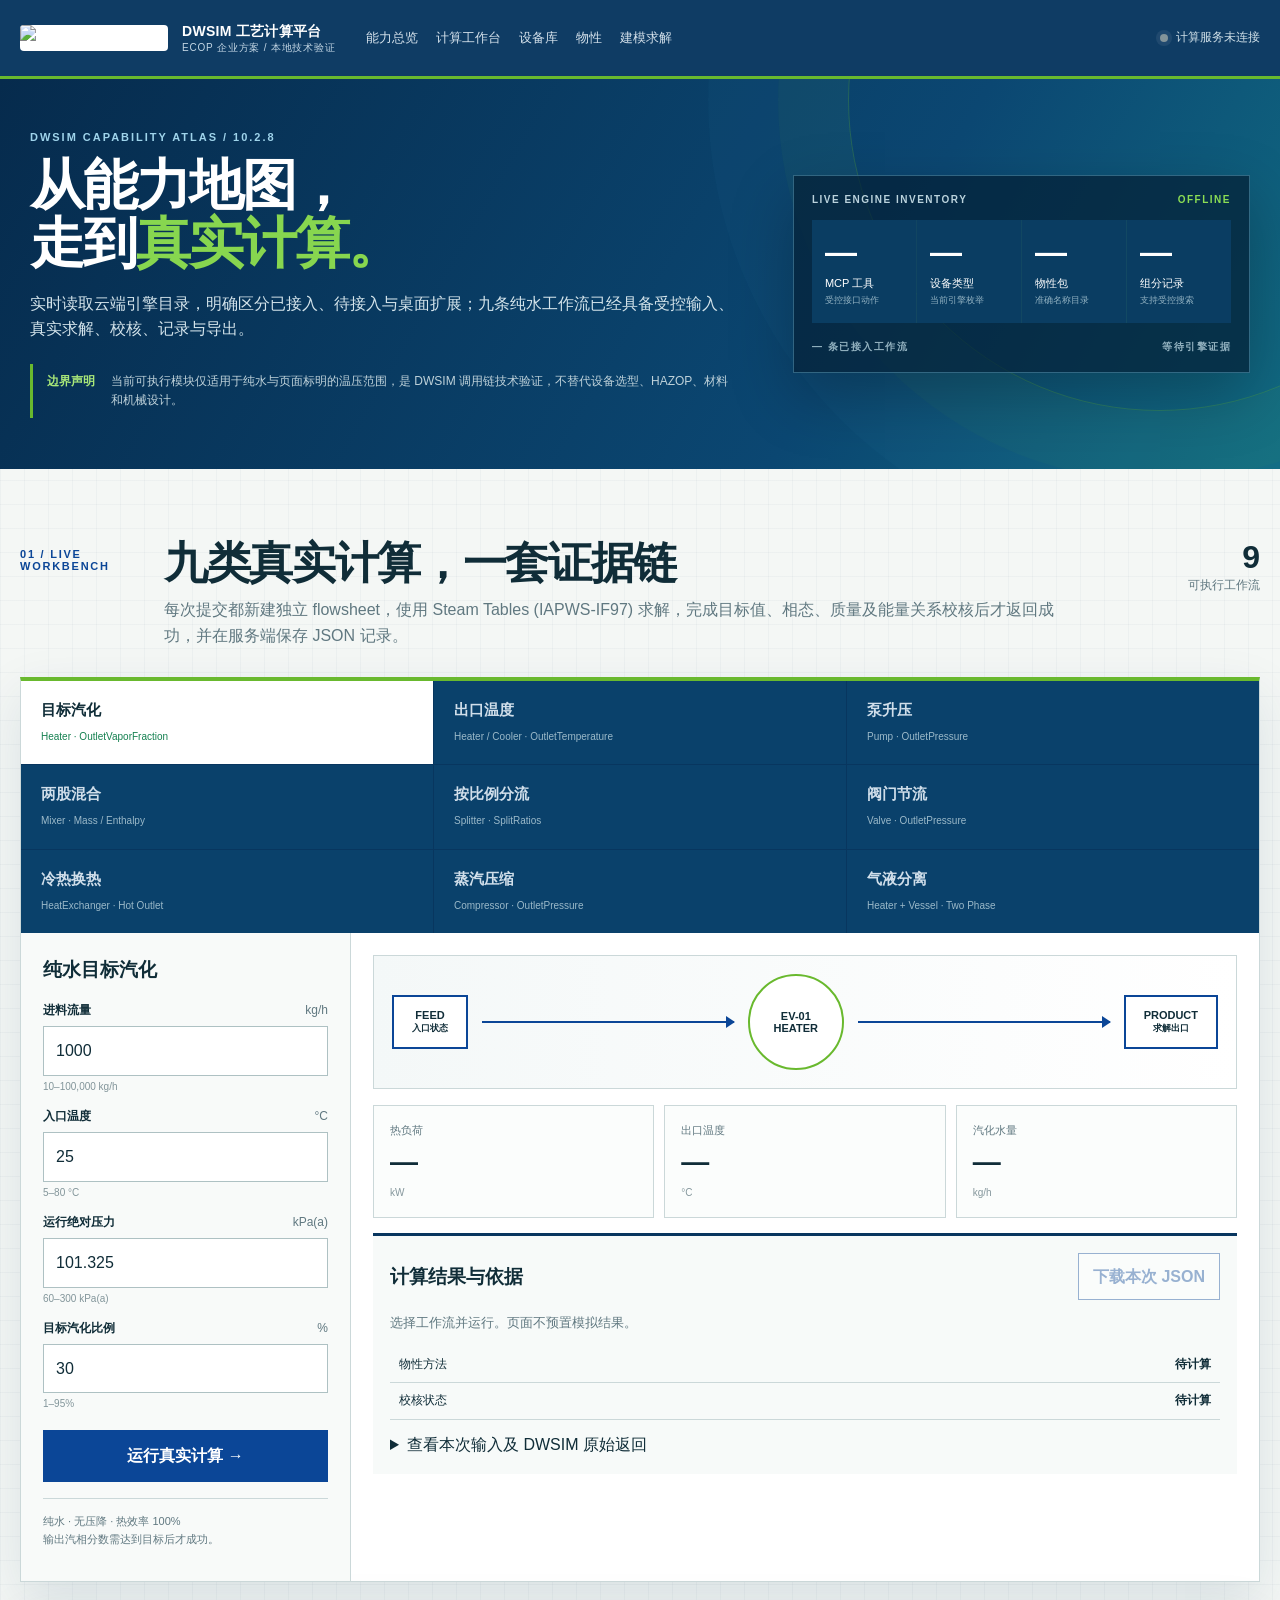
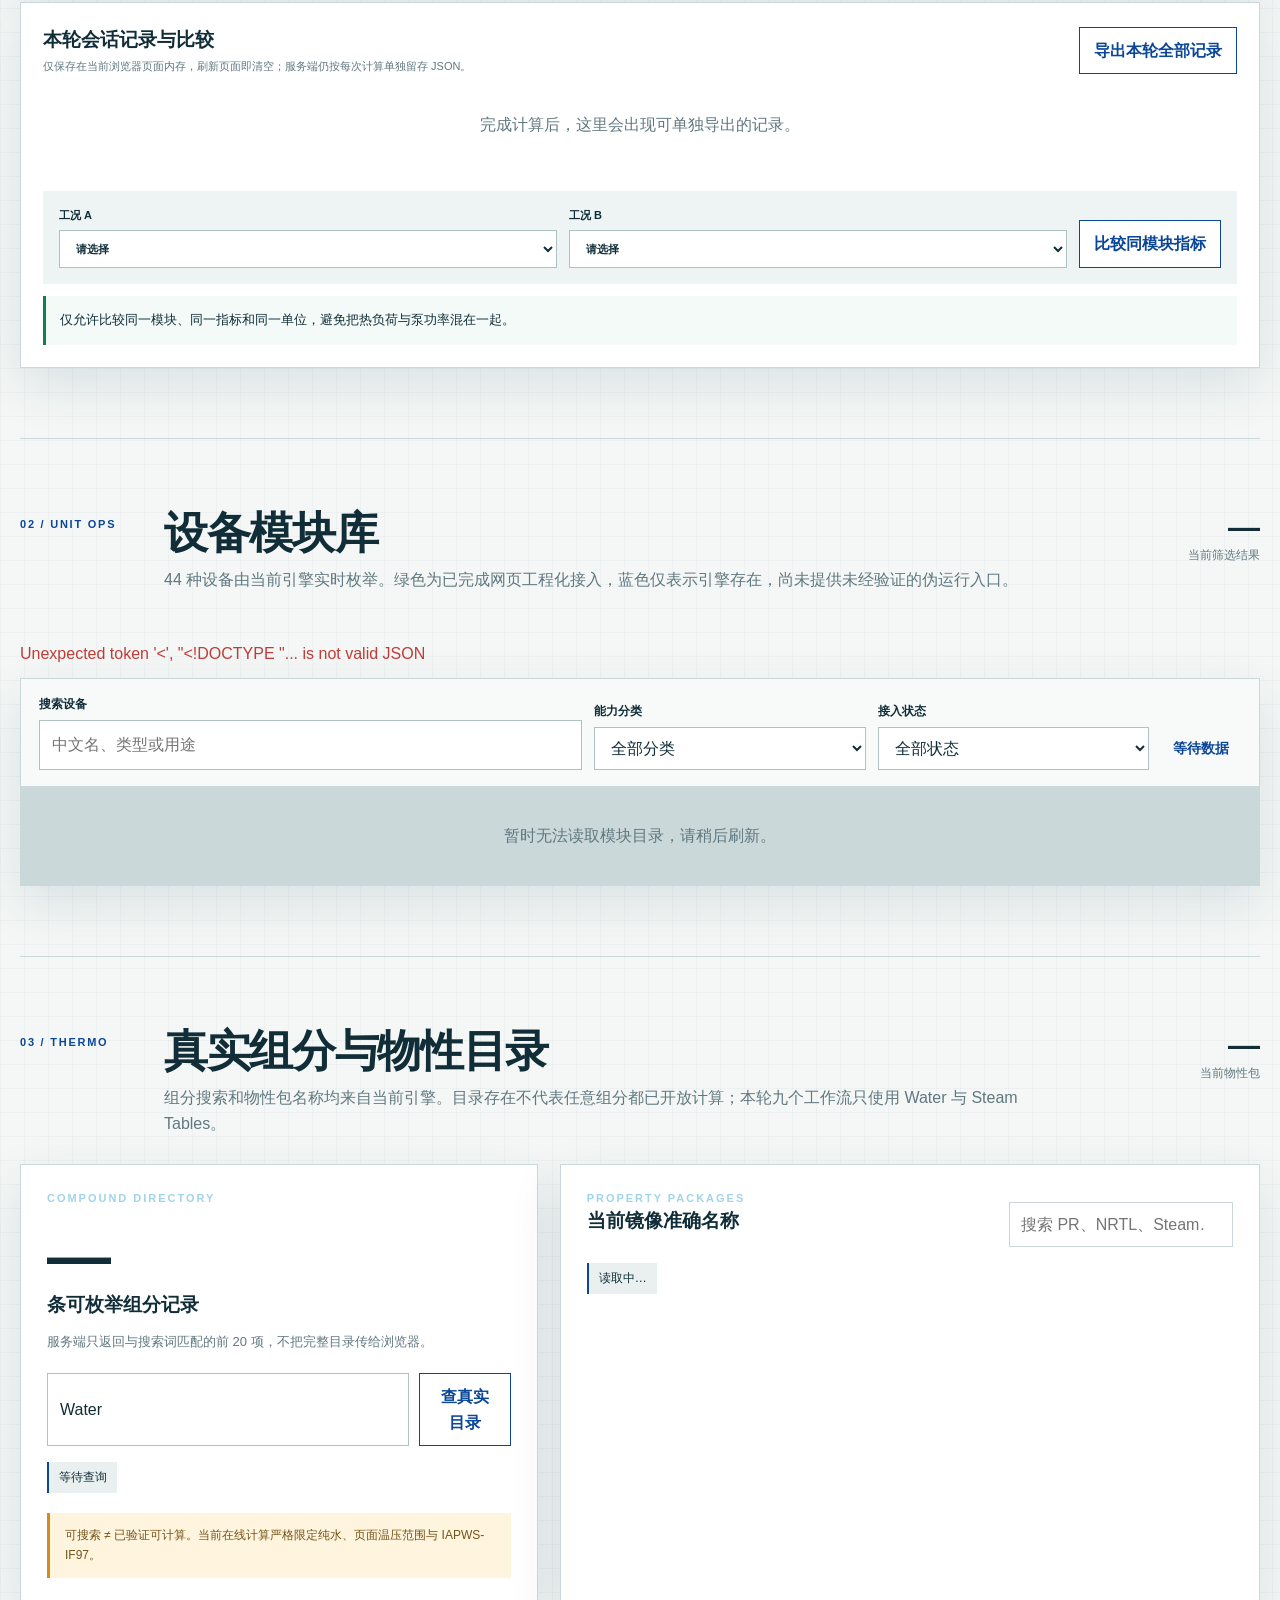
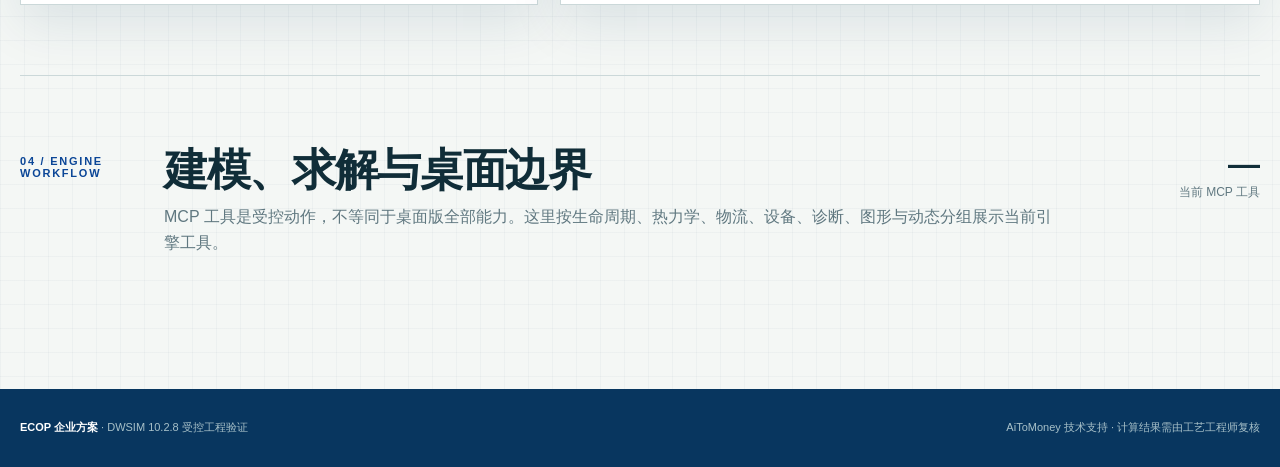
==== commit 90d8a40c: "Add isolated P1B advanced unit workflows" ====
--- a/本地演示/index.html
+++ b/本地演示/index.html
@@ -32,14 +32,14 @@
 
   <main>
     <section class="hero" id="overview">
-      <div><div class="kicker">DWSIM Capability Atlas / 10.2.8</div><h1>从能力地图，<br>走到<span>真实计算。</span></h1><p class="hero-lead">实时读取云端引擎目录，明确区分已接入、待接入与桌面扩展；三条纯水基础工作流已经具备受控输入、真实求解、校核、记录与导出。</p><div class="hero-note"><strong>边界声明</strong><span>当前可执行模块仅适用于纯水与页面标明的温压范围，是 DWSIM 调用链技术验证，不替代设备选型、HAZOP、材料和机械设计。</span></div></div>
+	      <div><div class="kicker">DWSIM Capability Atlas / 10.2.8</div><h1>从能力地图，<br>走到<span>真实计算。</span></h1><p class="hero-lead">实时读取云端引擎目录，明确区分已接入、待接入与桌面扩展；九条纯水工作流已经具备受控输入、真实求解、校核、记录与导出。</p><div class="hero-note"><strong>边界声明</strong><span>当前可执行模块仅适用于纯水与页面标明的温压范围，是 DWSIM 调用链技术验证，不替代设备选型、HAZOP、材料和机械设计。</span></div></div>
       <div class="hero-board"><div class="board"><div class="board-title"><span>Live engine inventory</span><b id="inventoryState">读取中</b></div><div class="stats"><div class="stat"><div class="stat-num" id="countTools">—</div><div class="stat-label">MCP 工具</div><div class="stat-source">受控接口动作</div></div><div class="stat"><div class="stat-num" id="countUnits">—</div><div class="stat-label">设备类型</div><div class="stat-source">当前引擎枚举</div></div><div class="stat"><div class="stat-num" id="countPackages">—</div><div class="stat-label">物性包</div><div class="stat-source">准确名称目录</div></div><div class="stat"><div class="stat-num" id="countCompounds">—</div><div class="stat-label">组分记录</div><div class="stat-source">支持受控搜索</div></div></div><div class="capture"><span><b id="countLive">—</b> 条已接入工作流</span><span id="capturedAt">等待引擎证据</span></div></div></div>
     </section>
 
     <section class="section" id="workbench">
-      <div class="section-head"><div class="section-no">01 / LIVE WORKBENCH</div><div><h2>六类真实计算，一套证据链</h2><p class="section-intro">每次提交都新建独立 flowsheet，使用 Steam Tables (IAPWS-IF97) 求解，完成目标值、相态、质量及能量关系校核后才返回成功，并在服务端保存 JSON 记录。</p></div><div class="section-side"><strong>6</strong>可执行工作流</div></div>
+	      <div class="section-head"><div class="section-no">01 / LIVE WORKBENCH</div><div><h2>九类真实计算，一套证据链</h2><p class="section-intro">每次提交都新建独立 flowsheet，使用 Steam Tables (IAPWS-IF97) 求解，完成目标值、相态、质量及能量关系校核后才返回成功，并在服务端保存 JSON 记录。</p></div><div class="section-side"><strong>9</strong>可执行工作流</div></div>
       <div class="workbench">
-        <div class="workbench-tabs" role="tablist"><button class="workbench-tab active" data-module="evaporation"><strong>目标汽化</strong><span>Heater · OutletVaporFraction</span></button><button class="workbench-tab" data-module="temperature"><strong>出口温度</strong><span>Heater / Cooler · OutletTemperature</span></button><button class="workbench-tab" data-module="pump"><strong>泵升压</strong><span>Pump · OutletPressure</span></button><button class="workbench-tab" data-module="mixer"><strong>两股混合</strong><span>Mixer · Mass / Enthalpy</span></button><button class="workbench-tab" data-module="splitter"><strong>按比例分流</strong><span>Splitter · SplitRatios</span></button><button class="workbench-tab" data-module="valve"><strong>阀门节流</strong><span>Valve · OutletPressure</span></button></div>
+	        <div class="workbench-tabs" role="tablist"><button class="workbench-tab active" data-module="evaporation"><strong>目标汽化</strong><span>Heater · OutletVaporFraction</span></button><button class="workbench-tab" data-module="temperature"><strong>出口温度</strong><span>Heater / Cooler · OutletTemperature</span></button><button class="workbench-tab" data-module="pump"><strong>泵升压</strong><span>Pump · OutletPressure</span></button><button class="workbench-tab" data-module="mixer"><strong>两股混合</strong><span>Mixer · Mass / Enthalpy</span></button><button class="workbench-tab" data-module="splitter"><strong>按比例分流</strong><span>Splitter · SplitRatios</span></button><button class="workbench-tab" data-module="valve"><strong>阀门节流</strong><span>Valve · OutletPressure</span></button><button class="workbench-tab" data-module="heat_exchanger"><strong>冷热换热</strong><span>HeatExchanger · Hot Outlet</span></button><button class="workbench-tab" data-module="compressor"><strong>蒸汽压缩</strong><span>Compressor · OutletPressure</span></button><button class="workbench-tab" data-module="vessel"><strong>气液分离</strong><span>Heater + Vessel · Two Phase</span></button></div>
         <div class="workspace-grid">
           <aside class="inputs">
             <form class="calc-form active" data-module="evaporation"><h3>纯水目标汽化</h3><label><span class="input-label">进料流量 <span>kg/h</span></span><input data-key="flow_kg_h" type="number" value="1000" min="10" max="100000" step="any" required><small class="range-note">10–100,000 kg/h</small></label><label><span class="input-label">入口温度 <span>°C</span></span><input data-key="temperature_C" type="number" value="25" min="5" max="80" step="any" required><small class="range-note">5–80 °C</small></label><label><span class="input-label">运行绝对压力 <span>kPa(a)</span></span><input data-key="pressure_kPa" type="number" value="101.325" min="60" max="300" step="any" required><small class="range-note">60–300 kPa(a)</small></label><label><span class="input-label">目标汽化比例 <span>%</span></span><input data-key="vapor_percent" type="number" value="30" min="1" max="95" step="any" required><small class="range-note">1–95%</small></label><button class="primary" type="submit">运行真实计算 →</button><p class="assumption">纯水 · 无压降 · 热效率 100%<br>输出汽相分数需达到目标后才成功。</p></form>
@@ -47,7 +47,10 @@
             <form class="calc-form" data-module="pump"><h3>纯水泵升压</h3><label><span class="input-label">进料流量 <span>kg/h</span></span><input data-key="flow_kg_h" type="number" value="1000" min="10" max="100000" step="any" required><small class="range-note">10–100,000 kg/h</small></label><label><span class="input-label">入口温度 <span>°C</span></span><input data-key="inlet_temperature_C" type="number" value="25" min="5" max="80" step="any" required><small class="range-note">5–80 °C</small></label><label><span class="input-label">入口绝对压力 <span>kPa(a)</span></span><input data-key="inlet_pressure_kPa" type="number" value="101.325" min="100" max="2000" step="any" required><small class="range-note">100–2,000 kPa(a)</small></label><label><span class="input-label">出口绝对压力 <span>kPa(a)</span></span><input data-key="outlet_pressure_kPa" type="number" value="500" min="200" max="10000" step="any" required><small class="range-note">200–10,000 kPa(a)，至少高 10 kPa</small></label><label><span class="input-label">泵效率 <span>%</span></span><input data-key="efficiency_percent" type="number" value="75" min="20" max="95" step="any" required><small class="range-note">20–95%</small></label><button class="primary" type="submit">运行真实计算 →</button><p class="assumption">单液相纯水 · Pump 出口压力模式<br>轴功率由引擎出口与入口焓差计算。</p></form>
             <form class="calc-form" data-module="mixer"><h3>两股纯水混合</h3><label><span class="input-label">1号进料流量 <span>kg/h</span></span><input data-key="feed1_flow_kg_h" type="number" value="400" min="10" max="100000" step="any" required></label><label><span class="input-label">1号进料温度 <span>°C</span></span><input data-key="feed1_temperature_C" type="number" value="25" min="5" max="90" step="any" required></label><label><span class="input-label">1号进料绝对压力 <span>kPa(a)</span></span><input data-key="feed1_pressure_kPa" type="number" value="200" min="100" max="2000" step="any" required></label><label><span class="input-label">2号进料流量 <span>kg/h</span></span><input data-key="feed2_flow_kg_h" type="number" value="600" min="10" max="100000" step="any" required></label><label><span class="input-label">2号进料温度 <span>°C</span></span><input data-key="feed2_temperature_C" type="number" value="55" min="5" max="90" step="any" required></label><label><span class="input-label">2号进料绝对压力 <span>kPa(a)</span></span><input data-key="feed2_pressure_kPa" type="number" value="200" min="100" max="2000" step="any" required><small class="range-note">两股压力差不超过 0.1 kPa</small></label><button class="primary" type="submit">运行真实计算 →</button><p class="assumption">两股单液相纯水 · Mixer 稳态混合<br>质量和焓流衡算均通过才成功。</p></form>
             <form class="calc-form" data-module="splitter"><h3>纯水按比例分流</h3><label><span class="input-label">进料流量 <span>kg/h</span></span><input data-key="flow_kg_h" type="number" value="1000" min="10" max="100000" step="any" required></label><label><span class="input-label">入口温度 <span>°C</span></span><input data-key="temperature_C" type="number" value="35" min="5" max="90" step="any" required></label><label><span class="input-label">入口绝对压力 <span>kPa(a)</span></span><input data-key="pressure_kPa" type="number" value="250" min="100" max="2000" step="any" required></label><label><span class="input-label">1号出口分流比 <span>%</span></span><input data-key="outlet1_percent" type="number" value="30" min="1" max="99" step="any" required><small class="range-note">1–99%；2号出口自动补足</small></label><button class="primary" type="submit">运行真实计算 →</button><p class="assumption">纯水 · SplitRatios 模式<br>校核两路流量、温压状态与总质量。</p></form>
-            <form class="calc-form" data-module="valve"><h3>纯水阀门节流</h3><label><span class="input-label">进料流量 <span>kg/h</span></span><input data-key="flow_kg_h" type="number" value="1000" min="10" max="100000" step="any" required></label><label><span class="input-label">入口温度 <span>°C</span></span><input data-key="inlet_temperature_C" type="number" value="25" min="5" max="90" step="any" required></label><label><span class="input-label">入口绝对压力 <span>kPa(a)</span></span><input data-key="inlet_pressure_kPa" type="number" value="500" min="200" max="10000" step="any" required></label><label><span class="input-label">出口绝对压力 <span>kPa(a)</span></span><input data-key="outlet_pressure_kPa" type="number" value="200" min="60" max="9990" step="any" required><small class="range-note">必须至少降压 10 kPa</small></label><button class="primary" type="submit">运行真实计算 →</button><p class="assumption">单液相入口 · Valve 出口压力模式<br>返回节流后温度、相态与等焓残差。</p></form>
+	            <form class="calc-form" data-module="valve"><h3>纯水阀门节流</h3><label><span class="input-label">进料流量 <span>kg/h</span></span><input data-key="flow_kg_h" type="number" value="1000" min="10" max="100000" step="any" required></label><label><span class="input-label">入口温度 <span>°C</span></span><input data-key="inlet_temperature_C" type="number" value="25" min="5" max="90" step="any" required></label><label><span class="input-label">入口绝对压力 <span>kPa(a)</span></span><input data-key="inlet_pressure_kPa" type="number" value="500" min="200" max="10000" step="any" required></label><label><span class="input-label">出口绝对压力 <span>kPa(a)</span></span><input data-key="outlet_pressure_kPa" type="number" value="200" min="60" max="9990" step="any" required><small class="range-note">必须至少降压 10 kPa</small></label><button class="primary" type="submit">运行真实计算 →</button><p class="assumption">单液相入口 · Valve 出口压力模式<br>返回节流后温度、相态与等焓残差。</p></form>
+	            <form class="calc-form" data-module="heat_exchanger"><h3>纯水冷热物流换热</h3><label><span class="input-label">热侧流量 <span>kg/h</span></span><input data-key="hot_flow_kg_h" type="number" value="1000" min="10" max="100000" step="any" required></label><label><span class="input-label">热侧入口温度 <span>°C</span></span><input data-key="hot_inlet_temperature_C" type="number" value="80" min="15" max="90" step="any" required></label><label><span class="input-label">热侧绝对压力 <span>kPa(a)</span></span><input data-key="hot_pressure_kPa" type="number" value="300" min="100" max="2000" step="any" required></label><label><span class="input-label">冷侧流量 <span>kg/h</span></span><input data-key="cold_flow_kg_h" type="number" value="1200" min="10" max="100000" step="any" required></label><label><span class="input-label">冷侧入口温度 <span>°C</span></span><input data-key="cold_inlet_temperature_C" type="number" value="20" min="5" max="75" step="any" required></label><label><span class="input-label">冷侧绝对压力 <span>kPa(a)</span></span><input data-key="cold_pressure_kPa" type="number" value="300" min="100" max="2000" step="any" required></label><label><span class="input-label">热侧目标出口温度 <span>°C</span></span><input data-key="hot_outlet_temperature_C" type="number" value="50" min="7" max="88" step="any" required><small class="range-note">需处于冷热入口温度之间并保留 2°C 裕量</small></label><button class="primary" type="submit">运行真实计算 →</button><p class="assumption">两侧单液相纯水 · 零压降<br>校核冷热侧流量、目标温度与热量闭合。</p></form>
+	            <form class="calc-form" data-module="compressor"><h3>纯水蒸汽压缩</h3><label><span class="input-label">蒸汽流量 <span>kg/h</span></span><input data-key="flow_kg_h" type="number" value="1000" min="10" max="100000" step="any" required></label><label><span class="input-label">入口温度 <span>°C</span></span><input data-key="inlet_temperature_C" type="number" value="200" min="100" max="400" step="any" required></label><label><span class="input-label">入口绝对压力 <span>kPa(a)</span></span><input data-key="inlet_pressure_kPa" type="number" value="200" min="60" max="2000" step="any" required></label><label><span class="input-label">出口绝对压力 <span>kPa(a)</span></span><input data-key="outlet_pressure_kPa" type="number" value="500" min="100" max="10000" step="any" required></label><label><span class="input-label">绝热效率 <span>%</span></span><input data-key="efficiency_percent" type="number" value="75" min="20" max="95" step="any" required></label><button class="primary" type="submit">运行真实计算 →</button><p class="assumption">仅接受求解后为纯蒸汽的入口<br>液相/两相拒绝，校核正功率与焓升。</p></form>
+	            <form class="calc-form" data-module="vessel"><h3>纯水气液分离</h3><label><span class="input-label">纯水流量 <span>kg/h</span></span><input data-key="flow_kg_h" type="number" value="1000" min="10" max="100000" step="any" required></label><label><span class="input-label">预热前入口温度 <span>°C</span></span><input data-key="inlet_temperature_C" type="number" value="25" min="5" max="80" step="any" required></label><label><span class="input-label">分离绝对压力 <span>kPa(a)</span></span><input data-key="pressure_kPa" type="number" value="200" min="60" max="1000" step="any" required></label><label><span class="input-label">两相进料汽相比例 <span>%</span></span><input data-key="feed_vapor_percent" type="number" value="30" min="5" max="95" step="any" required></label><button class="primary" type="submit">运行真实计算 →</button><p class="assumption">Heater 仅生成受控两相进料，Vessel 真分离<br>校核汽液纯度、分配、质量与焓流闭合。</p></form>
           </aside>
           <section class="results">
             <div class="flow-strip"><div class="flow-node" id="flowFeed">FEED<br><small>入口状态</small></div><div class="flow-arrow"></div><div class="flow-node unit" id="flowUnit">EV-01<br>HEATER</div><div class="flow-arrow"></div><div class="flow-node" id="flowProduct">PRODUCT<br><small>求解出口</small></div></div>
@@ -61,7 +64,7 @@
 
     <section class="section" id="units"><div class="section-head"><div class="section-no">02 / UNIT OPS</div><div><h2>设备模块库</h2><p class="section-intro">44 种设备由当前引擎实时枚举。绿色为已完成网页工程化接入，蓝色仅表示引擎存在，尚未提供未经验证的伪运行入口。</p></div><div class="section-side"><strong id="visibleUnits">—</strong>当前筛选结果</div></div><div class="legend" id="legend"></div><div class="catalog-error" id="catalogError"></div><div class="catalog-panel"><div class="filters"><div class="field"><label for="moduleSearch">搜索设备</label><input id="moduleSearch" type="search" placeholder="中文名、类型或用途"></div><div class="field"><label for="groupFilter">能力分类</label><select id="groupFilter"><option value="all">全部分类</option></select></div><div class="field"><label for="stateFilter">接入状态</label><select id="stateFilter"><option value="all">全部状态</option><option value="live">已接入可运行</option><option value="engine">引擎可用 · 待接入</option></select></div><div class="result-count" id="unitResult">等待数据</div></div><div class="unit-grid" id="unitGrid"><div class="empty">正在读取真实引擎目录…</div></div></div></section>
 
-    <section class="section" id="thermo"><div class="section-head"><div class="section-no">03 / THERMO</div><div><h2>真实组分与物性目录</h2><p class="section-intro">组分搜索和物性包名称均来自当前引擎。目录存在不代表任意组分都已开放计算；本轮六个工作流只使用 Water 与 Steam Tables。</p></div><div class="section-side"><strong id="packageSide">—</strong>当前物性包</div></div><div class="thermo-layout"><article class="thermo-card"><div class="kicker">Compound directory</div><div class="big" id="compoundBig">—</div><h3>条可枚举组分记录</h3><p>服务端只返回与搜索词匹配的前 20 项，不把完整目录传给浏览器。</p><div class="search-row"><input id="compoundSearch" type="search" value="Water" placeholder="至少 2 个字符"><button id="compoundButton">查真实目录</button></div><div class="compound-results" id="compoundResults"><span class="compound">等待查询</span></div><div class="boundary">可搜索 ≠ 已验证可计算。当前在线计算严格限定纯水、页面温压范围与 IAPWS-IF97。</div></article><article class="thermo-card"><div class="package-head"><div><div class="kicker">Property packages</div><h3>当前镜像准确名称</h3></div><input class="package-search" id="packageSearch" type="search" placeholder="搜索 PR、NRTL、Steam…"></div><div class="package-grid" id="packageGrid"><span class="package">读取中…</span></div></article></div></section>
+	    <section class="section" id="thermo"><div class="section-head"><div class="section-no">03 / THERMO</div><div><h2>真实组分与物性目录</h2><p class="section-intro">组分搜索和物性包名称均来自当前引擎。目录存在不代表任意组分都已开放计算；本轮九个工作流只使用 Water 与 Steam Tables。</p></div><div class="section-side"><strong id="packageSide">—</strong>当前物性包</div></div><div class="thermo-layout"><article class="thermo-card"><div class="kicker">Compound directory</div><div class="big" id="compoundBig">—</div><h3>条可枚举组分记录</h3><p>服务端只返回与搜索词匹配的前 20 项，不把完整目录传给浏览器。</p><div class="search-row"><input id="compoundSearch" type="search" value="Water" placeholder="至少 2 个字符"><button id="compoundButton">查真实目录</button></div><div class="compound-results" id="compoundResults"><span class="compound">等待查询</span></div><div class="boundary">可搜索 ≠ 已验证可计算。当前在线计算严格限定纯水、页面温压范围与 IAPWS-IF97。</div></article><article class="thermo-card"><div class="package-head"><div><div class="kicker">Property packages</div><h3>当前镜像准确名称</h3></div><input class="package-search" id="packageSearch" type="search" placeholder="搜索 PR、NRTL、Steam…"></div><div class="package-grid" id="packageGrid"><span class="package">读取中…</span></div></article></div></section>
 
     <section class="section" id="platform"><div class="section-head"><div class="section-no">04 / ENGINE WORKFLOW</div><div><h2>建模、求解与桌面边界</h2><p class="section-intro">MCP 工具是受控动作，不等同于桌面版全部能力。这里按生命周期、热力学、物流、设备、诊断、图形与动态分组展示当前引擎工具。</p></div><div class="section-side"><strong id="toolSide">—</strong>当前 MCP 工具</div></div><div class="platform-grid" id="platformGrid"></div><div class="tool-groups" id="toolGroups"></div><div class="desktop-grid" id="desktopGrid"></div></section>
   </main>
@@ -83,7 +86,10 @@
       pump:{unit:'P-01 / PUMP',metrics:[['轴功率','shaft_power_kW','kW'],['出口压力','outlet_pressure_kPa','kPa(a)'],['压升','pressure_rise_kPa','kPa']]},
       mixer:{unit:'MIX-01 / MIXER',feed:'FEED-1 + FEED-2<br><small>两股入口</small>',product:'PRODUCT<br><small>混合出口</small>',metrics:[['出口温度','outlet_temperature_C','°C'],['出口流量','outlet_flow_kg_h','kg/h'],['焓流相对残差','enthalpy_flow_residual_relative','fraction']]},
       splitter:{unit:'SPL-01 / SPLITTER',product:'PRODUCT-1 + 2<br><small>两路出口</small>',metrics:[['1号出口流量','outlet1_flow_kg_h','kg/h'],['2号出口流量','outlet2_flow_kg_h','kg/h'],['1号分流比','outlet1_fraction','fraction']]},
-      valve:{unit:'VLV-01 / VALVE',metrics:[['阀门压降','pressure_drop_kPa','kPa'],['出口温度','outlet_temperature_C','°C'],['出口汽相分数','outlet_vapor_fraction','fraction']]}
+	      valve:{unit:'VLV-01 / VALVE',metrics:[['阀门压降','pressure_drop_kPa','kPa'],['出口温度','outlet_temperature_C','°C'],['出口汽相分数','outlet_vapor_fraction','fraction']]},
+	      heat_exchanger:{unit:'HX-02 / HEAT EXCHANGER',feed:'HOT-IN + COLD-IN<br><small>冷热入口</small>',product:'HOT-OUT + COLD-OUT<br><small>冷热出口</small>',metrics:[['换热负荷','heat_duty_kW','kW'],['热侧出口温度','hot_outlet_temperature_C','°C'],['冷侧出口温度','cold_outlet_temperature_C','°C']]},
+	      compressor:{unit:'C-01 / COMPRESSOR',metrics:[['压缩功率','power_required_kW','kW'],['出口压力','outlet_pressure_kPa','kPa(a)'],['出口温度','outlet_temperature_C','°C']]},
+	      vessel:{unit:'FLASH-01 + V-01',feed:'RAW-FEED<br><small>纯水入口</small>',product:'VAPOR + LIQUID<br><small>汽液产品</small>',metrics:[['汽相产品','vapor_product_kg_h','kg/h'],['液相产品','liquid_product_kg_h','kg/h'],['闪蒸温度','flash_temperature_C','°C']]}
     };
     let catalogData=null,unitRows=[],activeModule='evaporation',latest=null,history=[];
 
@@ -101,9 +107,9 @@
     function selectModule(module){if(!modules[module])return;activeModule=module;const config=modules[module];document.querySelectorAll('.workbench-tab').forEach(button=>button.classList.toggle('active',button.dataset.module===module));document.querySelectorAll('.calc-form').forEach(form=>form.classList.toggle('active',form.dataset.module===module));$('flowUnit').innerHTML=config.unit.replace(' / ','<br>');$('flowFeed').innerHTML=config.feed||'FEED<br><small>入口状态</small>';$('flowProduct').innerHTML=config.product||'PRODUCT<br><small>求解出口</small>';clearCurrent('已切换工作流，请确认输入后运行。');setMetricLabels(module)}
     function setMetricLabels(module){modules[module].metrics.forEach((metric,index)=>{$(`metricName${index+1}`).textContent=metric[0];$(`metricUnit${index+1}`).textContent=metric[2];$(`metricValue${index+1}`).textContent='—'})}
     function clearCurrent(message='输入已修改，请重新计算。'){latest=null;$('downloadLatest').disabled=true;$('raw').textContent='暂无计算记录';$('message').className='message';$('message').textContent=message;$('resultTable').innerHTML='<tr><td>物性方法</td><td>待计算</td></tr><tr><td>校核状态</td><td>待计算</td></tr>';setMetricLabels(activeModule)}
-    function resultRows(data){const r=data.results,id=data.module.id;if(id==='evaporation')return[['物性方法',data.property_package],['实际汽化比例',`${fmt(r.vapor_fraction*100)} %`],['出口液相水量',`${fmt(r.liquid_kg_h)} kg/h`],['出口压力',`${fmt(r.outlet_pressure_kPa)} kPa(a)`],['总流量残差',`${fmt(r.mass_residual_kg_h,6)} kg/h`],['校核状态','目标汽化比例与物料衡算通过'],['计算时间',`${data.elapsed_s} s`]];if(id==='temperature')return[['物性方法',data.property_package],['执行设备',data.module.unit_operation],['绝对换热量',`${fmt(r.absolute_heat_duty_kW)} kW`],['出口汽相分数',fmt(r.outlet_vapor_fraction,6)],['出口压力',`${fmt(r.outlet_pressure_kPa)} kPa(a)`],['总流量残差',`${fmt(r.mass_residual_kg_h,6)} kg/h`],['校核状态','出口温度、单液相与物料衡算通过'],['计算时间',`${data.elapsed_s} s`]];if(id==='mixer')return[['物性方法',data.property_package],['出口压力',`${fmt(r.outlet_pressure_kPa)} kPa(a)`],['出口汽相分数',fmt(r.outlet_vapor_fraction,6)],['总流量残差',`${fmt(r.mass_residual_kg_h,6)} kg/h`],['焓流残差',`${fmt(r.enthalpy_flow_residual_kW,6)} kW`],['校核状态','单液相、质量与焓流衡算通过'],['计算时间',`${data.elapsed_s} s`]];if(id==='splitter')return[['物性方法',data.property_package],['1号实际分流比',`${fmt(r.outlet1_fraction*100)} %`],['2号实际分流比',`${fmt(r.outlet2_fraction*100)} %`],['出口温度',`${fmt(r.outlet_temperature_C)} °C`],['出口压力',`${fmt(r.outlet_pressure_kPa)} kPa(a)`],['总流量残差',`${fmt(r.mass_residual_kg_h,6)} kg/h`],['校核状态','分流比、状态与物料衡算通过'],['计算时间',`${data.elapsed_s} s`]];if(id==='valve')return[['物性方法',data.property_package],['出口压力',`${fmt(r.outlet_pressure_kPa)} kPa(a)`],['出口汽相分数',fmt(r.outlet_vapor_fraction,6)],['总流量残差',`${fmt(r.mass_residual_kg_h,6)} kg/h`],['比焓残差',`${fmt(r.enthalpy_residual_kJ_kg,6)} kJ/kg`],['校核状态','出口压力、质量与等焓关系通过'],['计算时间',`${data.elapsed_s} s`]];return[['物性方法',data.property_package],['水力功率',`${fmt(r.hydraulic_power_kW)} kW`],['出口温度',`${fmt(r.outlet_temperature_C)} °C`],['温升',`${fmt(r.temperature_rise_C)} °C`],['入口密度',`${fmt(r.inlet_density_kg_m3)} kg/m³`],['反算效率',`${fmt(r.calculated_efficiency_percent)} %`],['总流量残差',`${fmt(r.mass_residual_kg_h,6)} kg/h`],['校核状态','出口压力、单液相与物料衡算通过'],['计算时间',`${data.elapsed_s} s`]]}
+    function resultRows(data){const r=data.results,id=data.module.id;if(id==='evaporation')return[['物性方法',data.property_package],['实际汽化比例',`${fmt(r.vapor_fraction*100)} %`],['出口液相水量',`${fmt(r.liquid_kg_h)} kg/h`],['出口压力',`${fmt(r.outlet_pressure_kPa)} kPa(a)`],['总流量残差',`${fmt(r.mass_residual_kg_h,6)} kg/h`],['校核状态','目标汽化比例与物料衡算通过'],['计算时间',`${data.elapsed_s} s`]];if(id==='temperature')return[['物性方法',data.property_package],['执行设备',data.module.unit_operation],['绝对换热量',`${fmt(r.absolute_heat_duty_kW)} kW`],['出口汽相分数',fmt(r.outlet_vapor_fraction,6)],['出口压力',`${fmt(r.outlet_pressure_kPa)} kPa(a)`],['总流量残差',`${fmt(r.mass_residual_kg_h,6)} kg/h`],['校核状态','出口温度、单液相与物料衡算通过'],['计算时间',`${data.elapsed_s} s`]];if(id==='mixer')return[['物性方法',data.property_package],['出口压力',`${fmt(r.outlet_pressure_kPa)} kPa(a)`],['出口汽相分数',fmt(r.outlet_vapor_fraction,6)],['总流量残差',`${fmt(r.mass_residual_kg_h,6)} kg/h`],['焓流残差',`${fmt(r.enthalpy_flow_residual_kW,6)} kW`],['校核状态','单液相、质量与焓流衡算通过'],['计算时间',`${data.elapsed_s} s`]];if(id==='splitter')return[['物性方法',data.property_package],['1号实际分流比',`${fmt(r.outlet1_fraction*100)} %`],['2号实际分流比',`${fmt(r.outlet2_fraction*100)} %`],['出口温度',`${fmt(r.outlet_temperature_C)} °C`],['出口压力',`${fmt(r.outlet_pressure_kPa)} kPa(a)`],['总流量残差',`${fmt(r.mass_residual_kg_h,6)} kg/h`],['校核状态','分流比、状态与物料衡算通过'],['计算时间',`${data.elapsed_s} s`]];if(id==='valve')return[['物性方法',data.property_package],['出口压力',`${fmt(r.outlet_pressure_kPa)} kPa(a)`],['出口汽相分数',fmt(r.outlet_vapor_fraction,6)],['总流量残差',`${fmt(r.mass_residual_kg_h,6)} kg/h`],['比焓残差',`${fmt(r.enthalpy_residual_kJ_kg,6)} kJ/kg`],['校核状态','出口压力、质量与等焓关系通过'],['计算时间',`${data.elapsed_s} s`]];if(id==='heat_exchanger')return[['物性方法',data.property_package],['热侧放热',`${fmt(r.hot_side_heat_release_kW)} kW`],['冷侧吸热',`${fmt(r.cold_side_heat_gain_kW)} kW`],['热平衡相对残差',fmt(r.heat_balance_relative,9)],['热侧质量残差',`${fmt(r.hot_mass_residual_kg_h,6)} kg/h`],['冷侧质量残差',`${fmt(r.cold_mass_residual_kg_h,6)} kg/h`],['校核状态','目标温度、两侧质量与热量衡算通过'],['计算时间',`${data.elapsed_s} s`]];if(id==='compressor')return[['物性方法',data.property_package],['压力比',fmt(r.pressure_ratio,6)],['温升',`${fmt(r.temperature_rise_C)} °C`],['出口汽相分数',fmt(r.outlet_vapor_fraction,6)],['焓升功率',`${fmt(r.enthalpy_power_kW)} kW`],['功率相对残差',fmt(r.power_residual_relative,9)],['校核状态','纯蒸汽、出口压力、质量与功率衡算通过'],['计算时间',`${data.elapsed_s} s`]];if(id==='vessel')return[['物性方法',data.property_package],['两相进料汽相比例',`${fmt(r.feed_vapor_fraction*100)} %`],['汽相产品纯度',fmt(r.vapor_product_vapor_fraction,6)],['液相产品汽相分数',fmt(r.liquid_product_vapor_fraction,6)],['分配最大残差',`${fmt(Math.max(Math.abs(r.vapor_split_residual_kg_h),Math.abs(r.liquid_split_residual_kg_h)),6)} kg/h`],['焓流相对残差',fmt(r.enthalpy_residual_relative,9)],['校核状态','真实两相、汽液纯度、质量与焓流闭合通过'],['计算时间',`${data.elapsed_s} s`]];return[['物性方法',data.property_package],['水力功率',`${fmt(r.hydraulic_power_kW)} kW`],['出口温度',`${fmt(r.outlet_temperature_C)} °C`],['温升',`${fmt(r.temperature_rise_C)} °C`],['入口密度',`${fmt(r.inlet_density_kg_m3)} kg/m³`],['反算效率',`${fmt(r.calculated_efficiency_percent)} %`],['总流量残差',`${fmt(r.mass_residual_kg_h,6)} kg/h`],['校核状态','出口压力、单液相与物料衡算通过'],['计算时间',`${data.elapsed_s} s`]]}
     function renderResult(data){latest=data;const config=modules[data.module.id],tag=data.module.unit_tag||(data.module.id==='pump'?'P-01':data.module.id==='temperature'?'HX-01':'EV-01');config.metrics.forEach((metric,index)=>{$(`metricValue${index+1}`).textContent=fmt(data.results[metric[1]])});$('flowUnit').innerHTML=`${esc(data.module.unit_operation)}<br>${esc(tag)}`;$('resultTable').innerHTML=resultRows(data).map(row=>`<tr><td>${esc(row[0])}</td><td>${esc(row[1])}</td></tr>`).join('');$('raw').textContent=JSON.stringify(data,null,2);$('message').className='message success';$('message').textContent=`计算完成 · ${data.time} · 记录 ${data.run_id.slice(0,8)}`;$('downloadLatest').disabled=false}
-    function conditionSummary(data){const i=data.inputs,id=data.module.id;if(id==='evaporation')return `${fmt(i.flow_kg_h)} kg/h · ${fmt(i.vapor_percent)}% 汽化`;if(id==='temperature')return `${fmt(i.inlet_temperature_C)}→${fmt(i.outlet_temperature_C)} °C · ${fmt(i.flow_kg_h)} kg/h`;if(id==='mixer')return `${fmt(i.feed1_flow_kg_h)} + ${fmt(i.feed2_flow_kg_h)} kg/h · ${fmt(i.feed1_temperature_C)}/${fmt(i.feed2_temperature_C)} °C`;if(id==='splitter')return `${fmt(i.flow_kg_h)} kg/h · ${fmt(i.outlet1_percent)}/${fmt(100-i.outlet1_percent)}%`;if(id==='valve')return `${fmt(i.inlet_pressure_kPa)}→${fmt(i.outlet_pressure_kPa)} kPa · ${fmt(i.flow_kg_h)} kg/h`;return `${fmt(i.inlet_pressure_kPa)}→${fmt(i.outlet_pressure_kPa)} kPa · η ${fmt(i.efficiency_percent)}%`}
+    function conditionSummary(data){const i=data.inputs,id=data.module.id;if(id==='evaporation')return `${fmt(i.flow_kg_h)} kg/h · ${fmt(i.vapor_percent)}% 汽化`;if(id==='temperature')return `${fmt(i.inlet_temperature_C)}→${fmt(i.outlet_temperature_C)} °C · ${fmt(i.flow_kg_h)} kg/h`;if(id==='mixer')return `${fmt(i.feed1_flow_kg_h)} + ${fmt(i.feed2_flow_kg_h)} kg/h · ${fmt(i.feed1_temperature_C)}/${fmt(i.feed2_temperature_C)} °C`;if(id==='splitter')return `${fmt(i.flow_kg_h)} kg/h · ${fmt(i.outlet1_percent)}/${fmt(100-i.outlet1_percent)}%`;if(id==='valve')return `${fmt(i.inlet_pressure_kPa)}→${fmt(i.outlet_pressure_kPa)} kPa · ${fmt(i.flow_kg_h)} kg/h`;if(id==='heat_exchanger')return `热 ${fmt(i.hot_inlet_temperature_C)}→${fmt(i.hot_outlet_temperature_C)} °C · 冷 ${fmt(i.cold_inlet_temperature_C)} °C`;if(id==='compressor')return `${fmt(i.inlet_pressure_kPa)}→${fmt(i.outlet_pressure_kPa)} kPa · η ${fmt(i.efficiency_percent)}%`;if(id==='vessel')return `${fmt(i.flow_kg_h)} kg/h · ${fmt(i.feed_vapor_percent)}% 两相进料`;return `${fmt(i.inlet_pressure_kPa)}→${fmt(i.outlet_pressure_kPa)} kPa · η ${fmt(i.efficiency_percent)}%`}
     function downloadRecord(data,name=`DWSIM-${data.run_id}.json`){const url=URL.createObjectURL(new Blob([JSON.stringify(data,null,2)],{type:'application/json'}));const link=document.createElement('a');link.href=url;link.download=name;link.click();setTimeout(()=>URL.revokeObjectURL(url),1000)}
     function renderHistory(){const has=history.length>0;$('historyEmpty').hidden=has;$('historyTable').hidden=!has;$('exportSession').disabled=!has;$('historyBody').innerHTML=history.map((data,index)=>`<tr><td>${esc(data.time)}<br><span class="type-name">${esc(data.run_id.slice(0,8))}</span></td><td>${esc(data.module.name)}<br><span class="type-name">${esc(data.module.unit_operation)}</span></td><td>${esc(conditionSummary(data))}</td><td><b>${fmt(data.comparison.value)} ${esc(data.comparison.unit)}</b><br><span class="type-name">${esc(data.comparison.label)}</span></td><td><button data-download="${index}">下载</button></td></tr>`).join('');document.querySelectorAll('[data-download]').forEach(button=>button.addEventListener('click',()=>downloadRecord(history[Number(button.dataset.download)])));const options='<option value="">请选择</option>'+history.map((data,index)=>`<option value="${index}">${esc(data.module.name)} · ${esc(data.run_id.slice(0,8))} · ${fmt(data.comparison.value)} ${esc(data.comparison.unit)}</option>`).join('');const oldA=$('compareA').value,oldB=$('compareB').value;$('compareA').innerHTML=options;$('compareB').innerHTML=options;if(history[Number(oldA)])$('compareA').value=oldA;if(history[Number(oldB)])$('compareB').value=oldB;const same=history.map((data,index)=>({data,index})).filter(item=>item.data.module.id===activeModule);if(same.length>=2){$('compareA').value=String(same[same.length-2].index);$('compareB').value=String(same[same.length-1].index)}}
     function compareRuns(){const a=history[Number($('compareA').value)],b=history[Number($('compareB').value)],output=$('compareOutput');if(!a||!b){output.className='compare-output error';output.textContent='请选择两个已完成工况。';return}if(a.run_id===b.run_id){output.className='compare-output error';output.textContent='请选择两个不同工况。';return}if(a.module.id!==b.module.id||a.comparison.metric!==b.comparison.metric||a.comparison.unit!==b.comparison.unit){output.className='compare-output error';output.textContent='不能比较不同模块、不同指标或不同单位。';return}const delta=b.comparison.value-a.comparison.value;const relative=a.comparison.value===0?null:delta/Math.abs(a.comparison.value)*100;output.className='compare-output';output.innerHTML=`<b>${esc(a.module.name)} · ${esc(a.comparison.label)}</b><br>A ${fmt(a.comparison.value)} ${esc(a.comparison.unit)} → B ${fmt(b.comparison.value)} ${esc(b.comparison.unit)}；B−A = <b>${fmt(delta)} ${esc(a.comparison.unit)}</b>${relative===null?'':`（${fmt(relative)}%）`}`}
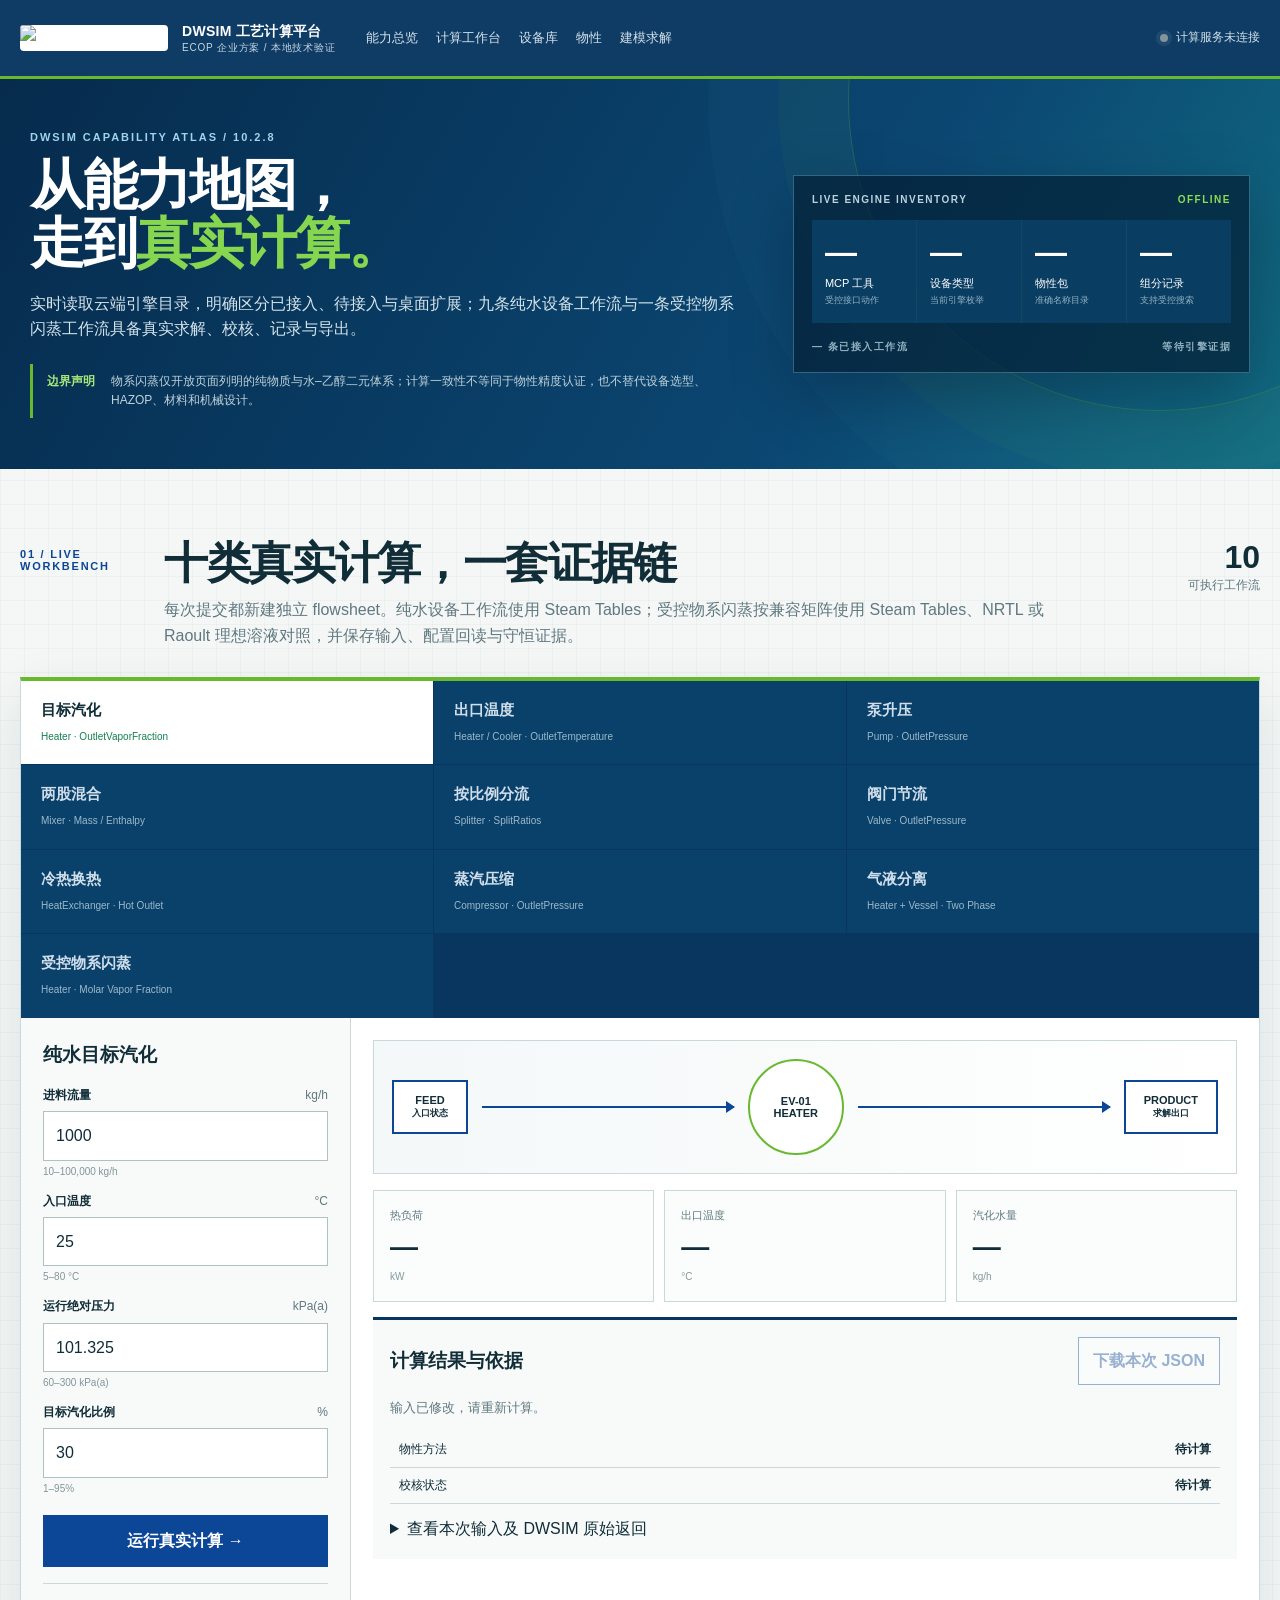
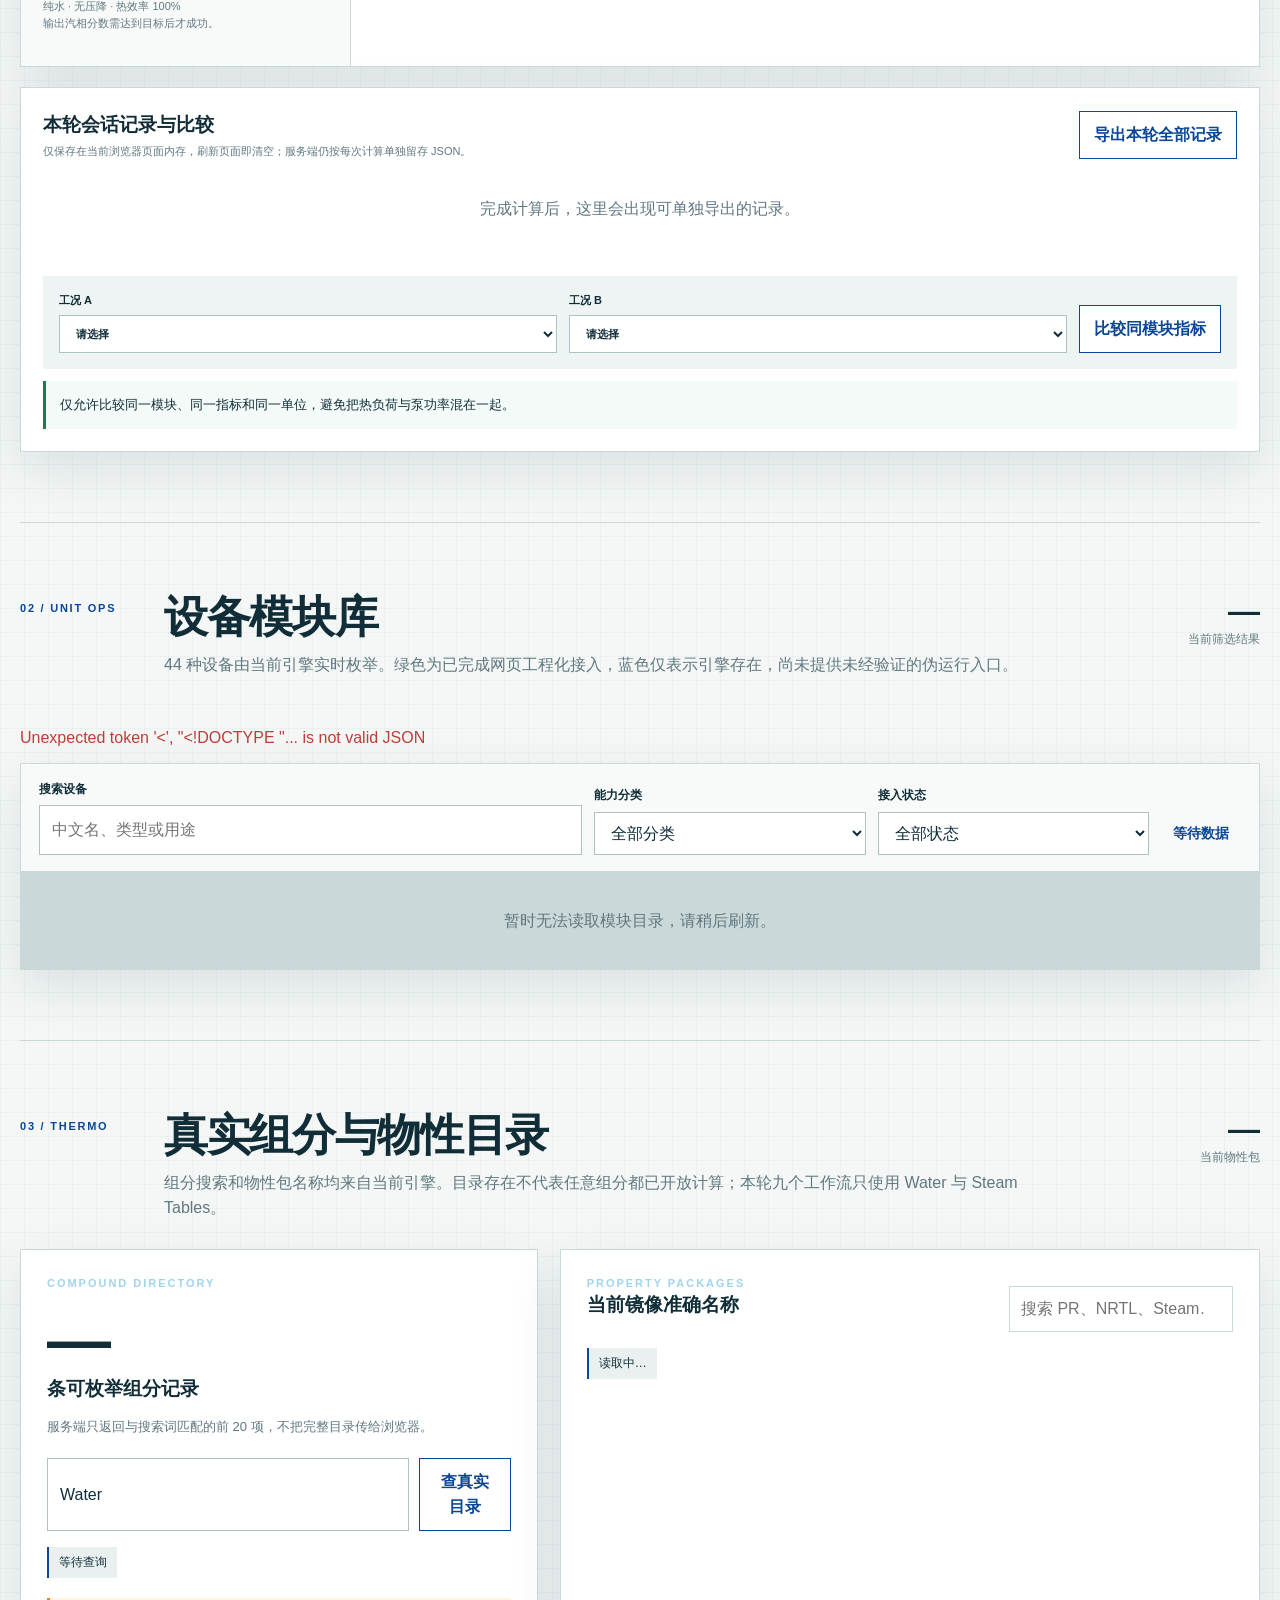
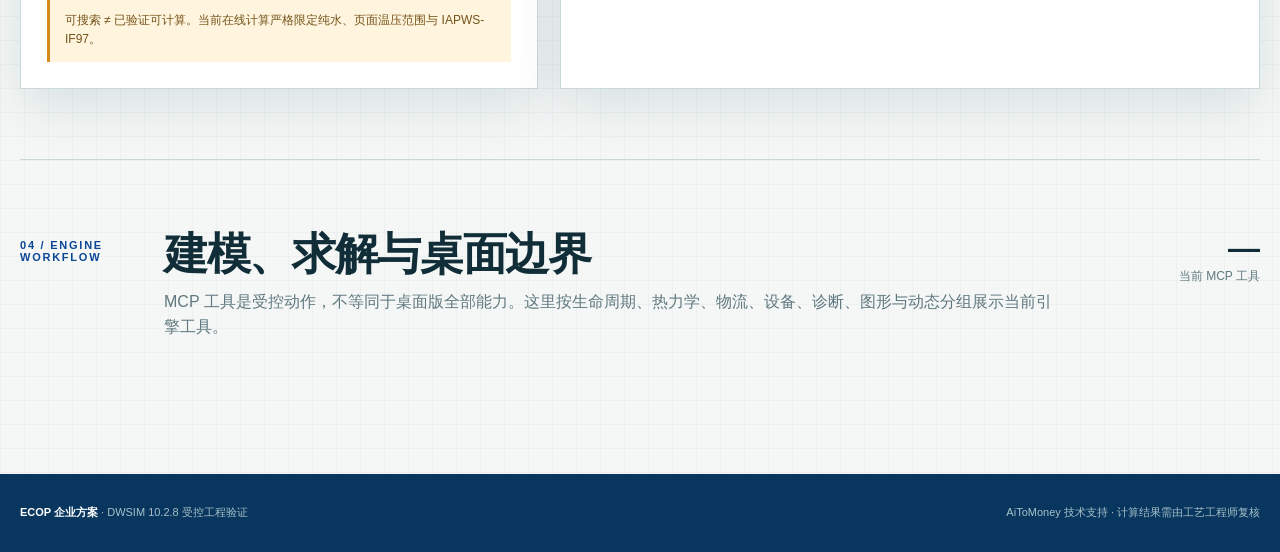
==== commit 26d98cff: "feat: add controlled material flash workflow" ====
--- a/本地演示/index.html
+++ b/本地演示/index.html
@@ -10,8 +10,8 @@
     *{box-sizing:border-box}html{scroll-behavior:smooth;scroll-padding-top:82px}body{margin:0;color:var(--ink);background-color:var(--paper);background-image:linear-gradient(rgba(8,54,95,.032) 1px,transparent 1px),linear-gradient(90deg,rgba(8,54,95,.032) 1px,transparent 1px);background-size:24px 24px;font-family:"Microsoft YaHei","Segoe UI",sans-serif;line-height:1.6}button,input,select{font:inherit}button{cursor:pointer}.shell{width:min(1320px,calc(100% - 40px));margin:auto}.topbar{position:sticky;top:0;z-index:20;background:rgba(8,54,95,.97);color:white;border-bottom:3px solid var(--lime);backdrop-filter:blur(12px)}.topbar .shell{height:76px;display:flex;align-items:center;gap:26px}.brand{display:flex;align-items:center;gap:14px;min-width:320px}.brand img{display:block;width:148px;height:auto;max-height:42px;object-fit:contain;background:white;border-radius:4px}.project-mark{font-size:10px;letter-spacing:.08em;color:#c3d6e4;line-height:1.45}.project-mark strong{display:block;color:white;font-size:14px;letter-spacing:.02em}.nav{display:flex;gap:18px;flex:1}.nav a{color:#d4e1eb;text-decoration:none;font-size:13px;white-space:nowrap}.nav a:hover{color:white}.engine-status{display:flex;gap:8px;align-items:center;font-size:12px;color:#d1e1e9;white-space:nowrap}.status-dot{width:8px;height:8px;border-radius:50%;background:#83949a;box-shadow:0 0 0 4px rgba(255,255,255,.07)}.engine-status.online .status-dot{background:#79d83f;box-shadow:0 0 0 4px rgba(121,216,63,.15)}
     .hero{background:linear-gradient(120deg,#062b4d 0%,#0b4772 66%,#116b82 100%);color:white;min-height:390px;display:grid;grid-template-columns:minmax(0,1.22fr) minmax(380px,.78fr);align-items:center;gap:48px;padding:46px max(30px,calc((100vw - 1320px)/2));position:relative;overflow:hidden}.hero:after{content:"";position:absolute;right:-190px;top:-290px;width:620px;height:620px;border:1px solid rgba(105,185,46,.28);border-radius:50%;box-shadow:0 0 0 70px rgba(105,185,46,.035),0 0 0 140px rgba(76,201,232,.025)}.kicker{font:700 11px/1.3 Bahnschrift,"Microsoft YaHei",sans-serif;letter-spacing:.18em;text-transform:uppercase;color:#9fd4eb}.hero h1{font:700 clamp(38px,4.3vw,58px)/1.06 Bahnschrift,"Microsoft YaHei",sans-serif;letter-spacing:-.035em;margin:12px 0 18px;max-width:760px}.hero h1 span{color:#87d64f}.hero-lead{font-size:16px;color:#d4e4eb;max-width:760px;margin:0}.hero-note{display:flex;gap:16px;border-left:3px solid var(--lime);padding:8px 14px;margin-top:22px;max-width:760px;font-size:12px;color:#bfd2da}.hero-note strong{color:#a9e879;white-space:nowrap}.hero-board{position:relative;z-index:1}.board{background:rgba(4,31,53,.72);border:1px solid rgba(128,204,236,.36);box-shadow:0 22px 60px rgba(0,0,0,.24);padding:18px}.board-title,.capture{display:flex;justify-content:space-between;gap:16px;font:700 10px Bahnschrift,sans-serif;letter-spacing:.15em;text-transform:uppercase;color:#bad2dc}.board-title b{color:#8bdd54}.stats{display:grid;grid-template-columns:repeat(4,1fr);gap:1px;background:rgba(76,201,232,.17);margin:15px 0}.stat{background:#0a3d62;padding:16px 13px}.stat-num{font:700 32px/1 Bahnschrift,sans-serif;color:white}.stat-label{font-size:11px;margin-top:7px}.stat-source{font-size:9px;color:#91b1c1}.capture{padding-top:2px;color:#93b2c0}
     .section{width:min(1320px,calc(100% - 40px));margin:0 auto;padding:70px 0}.section+.section{border-top:1px solid var(--line)}.section-head{display:grid;grid-template-columns:120px 1fr auto;gap:24px;align-items:start;margin-bottom:28px}.section-no{font:700 11px Bahnschrift,sans-serif;letter-spacing:.16em;color:var(--blue);padding-top:9px}.section h2{font:700 clamp(30px,3.5vw,44px)/1.1 Bahnschrift,"Microsoft YaHei",sans-serif;letter-spacing:-.03em;margin:0 0 10px}.section-intro{margin:0;color:var(--muted);max-width:900px}.section-side{text-align:right;color:var(--muted);font-size:12px}.section-side strong{display:block;font:700 32px Bahnschrift,sans-serif;color:var(--ink)}
-    .legend{display:flex;gap:14px;flex-wrap:wrap;margin-bottom:20px}.legend-item{display:flex;gap:10px;align-items:flex-start;background:white;border:1px solid var(--line);padding:11px 14px;max-width:330px}.legend-dot{width:9px;height:9px;border-radius:50%;margin-top:6px;background:var(--blue)}.legend-item[data-state="live"] .legend-dot{background:var(--green)}.legend-item b{display:block;font-size:12px}.legend-item span{font-size:11px;color:var(--muted)}.badge{display:inline-flex;align-items:center;border-radius:999px;padding:5px 9px;font:700 10px Bahnschrift,"Microsoft YaHei",sans-serif;letter-spacing:.04em;background:#e5eef1;color:#45626b}.badge.live{background:#d8f3e8;color:#08704f}.badge.engine{background:#deedf5;color:#075f8d}.badge.desktop,.badge.extension{background:#f5ead6;color:#93600d}
-    .catalog-panel,.workbench,.history-panel,.thermo-card{background:white;border:1px solid var(--line);box-shadow:var(--shadow)}.filters{display:grid;grid-template-columns:2fr 1fr 1fr auto;gap:12px;align-items:end;padding:16px 18px;border-bottom:1px solid var(--line);background:#f8faf9}.field label,.input-label{display:flex;justify-content:space-between;gap:12px;font-size:12px;font-weight:700;margin-bottom:6px}.field input,.field select,.calc-form input,.compare-controls select,.search-row input{width:100%;border:1px solid #aec1c3;background:#fff;padding:11px 12px;color:var(--ink);outline:none}.field input:focus,.field select:focus,.calc-form input:focus,.compare-controls select:focus,.search-row input:focus{border-color:var(--blue);box-shadow:0 0 0 3px rgba(11,70,151,.1)}.result-count{font:700 14px Bahnschrift,sans-serif;color:var(--blue);padding:12px}.unit-grid{display:grid;grid-template-columns:repeat(4,1fr);gap:1px;background:var(--line)}.module-card{position:relative;text-align:left;border:0;background:white;min-height:205px;padding:20px;transition:.2s}.module-card:hover{z-index:1;transform:translateY(-3px);box-shadow:0 12px 30px rgba(8,54,95,.14)}.module-card.live{background:linear-gradient(145deg,#f1f9ec,#fff);box-shadow:inset 0 3px 0 var(--lime)}.card-top{display:flex;justify-content:space-between}.module-code,.type-name{font:700 10px Bahnschrift,sans-serif;letter-spacing:.12em;color:#72888e}.module-card h3{font-size:19px;margin:19px 0 0}.module-card p{font-size:12px;line-height:1.55;color:var(--muted);margin:12px 28px 0 0}.card-arrow{position:absolute;right:18px;bottom:14px;color:var(--blue);font-size:21px}.empty{grid-column:1/-1;padding:36px;text-align:center;color:var(--muted)}.catalog-error{display:none;color:var(--red);margin:12px 0}
+    .legend{display:flex;gap:14px;flex-wrap:wrap;margin-bottom:20px}.legend-item{display:flex;gap:10px;align-items:flex-start;background:white;border:1px solid var(--line);padding:11px 14px;max-width:330px}.legend-dot{width:9px;height:9px;border-radius:50%;margin-top:6px;background:var(--blue)}.legend-item[data-state="live"] .legend-dot{background:var(--green)}.legend-item b{display:block;font-size:12px}.legend-item span{font-size:11px;color:var(--muted)}.badge{display:inline-flex;align-items:center;border-radius:999px;padding:5px 9px;font:700 10px Bahnschrift,"Microsoft YaHei",sans-serif;letter-spacing:.04em;background:#e5eef1;color:#45626b}.badge.live{background:#d8f3e8;color:#08704f}.badge.engine{background:#deedf5;color:#075f8d}.badge.desktop,.badge.extension{background:#f5ead6;color:#93600d}.conditional[hidden]{display:none}
+    .catalog-panel,.workbench,.history-panel,.thermo-card{background:white;border:1px solid var(--line);box-shadow:var(--shadow)}.filters{display:grid;grid-template-columns:2fr 1fr 1fr auto;gap:12px;align-items:end;padding:16px 18px;border-bottom:1px solid var(--line);background:#f8faf9}.field label,.input-label{display:flex;justify-content:space-between;gap:12px;font-size:12px;font-weight:700;margin-bottom:6px}.field input,.field select,.calc-form input,.calc-form select,.compare-controls select,.search-row input{width:100%;border:1px solid #aec1c3;background:#fff;padding:11px 12px;color:var(--ink);outline:none}.field input:focus,.field select:focus,.calc-form input:focus,.calc-form select:focus,.compare-controls select:focus,.search-row input:focus{border-color:var(--blue);box-shadow:0 0 0 3px rgba(11,70,151,.1)}.result-count{font:700 14px Bahnschrift,sans-serif;color:var(--blue);padding:12px}.unit-grid{display:grid;grid-template-columns:repeat(4,1fr);gap:1px;background:var(--line)}.module-card{position:relative;text-align:left;border:0;background:white;min-height:205px;padding:20px;transition:.2s}.module-card:hover{z-index:1;transform:translateY(-3px);box-shadow:0 12px 30px rgba(8,54,95,.14)}.module-card.live{background:linear-gradient(145deg,#f1f9ec,#fff);box-shadow:inset 0 3px 0 var(--lime)}.card-top{display:flex;justify-content:space-between}.module-code,.type-name{font:700 10px Bahnschrift,sans-serif;letter-spacing:.12em;color:#72888e}.module-card h3{font-size:19px;margin:19px 0 0}.module-card p{font-size:12px;line-height:1.55;color:var(--muted);margin:12px 28px 0 0}.card-arrow{position:absolute;right:18px;bottom:14px;color:var(--blue);font-size:21px}.empty{grid-column:1/-1;padding:36px;text-align:center;color:var(--muted)}.catalog-error{display:none;color:var(--red);margin:12px 0}
     .thermo-layout{display:grid;grid-template-columns:.85fr 1.15fr;gap:22px}.thermo-card{padding:26px}.thermo-card .big{font:700 64px/1 Bahnschrift,sans-serif;margin:18px 0 2px}.thermo-card h3{margin:0 0 12px}.thermo-card p{color:var(--muted);font-size:13px}.search-row{display:flex;gap:10px;margin-top:20px}.search-row button,.ghost,.secondary{border:1px solid var(--blue);background:white;color:var(--blue);padding:10px 14px;font-weight:700}.compound-results,.package-grid{display:flex;gap:8px;flex-wrap:wrap;margin-top:16px}.compound,.package{background:var(--soft);padding:7px 10px;font:12px Bahnschrift,"Microsoft YaHei",sans-serif;border-left:2px solid var(--blue)}.package.none{display:none}.package-head{display:flex;justify-content:space-between;gap:20px;align-items:end}.package-search{max-width:260px;border:1px solid var(--line);padding:9px 11px}.boundary{margin-top:20px;background:#fff5df;border-left:3px solid var(--amber);padding:13px 15px;font-size:12px;color:#745318}
     .platform-grid{display:grid;grid-template-columns:repeat(3,1fr);gap:14px}.platform-card,.desktop-card{background:white;border:1px solid var(--line);padding:20px}.platform-card h3,.desktop-card h4{margin:18px 0 8px}.platform-card p,.desktop-card p{font-size:12px;color:var(--muted)}.io{border-top:1px solid var(--line);padding-top:12px;display:grid;gap:7px;font-size:11px}.tool-groups{display:grid;grid-template-columns:repeat(2,1fr);gap:12px;margin-top:18px}.tool-group{background:white;border:1px solid var(--line)}.tool-group summary{display:flex;justify-content:space-between;align-items:center;padding:17px;cursor:pointer}.tool-list{border-top:1px solid var(--line);max-height:400px;overflow:auto}.tool-row{padding:12px 16px;border-bottom:1px solid var(--soft)}.tool-row code{font-size:11px;color:var(--blue)}.tool-row p{font-size:11px;color:var(--muted);margin:5px 0 0}.desktop-grid{display:grid;grid-template-columns:repeat(3,1fr);gap:12px;margin-top:18px}
     .workbench{overflow:hidden;border-top:4px solid var(--lime)}.workbench-tabs{display:grid;grid-template-columns:repeat(3,1fr);background:var(--navy);gap:1px}.workbench-tab{border:0;color:#d0deea;background:#0a416b;padding:17px 20px;text-align:left}.workbench-tab strong{display:block;font-size:15px;color:inherit}.workbench-tab span{font-size:10px;color:#9bb9c9}.workbench-tab.active{background:white;color:var(--ink)}.workbench-tab.active span{color:var(--green)}.workspace-grid{display:grid;grid-template-columns:330px minmax(0,1fr)}.inputs{padding:22px;border-right:1px solid var(--line);background:#f8faf9}.calc-form{display:none}.calc-form.active{display:block}.calc-form h3{margin:0 0 16px}.calc-form label{display:block;margin-bottom:12px}.input-label span{color:var(--muted);font-weight:400}.range-note{display:block;color:#82959a;font-size:10px;margin-top:3px}.primary{width:100%;border:0;background:var(--blue);color:white;padding:13px;font-weight:700;margin-top:6px}.primary:hover{background:#083b7e}.primary:disabled{opacity:.55;cursor:wait}.assumption{font-size:11px;color:var(--muted);border-top:1px solid var(--line);margin-top:16px;padding-top:14px}.results{padding:22px}.flow-strip{display:flex;align-items:center;justify-content:center;gap:14px;background:linear-gradient(90deg,#f4f8f8,#fff);border:1px solid var(--line);padding:18px;margin-bottom:16px}.flow-node{border:2px solid var(--blue);background:white;padding:12px 18px;font:700 11px Bahnschrift,"Microsoft YaHei",sans-serif;text-align:center}.flow-node.unit{border-radius:50%;width:96px;height:96px;display:grid;place-items:center;border-color:var(--lime)}.flow-arrow{flex:1;height:2px;background:var(--blue);position:relative}.flow-arrow:after{content:"";position:absolute;right:-1px;top:-5px;border-left:9px solid var(--blue);border-top:6px solid transparent;border-bottom:6px solid transparent}.metric-grid{display:grid;grid-template-columns:repeat(3,1fr);gap:10px}.metric{border:1px solid var(--line);padding:16px;background:#fbfdfc}.metric-name{font-size:11px;color:var(--muted)}.metric-value{font:700 28px/1.1 Bahnschrift,sans-serif;margin:7px 0;color:var(--ink)}.metric-unit{font-size:10px;color:#85979c}.result-panel{margin-top:15px;border-top:3px solid var(--navy);background:#f7faf9;padding:17px}.result-head{display:flex;justify-content:space-between;align-items:center;gap:12px}.result-head h3{margin:0}.result-actions{display:flex;gap:8px}.ghost:disabled{opacity:.4;cursor:not-allowed}.message{color:var(--muted);font-size:13px}.message.success{color:var(--green)}.message.error{color:var(--red)}.result-table{width:100%;border-collapse:collapse;font-size:12px}.result-table td{padding:8px 9px;border-bottom:1px solid var(--line)}.result-table td:last-child{text-align:right;font-family:Bahnschrift,"Microsoft YaHei",sans-serif;font-weight:700}.result-panel details{margin-top:12px}.result-panel pre{white-space:pre-wrap;word-break:break-all;font-size:10px;max-height:320px;overflow:auto;background:#071f2a;color:#bfe8f4;padding:14px}
@@ -32,14 +32,14 @@
 
   <main>
     <section class="hero" id="overview">
-	      <div><div class="kicker">DWSIM Capability Atlas / 10.2.8</div><h1>从能力地图，<br>走到<span>真实计算。</span></h1><p class="hero-lead">实时读取云端引擎目录，明确区分已接入、待接入与桌面扩展；九条纯水工作流已经具备受控输入、真实求解、校核、记录与导出。</p><div class="hero-note"><strong>边界声明</strong><span>当前可执行模块仅适用于纯水与页面标明的温压范围，是 DWSIM 调用链技术验证，不替代设备选型、HAZOP、材料和机械设计。</span></div></div>
+	      <div><div class="kicker">DWSIM Capability Atlas / 10.2.8</div><h1>从能力地图，<br>走到<span>真实计算。</span></h1><p class="hero-lead">实时读取云端引擎目录，明确区分已接入、待接入与桌面扩展；九条纯水设备工作流与一条受控物系闪蒸工作流具备真实求解、校核、记录与导出。</p><div class="hero-note"><strong>边界声明</strong><span>物系闪蒸仅开放页面列明的纯物质与水–乙醇二元体系；计算一致性不等同于物性精度认证，也不替代设备选型、HAZOP、材料和机械设计。</span></div></div>
       <div class="hero-board"><div class="board"><div class="board-title"><span>Live engine inventory</span><b id="inventoryState">读取中</b></div><div class="stats"><div class="stat"><div class="stat-num" id="countTools">—</div><div class="stat-label">MCP 工具</div><div class="stat-source">受控接口动作</div></div><div class="stat"><div class="stat-num" id="countUnits">—</div><div class="stat-label">设备类型</div><div class="stat-source">当前引擎枚举</div></div><div class="stat"><div class="stat-num" id="countPackages">—</div><div class="stat-label">物性包</div><div class="stat-source">准确名称目录</div></div><div class="stat"><div class="stat-num" id="countCompounds">—</div><div class="stat-label">组分记录</div><div class="stat-source">支持受控搜索</div></div></div><div class="capture"><span><b id="countLive">—</b> 条已接入工作流</span><span id="capturedAt">等待引擎证据</span></div></div></div>
     </section>
 
     <section class="section" id="workbench">
-	      <div class="section-head"><div class="section-no">01 / LIVE WORKBENCH</div><div><h2>九类真实计算，一套证据链</h2><p class="section-intro">每次提交都新建独立 flowsheet，使用 Steam Tables (IAPWS-IF97) 求解，完成目标值、相态、质量及能量关系校核后才返回成功，并在服务端保存 JSON 记录。</p></div><div class="section-side"><strong>9</strong>可执行工作流</div></div>
+	      <div class="section-head"><div class="section-no">01 / LIVE WORKBENCH</div><div><h2>十类真实计算，一套证据链</h2><p class="section-intro">每次提交都新建独立 flowsheet。纯水设备工作流使用 Steam Tables；受控物系闪蒸按兼容矩阵使用 Steam Tables、NRTL 或 Raoult 理想溶液对照，并保存输入、配置回读与守恒证据。</p></div><div class="section-side"><strong>10</strong>可执行工作流</div></div>
       <div class="workbench">
-	        <div class="workbench-tabs" role="tablist"><button class="workbench-tab active" data-module="evaporation"><strong>目标汽化</strong><span>Heater · OutletVaporFraction</span></button><button class="workbench-tab" data-module="temperature"><strong>出口温度</strong><span>Heater / Cooler · OutletTemperature</span></button><button class="workbench-tab" data-module="pump"><strong>泵升压</strong><span>Pump · OutletPressure</span></button><button class="workbench-tab" data-module="mixer"><strong>两股混合</strong><span>Mixer · Mass / Enthalpy</span></button><button class="workbench-tab" data-module="splitter"><strong>按比例分流</strong><span>Splitter · SplitRatios</span></button><button class="workbench-tab" data-module="valve"><strong>阀门节流</strong><span>Valve · OutletPressure</span></button><button class="workbench-tab" data-module="heat_exchanger"><strong>冷热换热</strong><span>HeatExchanger · Hot Outlet</span></button><button class="workbench-tab" data-module="compressor"><strong>蒸汽压缩</strong><span>Compressor · OutletPressure</span></button><button class="workbench-tab" data-module="vessel"><strong>气液分离</strong><span>Heater + Vessel · Two Phase</span></button></div>
+	        <div class="workbench-tabs" role="tablist"><button class="workbench-tab active" data-module="evaporation"><strong>目标汽化</strong><span>Heater · OutletVaporFraction</span></button><button class="workbench-tab" data-module="temperature"><strong>出口温度</strong><span>Heater / Cooler · OutletTemperature</span></button><button class="workbench-tab" data-module="pump"><strong>泵升压</strong><span>Pump · OutletPressure</span></button><button class="workbench-tab" data-module="mixer"><strong>两股混合</strong><span>Mixer · Mass / Enthalpy</span></button><button class="workbench-tab" data-module="splitter"><strong>按比例分流</strong><span>Splitter · SplitRatios</span></button><button class="workbench-tab" data-module="valve"><strong>阀门节流</strong><span>Valve · OutletPressure</span></button><button class="workbench-tab" data-module="heat_exchanger"><strong>冷热换热</strong><span>HeatExchanger · Hot Outlet</span></button><button class="workbench-tab" data-module="compressor"><strong>蒸汽压缩</strong><span>Compressor · OutletPressure</span></button><button class="workbench-tab" data-module="vessel"><strong>气液分离</strong><span>Heater + Vessel · Two Phase</span></button><button class="workbench-tab" data-module="material_flash"><strong>受控物系闪蒸</strong><span>Heater · Molar Vapor Fraction</span></button></div>
         <div class="workspace-grid">
           <aside class="inputs">
             <form class="calc-form active" data-module="evaporation"><h3>纯水目标汽化</h3><label><span class="input-label">进料流量 <span>kg/h</span></span><input data-key="flow_kg_h" type="number" value="1000" min="10" max="100000" step="any" required><small class="range-note">10–100,000 kg/h</small></label><label><span class="input-label">入口温度 <span>°C</span></span><input data-key="temperature_C" type="number" value="25" min="5" max="80" step="any" required><small class="range-note">5–80 °C</small></label><label><span class="input-label">运行绝对压力 <span>kPa(a)</span></span><input data-key="pressure_kPa" type="number" value="101.325" min="60" max="300" step="any" required><small class="range-note">60–300 kPa(a)</small></label><label><span class="input-label">目标汽化比例 <span>%</span></span><input data-key="vapor_percent" type="number" value="30" min="1" max="95" step="any" required><small class="range-note">1–95%</small></label><button class="primary" type="submit">运行真实计算 →</button><p class="assumption">纯水 · 无压降 · 热效率 100%<br>输出汽相分数需达到目标后才成功。</p></form>
@@ -51,6 +51,7 @@
 	            <form class="calc-form" data-module="heat_exchanger"><h3>纯水冷热物流换热</h3><label><span class="input-label">热侧流量 <span>kg/h</span></span><input data-key="hot_flow_kg_h" type="number" value="1000" min="10" max="100000" step="any" required></label><label><span class="input-label">热侧入口温度 <span>°C</span></span><input data-key="hot_inlet_temperature_C" type="number" value="80" min="15" max="90" step="any" required></label><label><span class="input-label">热侧绝对压力 <span>kPa(a)</span></span><input data-key="hot_pressure_kPa" type="number" value="300" min="100" max="2000" step="any" required></label><label><span class="input-label">冷侧流量 <span>kg/h</span></span><input data-key="cold_flow_kg_h" type="number" value="1200" min="10" max="100000" step="any" required></label><label><span class="input-label">冷侧入口温度 <span>°C</span></span><input data-key="cold_inlet_temperature_C" type="number" value="20" min="5" max="75" step="any" required></label><label><span class="input-label">冷侧绝对压力 <span>kPa(a)</span></span><input data-key="cold_pressure_kPa" type="number" value="300" min="100" max="2000" step="any" required></label><label><span class="input-label">热侧目标出口温度 <span>°C</span></span><input data-key="hot_outlet_temperature_C" type="number" value="50" min="7" max="88" step="any" required><small class="range-note">需处于冷热入口温度之间并保留 2°C 裕量</small></label><button class="primary" type="submit">运行真实计算 →</button><p class="assumption">两侧单液相纯水 · 零压降<br>校核冷热侧流量、目标温度与热量闭合。</p></form>
 	            <form class="calc-form" data-module="compressor"><h3>纯水蒸汽压缩</h3><label><span class="input-label">蒸汽流量 <span>kg/h</span></span><input data-key="flow_kg_h" type="number" value="1000" min="10" max="100000" step="any" required></label><label><span class="input-label">入口温度 <span>°C</span></span><input data-key="inlet_temperature_C" type="number" value="200" min="100" max="400" step="any" required></label><label><span class="input-label">入口绝对压力 <span>kPa(a)</span></span><input data-key="inlet_pressure_kPa" type="number" value="200" min="60" max="2000" step="any" required></label><label><span class="input-label">出口绝对压力 <span>kPa(a)</span></span><input data-key="outlet_pressure_kPa" type="number" value="500" min="100" max="10000" step="any" required></label><label><span class="input-label">绝热效率 <span>%</span></span><input data-key="efficiency_percent" type="number" value="75" min="20" max="95" step="any" required></label><button class="primary" type="submit">运行真实计算 →</button><p class="assumption">仅接受求解后为纯蒸汽的入口<br>液相/两相拒绝，校核正功率与焓升。</p></form>
 	            <form class="calc-form" data-module="vessel"><h3>纯水气液分离</h3><label><span class="input-label">纯水流量 <span>kg/h</span></span><input data-key="flow_kg_h" type="number" value="1000" min="10" max="100000" step="any" required></label><label><span class="input-label">预热前入口温度 <span>°C</span></span><input data-key="inlet_temperature_C" type="number" value="25" min="5" max="80" step="any" required></label><label><span class="input-label">分离绝对压力 <span>kPa(a)</span></span><input data-key="pressure_kPa" type="number" value="200" min="60" max="1000" step="any" required></label><label><span class="input-label">两相进料汽相比例 <span>%</span></span><input data-key="feed_vapor_percent" type="number" value="30" min="5" max="95" step="any" required></label><button class="primary" type="submit">运行真实计算 →</button><p class="assumption">Heater 仅生成受控两相进料，Vessel 真分离<br>校核汽液纯度、分配、质量与焓流闭合。</p></form>
+	            <form class="calc-form" data-module="material_flash"><h3>受控物系目标汽相闪蒸</h3><label><span class="input-label">物系 <span>白名单</span></span><select id="materialSystem" data-key="system"><option value="3">水–乙醇二元</option><option value="0">纯水</option><option value="1">纯乙醇</option><option value="2">纯丙酮</option></select></label><label><span class="input-label">物性包 <span>兼容选择</span></span><select id="materialPackage" data-key="property_package"><option value="1">NRTL</option><option value="2">Raoult's Law（理想溶液对照）</option></select></label><label><span class="input-label">总质量流量 <span>kg/h</span></span><input data-key="flow_kg_h" type="number" value="1000" min="10" max="100000" step="any" required></label><label><span class="input-label">入口温度 <span>°C</span></span><input data-key="inlet_temperature_C" type="number" value="25" min="5" max="60" step="any" required></label><label><span class="input-label">绝对压力 <span>kPa(a)</span></span><input data-key="pressure_kPa" type="number" value="101.325" min="80" max="500" step="any" required></label><label><span class="input-label">目标汽相摩尔率 <span>mol%</span></span><input data-key="vapor_molar_percent" type="number" value="50" min="5" max="95" step="any" required></label><label class="conditional" id="ethanolComposition"><span class="input-label">进料乙醇质量分数 <span>mass%</span></span><input data-key="ethanol_mass_percent" type="number" value="50" min="5" max="95" step="any" required></label><button class="primary" type="submit">运行真实计算 →</button><p class="assumption" id="materialAssumption">组成输入为质量分数；汽相规格为摩尔相率。NRTL 参数来自引擎内置库，来源与有效温区尚未由 MCP 暴露；Raoult 仅作理想溶液对照。守恒通过不等同物性准确。</p></form>
           </aside>
           <section class="results">
             <div class="flow-strip"><div class="flow-node" id="flowFeed">FEED<br><small>入口状态</small></div><div class="flow-arrow"></div><div class="flow-node unit" id="flowUnit">EV-01<br>HEATER</div><div class="flow-arrow"></div><div class="flow-node" id="flowProduct">PRODUCT<br><small>求解出口</small></div></div>
@@ -89,7 +90,8 @@
 	      valve:{unit:'VLV-01 / VALVE',metrics:[['阀门压降','pressure_drop_kPa','kPa'],['出口温度','outlet_temperature_C','°C'],['出口汽相分数','outlet_vapor_fraction','fraction']]},
 	      heat_exchanger:{unit:'HX-02 / HEAT EXCHANGER',feed:'HOT-IN + COLD-IN<br><small>冷热入口</small>',product:'HOT-OUT + COLD-OUT<br><small>冷热出口</small>',metrics:[['换热负荷','heat_duty_kW','kW'],['热侧出口温度','hot_outlet_temperature_C','°C'],['冷侧出口温度','cold_outlet_temperature_C','°C']]},
 	      compressor:{unit:'C-01 / COMPRESSOR',metrics:[['压缩功率','power_required_kW','kW'],['出口压力','outlet_pressure_kPa','kPa(a)'],['出口温度','outlet_temperature_C','°C']]},
-	      vessel:{unit:'FLASH-01 + V-01',feed:'RAW-FEED<br><small>纯水入口</small>',product:'VAPOR + LIQUID<br><small>汽液产品</small>',metrics:[['汽相产品','vapor_product_kg_h','kg/h'],['液相产品','liquid_product_kg_h','kg/h'],['闪蒸温度','flash_temperature_C','°C']]}
+	      vessel:{unit:'FLASH-01 + V-01',feed:'RAW-FEED<br><small>纯水入口</small>',product:'VAPOR + LIQUID<br><small>汽液产品</small>',metrics:[['汽相产品','vapor_product_kg_h','kg/h'],['液相产品','liquid_product_kg_h','kg/h'],['闪蒸温度','flash_temperature_C','°C']]},
+          material_flash:{unit:'FLASH-P2 / HEATER',feed:'FEED<br><small>质量组成</small>',product:'PRODUCT<br><small>汽液平衡</small>',metrics:[['闪蒸温度','outlet_temperature_C','°C'],['热负荷','heat_duty_kW','kW'],['汽相摩尔率','outlet_vapor_molar_fraction','fraction']]}
     };
     let catalogData=null,unitRows=[],activeModule='evaporation',latest=null,history=[];
 
@@ -114,6 +116,12 @@
     function renderHistory(){const has=history.length>0;$('historyEmpty').hidden=has;$('historyTable').hidden=!has;$('exportSession').disabled=!has;$('historyBody').innerHTML=history.map((data,index)=>`<tr><td>${esc(data.time)}<br><span class="type-name">${esc(data.run_id.slice(0,8))}</span></td><td>${esc(data.module.name)}<br><span class="type-name">${esc(data.module.unit_operation)}</span></td><td>${esc(conditionSummary(data))}</td><td><b>${fmt(data.comparison.value)} ${esc(data.comparison.unit)}</b><br><span class="type-name">${esc(data.comparison.label)}</span></td><td><button data-download="${index}">下载</button></td></tr>`).join('');document.querySelectorAll('[data-download]').forEach(button=>button.addEventListener('click',()=>downloadRecord(history[Number(button.dataset.download)])));const options='<option value="">请选择</option>'+history.map((data,index)=>`<option value="${index}">${esc(data.module.name)} · ${esc(data.run_id.slice(0,8))} · ${fmt(data.comparison.value)} ${esc(data.comparison.unit)}</option>`).join('');const oldA=$('compareA').value,oldB=$('compareB').value;$('compareA').innerHTML=options;$('compareB').innerHTML=options;if(history[Number(oldA)])$('compareA').value=oldA;if(history[Number(oldB)])$('compareB').value=oldB;const same=history.map((data,index)=>({data,index})).filter(item=>item.data.module.id===activeModule);if(same.length>=2){$('compareA').value=String(same[same.length-2].index);$('compareB').value=String(same[same.length-1].index)}}
     function compareRuns(){const a=history[Number($('compareA').value)],b=history[Number($('compareB').value)],output=$('compareOutput');if(!a||!b){output.className='compare-output error';output.textContent='请选择两个已完成工况。';return}if(a.run_id===b.run_id){output.className='compare-output error';output.textContent='请选择两个不同工况。';return}if(a.module.id!==b.module.id||a.comparison.metric!==b.comparison.metric||a.comparison.unit!==b.comparison.unit){output.className='compare-output error';output.textContent='不能比较不同模块、不同指标或不同单位。';return}const delta=b.comparison.value-a.comparison.value;const relative=a.comparison.value===0?null:delta/Math.abs(a.comparison.value)*100;output.className='compare-output';output.innerHTML=`<b>${esc(a.module.name)} · ${esc(a.comparison.label)}</b><br>A ${fmt(a.comparison.value)} ${esc(a.comparison.unit)} → B ${fmt(b.comparison.value)} ${esc(b.comparison.unit)}；B−A = <b>${fmt(delta)} ${esc(a.comparison.unit)}</b>${relative===null?'':`（${fmt(relative)}%）`}`}
 
+    function materialResultRows(data){const r=data.results,m=data.material_system,composition=Object.entries(m.requested_mass_fractions).map(([name,value])=>`${name} ${fmt(value*100)} mass%`).join(' / '),rows=[['受控物系',m.name],['物性方法',data.property_package],['进料质量组成',composition],['汽相规格 / 结果',`${fmt(data.inputs.vapor_molar_percent)} / ${fmt(r.outlet_vapor_molar_fraction*100)} mol%`],['汽相质量率',`${fmt(r.vapor_phase_mass_fraction*100)} mass%`],['出口压力',`${fmt(r.outlet_pressure_kPa)} kPa(a)`],['流量回读',`${fmt(r.feed_flow_readback_kg_h)} kg/h`],['相重组最大组分质量残差',`${fmt(r.max_phase_component_mass_residual_kg_h,6)} kg/h`],['相重组最大组分摩尔残差',`${fmt(r.max_phase_component_molar_residual_mol_h,6)} mol/h`],['校核状态','配置回读、组成、质量/摩尔相重组闭合通过；不等同物性准确性'],['验证层级','L2 引擎一致性；外部参考仅作量级筛查'],['计算时间',`${data.elapsed_s} s`]];if(Number.isFinite(r.reference_temperature_delta_C))rows.splice(rows.length-2,0,['常压参考温差',`${fmt(r.reference_temperature_delta_C)} °C`]);return rows}
+    const legacyResultRows=resultRows,resultRowsWithMaterial=data=>data.module.id==='material_flash'?materialResultRows(data):legacyResultRows(data),legacyConditionSummary=conditionSummary;
+    resultRows=resultRowsWithMaterial;
+    conditionSummary=data=>data.module.id==='material_flash'?`${data.inputs.system_name} · ${data.inputs.property_package} · ${fmt(data.inputs.vapor_molar_percent)} mol% 汽相`:legacyConditionSummary(data);
+    function configureMaterialForm(){const system=$('materialSystem'),propertyPackage=$('materialPackage'),composition=$('ethanolComposition'),compositionInput=composition.querySelector('input'),water=system.value==='0',binary=system.value==='3';propertyPackage.innerHTML=water?'<option value="0">Steam Tables (IAPWS-IF97)</option>':'<option value="1">NRTL</option><option value="2">Raoult\'s Law（理想溶液对照）</option>';composition.hidden=!binary;compositionInput.required=binary;clearCurrent()}
+    $('materialSystem').addEventListener('change',configureMaterialForm);$('materialPackage').addEventListener('change',()=>clearCurrent());configureMaterialForm();
     document.querySelectorAll('.workbench-tab').forEach(button=>button.addEventListener('click',()=>selectModule(button.dataset.module)));
     document.querySelectorAll('.calc-form').forEach(form=>{form.querySelectorAll('input').forEach(input=>input.addEventListener('input',()=>clearCurrent()));form.addEventListener('submit',async event=>{event.preventDefault();const module=form.dataset.module,payload={module};form.querySelectorAll('[data-key]').forEach(input=>payload[input.dataset.key]=Number(input.value));const controls=[...form.querySelectorAll('input,button')];controls.forEach(control=>control.disabled=true);const button=form.querySelector('button[type="submit"]');button.textContent='DWSIM 求解中…';clearCurrent('正在创建独立流程、设置物性、求解并校核…');try{const response=await fetch('/api/calculate',{method:'POST',headers:{'Content-Type':'application/json','X-Demo-Token':NONCE},body:JSON.stringify(payload)});const data=await response.json();if(!response.ok)throw Error(data.error||'计算失败');renderResult(data);history.push(data);renderHistory()}catch(error){$('message').className='message error';$('message').textContent=`计算未完成：${error.message}`}finally{controls.forEach(control=>control.disabled=false);button.textContent='运行真实计算 →';engineStatus()}})});
     $('downloadLatest').addEventListener('click',()=>latest&&downloadRecord(latest));$('exportSession').addEventListener('click',()=>{if(history.length)downloadRecord({exported_at:new Date().toISOString(),scope:'browser-session',records:history},`DWSIM-session-${Date.now()}.json`)});$('compareButton').addEventListener('click',compareRuns);
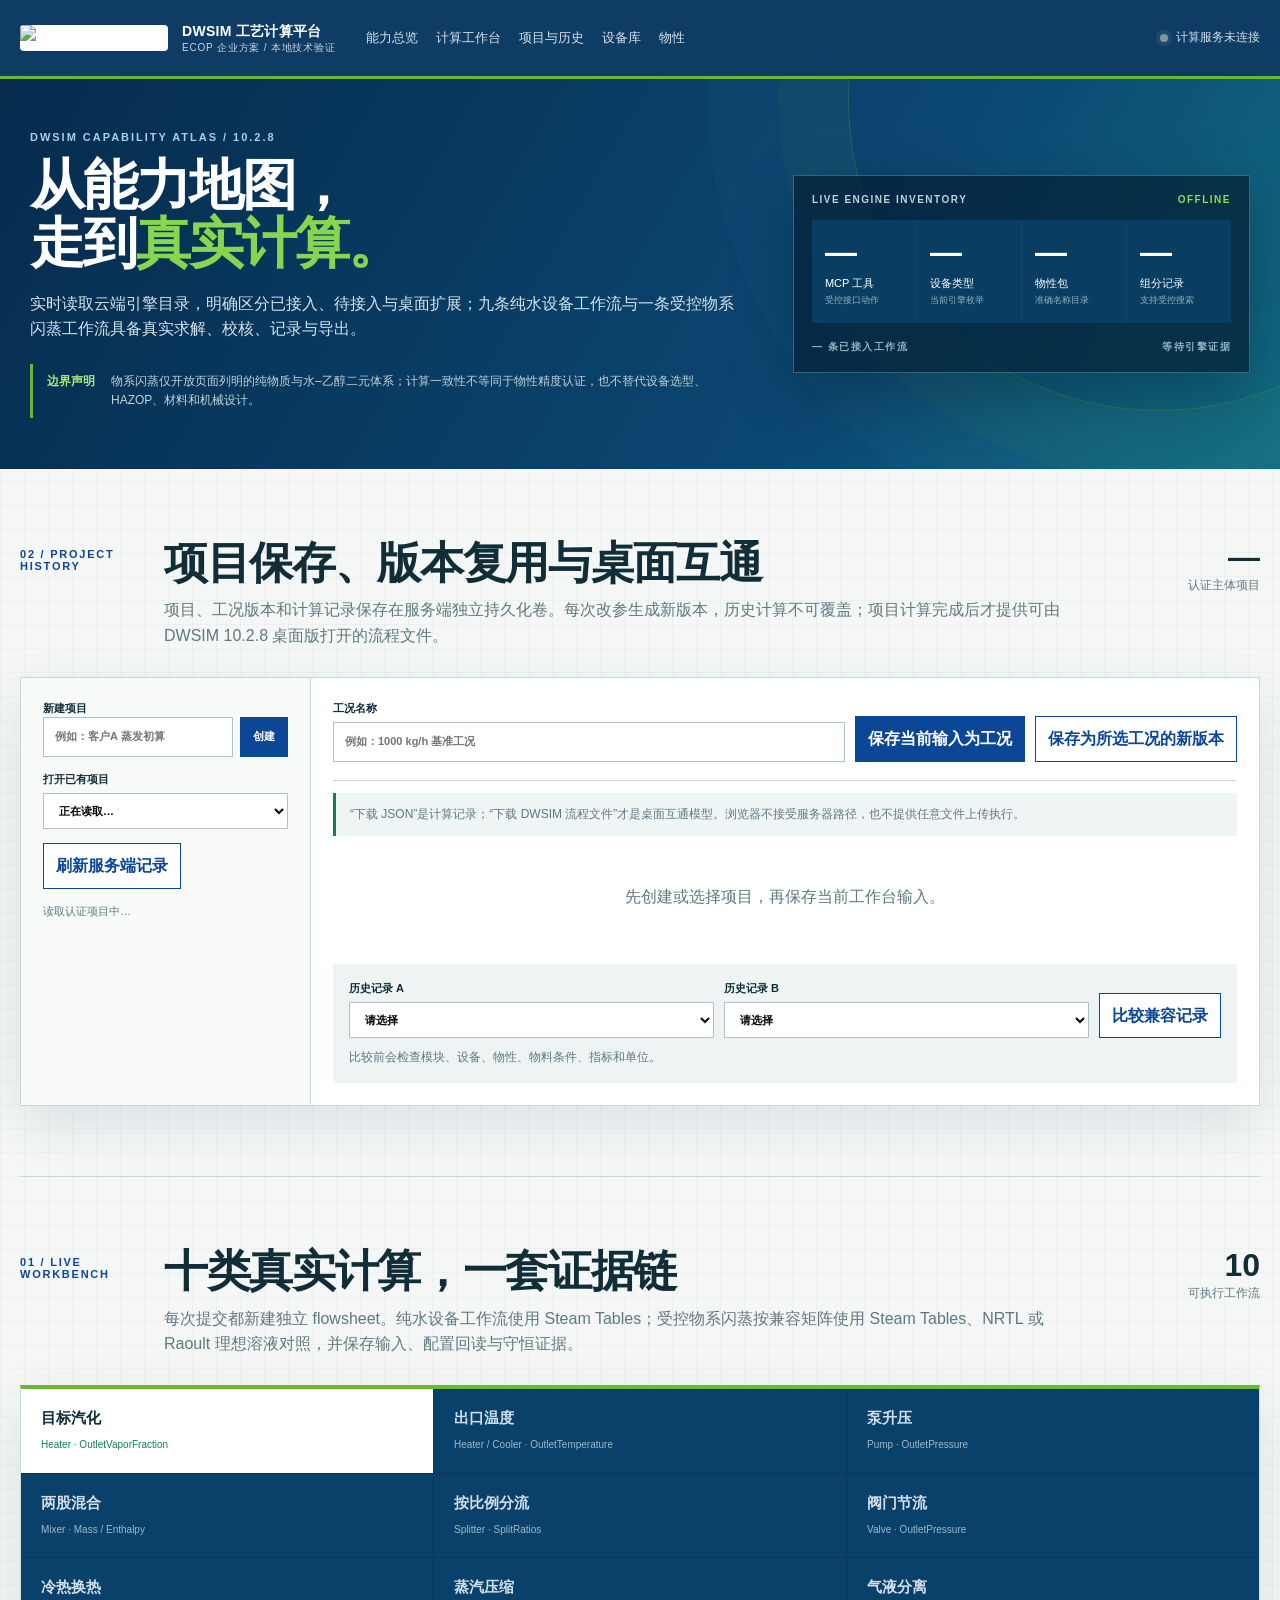
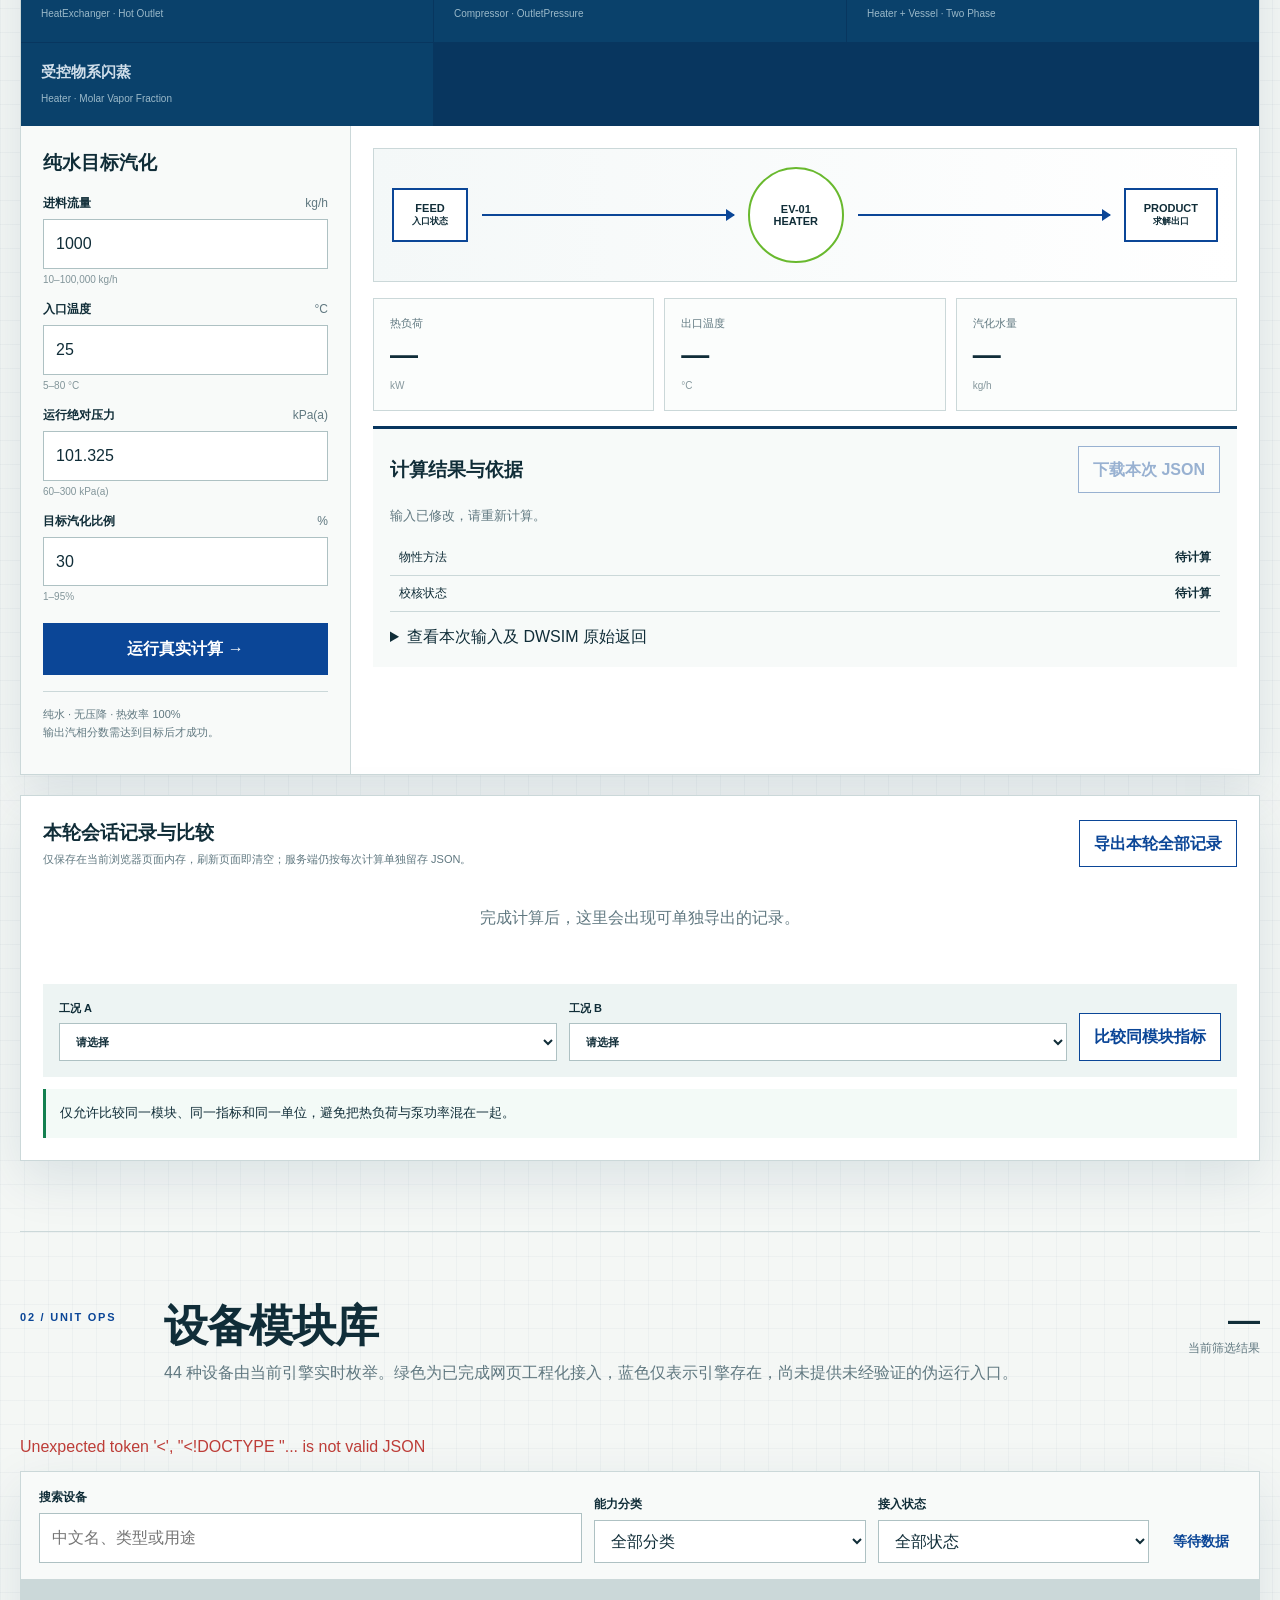
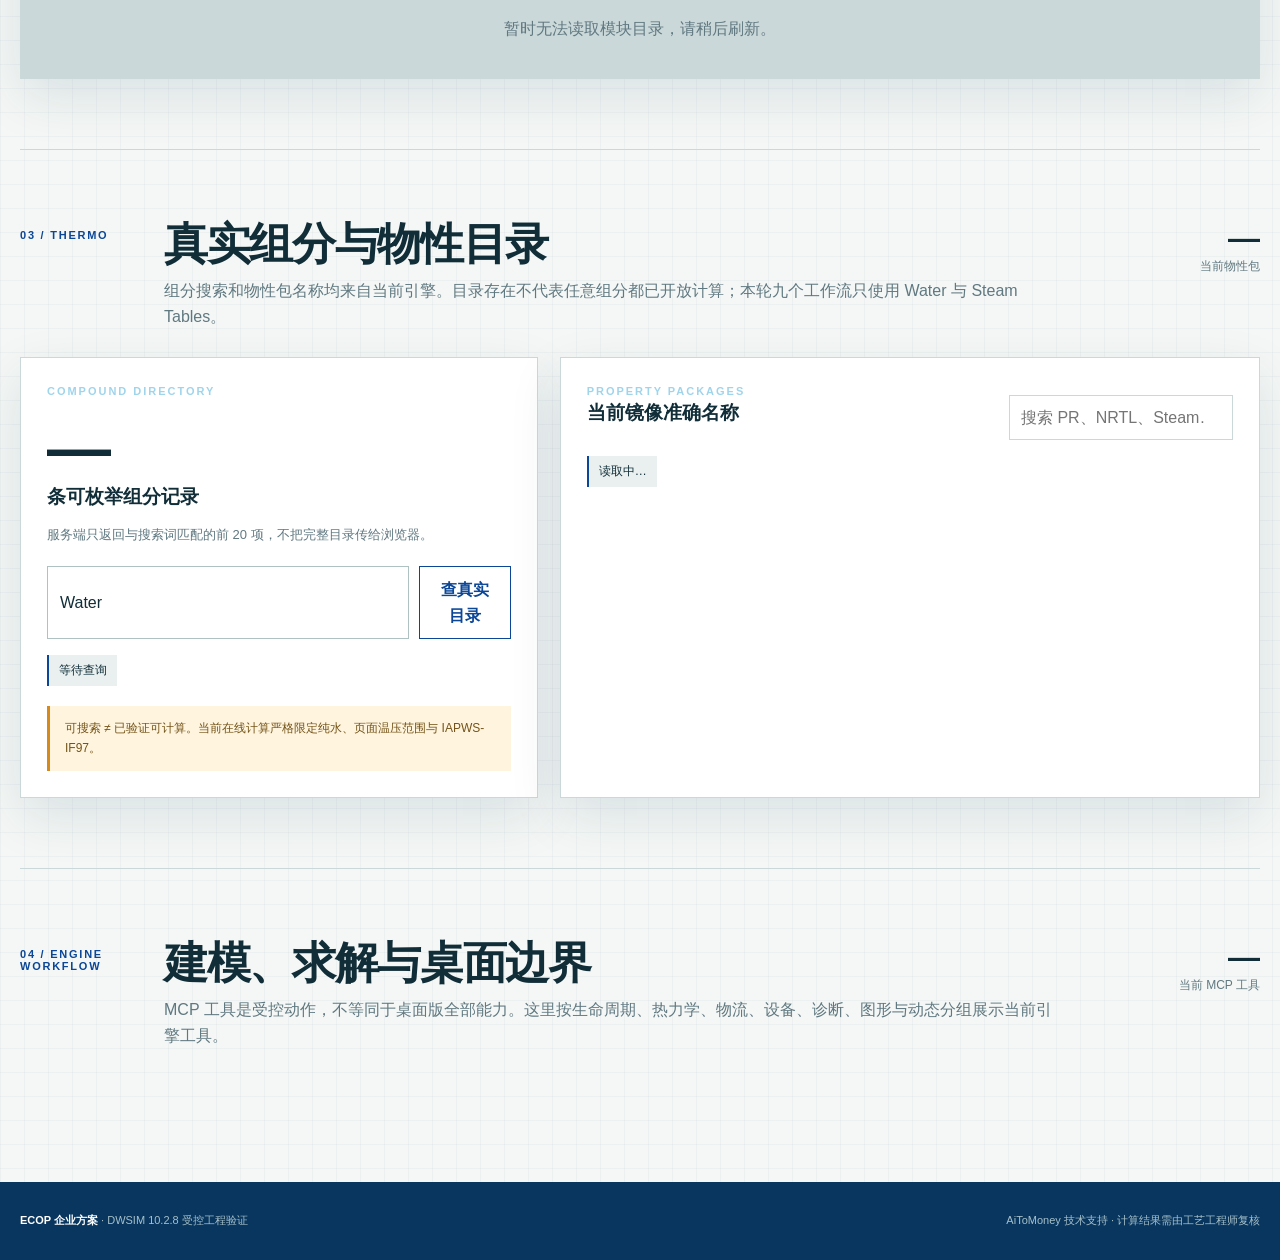
==== commit c592d028: "feat: add persistent project workspace" ====
--- a/本地演示/index.html
+++ b/本地演示/index.html
@@ -16,17 +16,19 @@
     .platform-grid{display:grid;grid-template-columns:repeat(3,1fr);gap:14px}.platform-card,.desktop-card{background:white;border:1px solid var(--line);padding:20px}.platform-card h3,.desktop-card h4{margin:18px 0 8px}.platform-card p,.desktop-card p{font-size:12px;color:var(--muted)}.io{border-top:1px solid var(--line);padding-top:12px;display:grid;gap:7px;font-size:11px}.tool-groups{display:grid;grid-template-columns:repeat(2,1fr);gap:12px;margin-top:18px}.tool-group{background:white;border:1px solid var(--line)}.tool-group summary{display:flex;justify-content:space-between;align-items:center;padding:17px;cursor:pointer}.tool-list{border-top:1px solid var(--line);max-height:400px;overflow:auto}.tool-row{padding:12px 16px;border-bottom:1px solid var(--soft)}.tool-row code{font-size:11px;color:var(--blue)}.tool-row p{font-size:11px;color:var(--muted);margin:5px 0 0}.desktop-grid{display:grid;grid-template-columns:repeat(3,1fr);gap:12px;margin-top:18px}
     .workbench{overflow:hidden;border-top:4px solid var(--lime)}.workbench-tabs{display:grid;grid-template-columns:repeat(3,1fr);background:var(--navy);gap:1px}.workbench-tab{border:0;color:#d0deea;background:#0a416b;padding:17px 20px;text-align:left}.workbench-tab strong{display:block;font-size:15px;color:inherit}.workbench-tab span{font-size:10px;color:#9bb9c9}.workbench-tab.active{background:white;color:var(--ink)}.workbench-tab.active span{color:var(--green)}.workspace-grid{display:grid;grid-template-columns:330px minmax(0,1fr)}.inputs{padding:22px;border-right:1px solid var(--line);background:#f8faf9}.calc-form{display:none}.calc-form.active{display:block}.calc-form h3{margin:0 0 16px}.calc-form label{display:block;margin-bottom:12px}.input-label span{color:var(--muted);font-weight:400}.range-note{display:block;color:#82959a;font-size:10px;margin-top:3px}.primary{width:100%;border:0;background:var(--blue);color:white;padding:13px;font-weight:700;margin-top:6px}.primary:hover{background:#083b7e}.primary:disabled{opacity:.55;cursor:wait}.assumption{font-size:11px;color:var(--muted);border-top:1px solid var(--line);margin-top:16px;padding-top:14px}.results{padding:22px}.flow-strip{display:flex;align-items:center;justify-content:center;gap:14px;background:linear-gradient(90deg,#f4f8f8,#fff);border:1px solid var(--line);padding:18px;margin-bottom:16px}.flow-node{border:2px solid var(--blue);background:white;padding:12px 18px;font:700 11px Bahnschrift,"Microsoft YaHei",sans-serif;text-align:center}.flow-node.unit{border-radius:50%;width:96px;height:96px;display:grid;place-items:center;border-color:var(--lime)}.flow-arrow{flex:1;height:2px;background:var(--blue);position:relative}.flow-arrow:after{content:"";position:absolute;right:-1px;top:-5px;border-left:9px solid var(--blue);border-top:6px solid transparent;border-bottom:6px solid transparent}.metric-grid{display:grid;grid-template-columns:repeat(3,1fr);gap:10px}.metric{border:1px solid var(--line);padding:16px;background:#fbfdfc}.metric-name{font-size:11px;color:var(--muted)}.metric-value{font:700 28px/1.1 Bahnschrift,sans-serif;margin:7px 0;color:var(--ink)}.metric-unit{font-size:10px;color:#85979c}.result-panel{margin-top:15px;border-top:3px solid var(--navy);background:#f7faf9;padding:17px}.result-head{display:flex;justify-content:space-between;align-items:center;gap:12px}.result-head h3{margin:0}.result-actions{display:flex;gap:8px}.ghost:disabled{opacity:.4;cursor:not-allowed}.message{color:var(--muted);font-size:13px}.message.success{color:var(--green)}.message.error{color:var(--red)}.result-table{width:100%;border-collapse:collapse;font-size:12px}.result-table td{padding:8px 9px;border-bottom:1px solid var(--line)}.result-table td:last-child{text-align:right;font-family:Bahnschrift,"Microsoft YaHei",sans-serif;font-weight:700}.result-panel details{margin-top:12px}.result-panel pre{white-space:pre-wrap;word-break:break-all;font-size:10px;max-height:320px;overflow:auto;background:#071f2a;color:#bfe8f4;padding:14px}
     .history-panel{margin-top:20px;padding:22px}.history-head{display:flex;justify-content:space-between;align-items:center;gap:18px}.history-head h3{margin:0}.history-head p{margin:3px 0 0;color:var(--muted);font-size:11px}.history-table{width:100%;border-collapse:collapse;margin-top:18px;font-size:12px}.history-table th,.history-table td{text-align:left;border-bottom:1px solid var(--line);padding:10px}.history-table th{color:var(--muted);font-size:10px;letter-spacing:.08em}.history-table button{border:0;background:none;color:var(--blue);font-weight:700}.compare-box{display:grid;grid-template-columns:1fr 1fr auto;gap:12px;align-items:end;background:#edf4f3;padding:16px;margin-top:18px}.compare-controls label{display:block;font-size:11px;font-weight:700}.compare-controls select{margin-top:5px}.compare-output{margin-top:12px;padding:14px;border-left:3px solid var(--green);background:#f3faf7;font-size:13px}.compare-output.error{border-color:var(--red);background:#fff1ef;color:var(--red)}
+    .project-workspace{display:grid;grid-template-columns:290px minmax(0,1fr);background:white;border:1px solid var(--line);box-shadow:var(--shadow)}.project-sidebar{padding:22px;background:#f7faf9;border-right:1px solid var(--line)}.project-main{padding:22px;min-width:0}.project-sidebar label,.project-actions label{display:block;font-size:11px;font-weight:700;margin-bottom:14px}.project-sidebar input,.project-sidebar select,.project-actions input,.project-compare select{width:100%;border:1px solid #aec1c3;background:white;padding:10px 11px;margin-top:5px}.project-sidebar button,.project-actions button,.project-tree button,.project-compare button{border:1px solid var(--blue);background:white;color:var(--blue);padding:9px 12px;font-weight:700}.project-sidebar .primary-action,.project-actions .primary-action,.project-tree .primary-action{background:var(--blue);color:white}.project-create-row{display:grid;grid-template-columns:1fr auto;gap:7px}.project-create-row input{margin:0}.project-status{font-size:11px;color:var(--muted);margin-top:14px}.project-status.error{color:var(--red)}.project-actions{display:grid;grid-template-columns:minmax(180px,1fr) auto auto;gap:10px;align-items:end;padding-bottom:18px;border-bottom:1px solid var(--line)}.project-actions label{margin:0}.project-note{font-size:12px;color:var(--muted);background:#eef5f4;border-left:3px solid var(--green);padding:12px 14px}.project-tree{overflow:auto}.project-case{border:1px solid var(--line);margin-top:14px}.project-case h3{margin:0;padding:14px 16px;background:#f3f7f6;font-size:15px}.project-version{padding:14px 16px;border-top:1px solid var(--line)}.project-version-head{display:flex;justify-content:space-between;gap:12px;align-items:center}.project-version-actions,.project-record-actions{display:flex;gap:7px;flex-wrap:wrap}.project-inputs{font-size:11px;color:var(--muted);word-break:break-word;margin:8px 0}.project-record{display:grid;grid-template-columns:minmax(180px,1fr) auto;gap:10px;align-items:center;background:#fbfdfc;border-top:1px dashed var(--line);padding:10px 0}.project-record a{color:var(--green);font-weight:700;text-decoration:none}.project-compare{display:grid;grid-template-columns:1fr 1fr auto;gap:10px;align-items:end;margin-top:18px;padding:16px;background:#edf4f3}.project-compare label{font-size:11px;font-weight:700}.project-compare-output{grid-column:1/-1;font-size:12px;color:var(--muted)}
     dialog{border:0;padding:0;width:min(760px,calc(100% - 32px));box-shadow:0 30px 90px rgba(0,0,0,.35)}dialog::backdrop{background:rgba(5,22,29,.75)}.dialog-head{background:var(--navy);color:white;padding:22px;display:flex;justify-content:space-between}.dialog-head h3{margin:5px 0 0}.dialog-head .type{font:700 10px Bahnschrift,sans-serif;color:var(--cyan);letter-spacing:.14em}.dialog-close{border:0;background:none;color:white;font-size:28px}.dialog-body{padding:24px}.dialog-summary{font-size:16px}.detail-grid{display:grid;grid-template-columns:repeat(2,1fr);gap:12px}.detail-block{background:#f4f7f5;padding:16px}.detail-block h4{margin:0 0 8px}.detail-block ul{padding-left:18px;margin:0;font-size:12px}.detail-state{margin:16px 0;color:var(--muted);font-size:12px}.dialog-action{display:inline-block;background:var(--green);color:white;text-decoration:none;padding:12px 16px;font-weight:700}
     .footer{background:var(--navy);color:#a7c0c8;padding:30px 0;font-size:11px}.footer .shell{display:flex;justify-content:space-between;gap:30px}.footer strong{color:white}
     @media(max-width:1100px){.brand{min-width:280px}.nav{gap:12px}.nav a{font-size:12px}.hero{grid-template-columns:1fr;gap:28px}.hero-board{max-width:760px}}
     @media(max-width:880px){.nav{display:none}.topbar .shell{justify-content:space-between}.section-head{grid-template-columns:1fr}.section-no{padding:0}.section-side{text-align:left}.unit-grid{grid-template-columns:repeat(2,1fr)}.platform-grid,.desktop-grid{grid-template-columns:repeat(2,1fr)}.workspace-grid,.thermo-layout{grid-template-columns:1fr}.inputs{border-right:0;border-bottom:1px solid var(--line)}}
-  @media(max-width:640px){.shell,.section{width:min(100% - 24px,1320px)}.topbar .shell{height:66px;gap:10px}.brand{min-width:0}.brand img{width:124px;max-height:38px}.project-mark{display:none}.engine-status{font-size:11px}.hero{padding:38px 18px;min-height:auto;grid-template-columns:minmax(0,1fr)}.hero h1{font-size:38px}.hero-lead{font-size:15px}.hero-note{display:block}.hero-note strong{display:block;margin-bottom:3px}.stats{grid-template-columns:1fr 1fr}.stat{padding:14px}.stat-num{font-size:30px}.section{padding:52px 0}.filters{grid-template-columns:1fr}.unit-grid,.platform-grid,.desktop-grid,.tool-groups{grid-template-columns:1fr}.module-card{min-height:180px}.package-head,.history-head{align-items:stretch;flex-direction:column}.package-search{max-width:none}.workbench-tabs{display:grid;grid-template-columns:1fr 1fr;overflow:visible}.workbench-tab{min-width:0;padding:15px}.metric-grid{grid-template-columns:1fr}.flow-strip{gap:8px;padding:12px}.flow-node{padding:8px;font-size:10px}.flow-node.unit{width:78px;height:78px}.results,.inputs{padding:16px}.result-head{align-items:flex-start;flex-direction:column}.history-table{display:block;overflow:auto}.compare-box{grid-template-columns:1fr}.detail-grid{grid-template-columns:1fr}.footer .shell{display:block}}
+  @media(max-width:880px){.project-workspace{grid-template-columns:1fr}.project-sidebar{border-right:0;border-bottom:1px solid var(--line)}}
+  @media(max-width:640px){.shell,.section{width:min(100% - 24px,1320px)}.topbar .shell{height:66px;gap:10px}.brand{min-width:0}.brand img{width:124px;max-height:38px}.project-mark{display:none}.engine-status{font-size:11px}.hero{padding:38px 18px;min-height:auto;grid-template-columns:minmax(0,1fr)}.hero h1{font-size:38px}.hero-lead{font-size:15px}.hero-note{display:block}.hero-note strong{display:block;margin-bottom:3px}.stats{grid-template-columns:1fr 1fr}.stat{padding:14px}.stat-num{font-size:30px}.section{padding:52px 0}.filters{grid-template-columns:1fr}.unit-grid,.platform-grid,.desktop-grid,.tool-groups{grid-template-columns:1fr}.module-card{min-height:180px}.package-head,.history-head{align-items:stretch;flex-direction:column}.package-search{max-width:none}.workbench-tabs{display:grid;grid-template-columns:1fr 1fr;overflow:visible}.workbench-tab{min-width:0;padding:15px}.metric-grid{grid-template-columns:1fr}.flow-strip{gap:8px;padding:12px}.flow-node{padding:8px;font-size:10px}.flow-node.unit{width:78px;height:78px}.results,.inputs,.project-main,.project-sidebar{padding:16px}.result-head{align-items:flex-start;flex-direction:column}.history-table{display:block;overflow:auto}.compare-box,.project-actions,.project-compare{grid-template-columns:1fr}.project-record,.project-version-head{display:block}.project-version-actions,.project-record-actions{margin-top:9px}.detail-grid{grid-template-columns:1fr}.footer .shell{display:block}}
   </style>
 </head>
 <body>
   <header class="topbar"><div class="shell">
     <div class="brand"><img src="/ecop-logo.jpg" alt="ECOP"><div class="project-mark"><strong>DWSIM 工艺计算平台</strong>ECOP 企业方案 / 本地技术验证</div></div>
-    <nav class="nav" aria-label="主导航"><a href="#overview">能力总览</a><a href="#workbench">计算工作台</a><a href="#units">设备库</a><a href="#thermo">物性</a><a href="#platform">建模求解</a></nav>
+    <nav class="nav" aria-label="主导航"><a href="#overview">能力总览</a><a href="#workbench">计算工作台</a><a href="#projects">项目与历史</a><a href="#units">设备库</a><a href="#thermo">物性</a></nav>
     <div class="engine-status" id="status"><span class="status-dot"></span><span>连接本机 DWSIM…</span></div>
   </div></header>
 
@@ -34,6 +36,25 @@
     <section class="hero" id="overview">
 	      <div><div class="kicker">DWSIM Capability Atlas / 10.2.8</div><h1>从能力地图，<br>走到<span>真实计算。</span></h1><p class="hero-lead">实时读取云端引擎目录，明确区分已接入、待接入与桌面扩展；九条纯水设备工作流与一条受控物系闪蒸工作流具备真实求解、校核、记录与导出。</p><div class="hero-note"><strong>边界声明</strong><span>物系闪蒸仅开放页面列明的纯物质与水–乙醇二元体系；计算一致性不等同于物性精度认证，也不替代设备选型、HAZOP、材料和机械设计。</span></div></div>
       <div class="hero-board"><div class="board"><div class="board-title"><span>Live engine inventory</span><b id="inventoryState">读取中</b></div><div class="stats"><div class="stat"><div class="stat-num" id="countTools">—</div><div class="stat-label">MCP 工具</div><div class="stat-source">受控接口动作</div></div><div class="stat"><div class="stat-num" id="countUnits">—</div><div class="stat-label">设备类型</div><div class="stat-source">当前引擎枚举</div></div><div class="stat"><div class="stat-num" id="countPackages">—</div><div class="stat-label">物性包</div><div class="stat-source">准确名称目录</div></div><div class="stat"><div class="stat-num" id="countCompounds">—</div><div class="stat-label">组分记录</div><div class="stat-source">支持受控搜索</div></div></div><div class="capture"><span><b id="countLive">—</b> 条已接入工作流</span><span id="capturedAt">等待引擎证据</span></div></div></div>
+    </section>
+
+    <section class="section" id="projects">
+      <div class="section-head"><div class="section-no">02 / PROJECT HISTORY</div><div><h2>项目保存、版本复用与桌面互通</h2><p class="section-intro">项目、工况版本和计算记录保存在服务端独立持久化卷。每次改参生成新版本，历史计算不可覆盖；项目计算完成后才提供可由 DWSIM 10.2.8 桌面版打开的流程文件。</p></div><div class="section-side"><strong id="projectCount">—</strong>认证主体项目</div></div>
+      <div class="project-workspace">
+        <aside class="project-sidebar">
+          <label>新建项目<div class="project-create-row"><input id="projectName" maxlength="80" placeholder="例如：客户A 蒸发初算"><button id="projectCreate" class="primary-action">创建</button></div></label>
+          <label>打开已有项目<select id="projectSelect"><option value="">正在读取…</option></select></label>
+          <button id="projectRefresh">刷新服务端记录</button>
+          <div class="project-status" id="projectStatus" role="status" aria-live="polite">读取认证项目中…</div>
+        </aside>
+        <div class="project-main">
+          <div class="project-actions"><label>工况名称<input id="caseName" maxlength="80" placeholder="例如：1000 kg/h 基准工况"></label><button id="caseCreate" class="primary-action">保存当前输入为工况</button><button id="versionCreate" disabled>保存为所选工况的新版本</button></div>
+          <p class="project-note">“下载 JSON”是计算记录；“下载 DWSIM 流程文件”才是桌面互通模型。浏览器不接受服务器路径，也不提供任意文件上传执行。</p>
+          <div class="empty" id="projectEmpty">先创建或选择项目，再保存当前工作台输入。</div>
+          <div class="project-tree" id="projectTree"></div>
+          <div class="project-compare"><label>历史记录 A<select id="projectCompareA"><option value="">请选择</option></select></label><label>历史记录 B<select id="projectCompareB"><option value="">请选择</option></select></label><button id="projectCompare">比较兼容记录</button><div class="project-compare-output" id="projectCompareOutput">比较前会检查模块、设备、物性、物料条件、指标和单位。</div></div>
+        </div>
+      </div>
     </section>
 
     <section class="section" id="workbench">
@@ -110,7 +131,7 @@
     function setMetricLabels(module){modules[module].metrics.forEach((metric,index)=>{$(`metricName${index+1}`).textContent=metric[0];$(`metricUnit${index+1}`).textContent=metric[2];$(`metricValue${index+1}`).textContent='—'})}
     function clearCurrent(message='输入已修改，请重新计算。'){latest=null;$('downloadLatest').disabled=true;$('raw').textContent='暂无计算记录';$('message').className='message';$('message').textContent=message;$('resultTable').innerHTML='<tr><td>物性方法</td><td>待计算</td></tr><tr><td>校核状态</td><td>待计算</td></tr>';setMetricLabels(activeModule)}
     function resultRows(data){const r=data.results,id=data.module.id;if(id==='evaporation')return[['物性方法',data.property_package],['实际汽化比例',`${fmt(r.vapor_fraction*100)} %`],['出口液相水量',`${fmt(r.liquid_kg_h)} kg/h`],['出口压力',`${fmt(r.outlet_pressure_kPa)} kPa(a)`],['总流量残差',`${fmt(r.mass_residual_kg_h,6)} kg/h`],['校核状态','目标汽化比例与物料衡算通过'],['计算时间',`${data.elapsed_s} s`]];if(id==='temperature')return[['物性方法',data.property_package],['执行设备',data.module.unit_operation],['绝对换热量',`${fmt(r.absolute_heat_duty_kW)} kW`],['出口汽相分数',fmt(r.outlet_vapor_fraction,6)],['出口压力',`${fmt(r.outlet_pressure_kPa)} kPa(a)`],['总流量残差',`${fmt(r.mass_residual_kg_h,6)} kg/h`],['校核状态','出口温度、单液相与物料衡算通过'],['计算时间',`${data.elapsed_s} s`]];if(id==='mixer')return[['物性方法',data.property_package],['出口压力',`${fmt(r.outlet_pressure_kPa)} kPa(a)`],['出口汽相分数',fmt(r.outlet_vapor_fraction,6)],['总流量残差',`${fmt(r.mass_residual_kg_h,6)} kg/h`],['焓流残差',`${fmt(r.enthalpy_flow_residual_kW,6)} kW`],['校核状态','单液相、质量与焓流衡算通过'],['计算时间',`${data.elapsed_s} s`]];if(id==='splitter')return[['物性方法',data.property_package],['1号实际分流比',`${fmt(r.outlet1_fraction*100)} %`],['2号实际分流比',`${fmt(r.outlet2_fraction*100)} %`],['出口温度',`${fmt(r.outlet_temperature_C)} °C`],['出口压力',`${fmt(r.outlet_pressure_kPa)} kPa(a)`],['总流量残差',`${fmt(r.mass_residual_kg_h,6)} kg/h`],['校核状态','分流比、状态与物料衡算通过'],['计算时间',`${data.elapsed_s} s`]];if(id==='valve')return[['物性方法',data.property_package],['出口压力',`${fmt(r.outlet_pressure_kPa)} kPa(a)`],['出口汽相分数',fmt(r.outlet_vapor_fraction,6)],['总流量残差',`${fmt(r.mass_residual_kg_h,6)} kg/h`],['比焓残差',`${fmt(r.enthalpy_residual_kJ_kg,6)} kJ/kg`],['校核状态','出口压力、质量与等焓关系通过'],['计算时间',`${data.elapsed_s} s`]];if(id==='heat_exchanger')return[['物性方法',data.property_package],['热侧放热',`${fmt(r.hot_side_heat_release_kW)} kW`],['冷侧吸热',`${fmt(r.cold_side_heat_gain_kW)} kW`],['热平衡相对残差',fmt(r.heat_balance_relative,9)],['热侧质量残差',`${fmt(r.hot_mass_residual_kg_h,6)} kg/h`],['冷侧质量残差',`${fmt(r.cold_mass_residual_kg_h,6)} kg/h`],['校核状态','目标温度、两侧质量与热量衡算通过'],['计算时间',`${data.elapsed_s} s`]];if(id==='compressor')return[['物性方法',data.property_package],['压力比',fmt(r.pressure_ratio,6)],['温升',`${fmt(r.temperature_rise_C)} °C`],['出口汽相分数',fmt(r.outlet_vapor_fraction,6)],['焓升功率',`${fmt(r.enthalpy_power_kW)} kW`],['功率相对残差',fmt(r.power_residual_relative,9)],['校核状态','纯蒸汽、出口压力、质量与功率衡算通过'],['计算时间',`${data.elapsed_s} s`]];if(id==='vessel')return[['物性方法',data.property_package],['两相进料汽相比例',`${fmt(r.feed_vapor_fraction*100)} %`],['汽相产品纯度',fmt(r.vapor_product_vapor_fraction,6)],['液相产品汽相分数',fmt(r.liquid_product_vapor_fraction,6)],['分配最大残差',`${fmt(Math.max(Math.abs(r.vapor_split_residual_kg_h),Math.abs(r.liquid_split_residual_kg_h)),6)} kg/h`],['焓流相对残差',fmt(r.enthalpy_residual_relative,9)],['校核状态','真实两相、汽液纯度、质量与焓流闭合通过'],['计算时间',`${data.elapsed_s} s`]];return[['物性方法',data.property_package],['水力功率',`${fmt(r.hydraulic_power_kW)} kW`],['出口温度',`${fmt(r.outlet_temperature_C)} °C`],['温升',`${fmt(r.temperature_rise_C)} °C`],['入口密度',`${fmt(r.inlet_density_kg_m3)} kg/m³`],['反算效率',`${fmt(r.calculated_efficiency_percent)} %`],['总流量残差',`${fmt(r.mass_residual_kg_h,6)} kg/h`],['校核状态','出口压力、单液相与物料衡算通过'],['计算时间',`${data.elapsed_s} s`]]}
-    function renderResult(data){latest=data;const config=modules[data.module.id],tag=data.module.unit_tag||(data.module.id==='pump'?'P-01':data.module.id==='temperature'?'HX-01':'EV-01');config.metrics.forEach((metric,index)=>{$(`metricValue${index+1}`).textContent=fmt(data.results[metric[1]])});$('flowUnit').innerHTML=`${esc(data.module.unit_operation)}<br>${esc(tag)}`;$('resultTable').innerHTML=resultRows(data).map(row=>`<tr><td>${esc(row[0])}</td><td>${esc(row[1])}</td></tr>`).join('');$('raw').textContent=JSON.stringify(data,null,2);$('message').className='message success';$('message').textContent=`计算完成 · ${data.time} · 记录 ${data.run_id.slice(0,8)}`;$('downloadLatest').disabled=false}
+    function renderResult(data){latest=data;const config=modules[data.module.id],tag=data.module.unit_tag||(data.module.id==='pump'?'P-01':data.module.id==='temperature'?'HX-01':'EV-01');config.metrics.forEach((metric,index)=>{$(`metricValue${index+1}`).textContent=fmt(data.results[metric[1]])});$('flowUnit').innerHTML=`${esc(data.module.unit_operation)}<br>${esc(tag)}`;$('resultTable').innerHTML=resultRows(data).map(row=>`<tr><td>${esc(row[0])}</td><td>${esc(row[1])}</td></tr>`).join('');$('raw').textContent=JSON.stringify(data,null,2);$('message').className='message success';$('message').textContent=`计算完成 · ${data.time} · 记录 ${data.run_id.slice(0,8)}`;$('downloadLatest').disabled=false;document.dispatchEvent(new CustomEvent('ecop:result',{detail:data}))}
     function conditionSummary(data){const i=data.inputs,id=data.module.id;if(id==='evaporation')return `${fmt(i.flow_kg_h)} kg/h · ${fmt(i.vapor_percent)}% 汽化`;if(id==='temperature')return `${fmt(i.inlet_temperature_C)}→${fmt(i.outlet_temperature_C)} °C · ${fmt(i.flow_kg_h)} kg/h`;if(id==='mixer')return `${fmt(i.feed1_flow_kg_h)} + ${fmt(i.feed2_flow_kg_h)} kg/h · ${fmt(i.feed1_temperature_C)}/${fmt(i.feed2_temperature_C)} °C`;if(id==='splitter')return `${fmt(i.flow_kg_h)} kg/h · ${fmt(i.outlet1_percent)}/${fmt(100-i.outlet1_percent)}%`;if(id==='valve')return `${fmt(i.inlet_pressure_kPa)}→${fmt(i.outlet_pressure_kPa)} kPa · ${fmt(i.flow_kg_h)} kg/h`;if(id==='heat_exchanger')return `热 ${fmt(i.hot_inlet_temperature_C)}→${fmt(i.hot_outlet_temperature_C)} °C · 冷 ${fmt(i.cold_inlet_temperature_C)} °C`;if(id==='compressor')return `${fmt(i.inlet_pressure_kPa)}→${fmt(i.outlet_pressure_kPa)} kPa · η ${fmt(i.efficiency_percent)}%`;if(id==='vessel')return `${fmt(i.flow_kg_h)} kg/h · ${fmt(i.feed_vapor_percent)}% 两相进料`;return `${fmt(i.inlet_pressure_kPa)}→${fmt(i.outlet_pressure_kPa)} kPa · η ${fmt(i.efficiency_percent)}%`}
     function downloadRecord(data,name=`DWSIM-${data.run_id}.json`){const url=URL.createObjectURL(new Blob([JSON.stringify(data,null,2)],{type:'application/json'}));const link=document.createElement('a');link.href=url;link.download=name;link.click();setTimeout(()=>URL.revokeObjectURL(url),1000)}
     function renderHistory(){const has=history.length>0;$('historyEmpty').hidden=has;$('historyTable').hidden=!has;$('exportSession').disabled=!has;$('historyBody').innerHTML=history.map((data,index)=>`<tr><td>${esc(data.time)}<br><span class="type-name">${esc(data.run_id.slice(0,8))}</span></td><td>${esc(data.module.name)}<br><span class="type-name">${esc(data.module.unit_operation)}</span></td><td>${esc(conditionSummary(data))}</td><td><b>${fmt(data.comparison.value)} ${esc(data.comparison.unit)}</b><br><span class="type-name">${esc(data.comparison.label)}</span></td><td><button data-download="${index}">下载</button></td></tr>`).join('');document.querySelectorAll('[data-download]').forEach(button=>button.addEventListener('click',()=>downloadRecord(history[Number(button.dataset.download)])));const options='<option value="">请选择</option>'+history.map((data,index)=>`<option value="${index}">${esc(data.module.name)} · ${esc(data.run_id.slice(0,8))} · ${fmt(data.comparison.value)} ${esc(data.comparison.unit)}</option>`).join('');const oldA=$('compareA').value,oldB=$('compareB').value;$('compareA').innerHTML=options;$('compareB').innerHTML=options;if(history[Number(oldA)])$('compareA').value=oldA;if(history[Number(oldB)])$('compareB').value=oldB;const same=history.map((data,index)=>({data,index})).filter(item=>item.data.module.id===activeModule);if(same.length>=2){$('compareA').value=String(same[same.length-2].index);$('compareB').value=String(same[same.length-1].index)}}
@@ -122,6 +143,9 @@
     conditionSummary=data=>data.module.id==='material_flash'?`${data.inputs.system_name} · ${data.inputs.property_package} · ${fmt(data.inputs.vapor_molar_percent)} mol% 汽相`:legacyConditionSummary(data);
     function configureMaterialForm(){const system=$('materialSystem'),propertyPackage=$('materialPackage'),composition=$('ethanolComposition'),compositionInput=composition.querySelector('input'),water=system.value==='0',binary=system.value==='3';propertyPackage.innerHTML=water?'<option value="0">Steam Tables (IAPWS-IF97)</option>':'<option value="1">NRTL</option><option value="2">Raoult\'s Law（理想溶液对照）</option>';composition.hidden=!binary;compositionInput.required=binary;clearCurrent()}
     $('materialSystem').addEventListener('change',configureMaterialForm);$('materialPackage').addEventListener('change',()=>clearCurrent());configureMaterialForm();
+    function activeInputs(){const form=document.querySelector('.calc-form.active'),payload={module:form.dataset.module};form.querySelectorAll('[data-key]').forEach(input=>payload[input.dataset.key]=Number(input.value));return payload}
+    function loadInputs(inputs){selectModule(inputs.module);const form=document.querySelector(`.calc-form[data-module="${inputs.module}"]`);if(!form)return;if(inputs.module==='material_flash'){const systems={water:'0',ethanol:'1',acetone:'2',water_ethanol:'3'},packages={steam_tables:'0',nrtl:'1',raoult:'2'};$('materialSystem').value=systems[inputs.system]??String(inputs.system);configureMaterialForm();$('materialPackage').value=packages[inputs.property_package]??String(inputs.property_package)}form.querySelectorAll('[data-key]').forEach(input=>{if(inputs[input.dataset.key]!==undefined&&inputs[input.dataset.key]!==null&&!['system','property_package'].includes(input.dataset.key))input.value=inputs[input.dataset.key]});clearCurrent('已打开项目工况参数；修改后请保存为新版本，不会覆盖历史。');location.hash='workbench'}
+    window.ECOPWorkbench={nonce:NONCE,getInputs:activeInputs,getLatest:()=>latest,loadInputs,showResult:renderResult,addSessionRecord:data=>{history.push(data);renderHistory()}};
     document.querySelectorAll('.workbench-tab').forEach(button=>button.addEventListener('click',()=>selectModule(button.dataset.module)));
     document.querySelectorAll('.calc-form').forEach(form=>{form.querySelectorAll('input').forEach(input=>input.addEventListener('input',()=>clearCurrent()));form.addEventListener('submit',async event=>{event.preventDefault();const module=form.dataset.module,payload={module};form.querySelectorAll('[data-key]').forEach(input=>payload[input.dataset.key]=Number(input.value));const controls=[...form.querySelectorAll('input,button')];controls.forEach(control=>control.disabled=true);const button=form.querySelector('button[type="submit"]');button.textContent='DWSIM 求解中…';clearCurrent('正在创建独立流程、设置物性、求解并校核…');try{const response=await fetch('/api/calculate',{method:'POST',headers:{'Content-Type':'application/json','X-Demo-Token':NONCE},body:JSON.stringify(payload)});const data=await response.json();if(!response.ok)throw Error(data.error||'计算失败');renderResult(data);history.push(data);renderHistory()}catch(error){$('message').className='message error';$('message').textContent=`计算未完成：${error.message}`}finally{controls.forEach(control=>control.disabled=false);button.textContent='运行真实计算 →';engineStatus()}})});
     $('downloadLatest').addEventListener('click',()=>latest&&downloadRecord(latest));$('exportSession').addEventListener('click',()=>{if(history.length)downloadRecord({exported_at:new Date().toISOString(),scope:'browser-session',records:history},`DWSIM-session-${Date.now()}.json`)});$('compareButton').addEventListener('click',compareRuns);
@@ -129,5 +153,6 @@
     $('dialogClose').addEventListener('click',()=>$('moduleDialog').close());$('moduleDialog').addEventListener('click',event=>{if(event.target===$('moduleDialog'))$('moduleDialog').close()});$('dialogAction').addEventListener('click',event=>{selectModule(event.currentTarget.dataset.module);$('moduleDialog').close()});
     engineStatus();loadCatalog();
   </script>
+  <script src="/project_ui.js"></script>
 </body>
 </html>
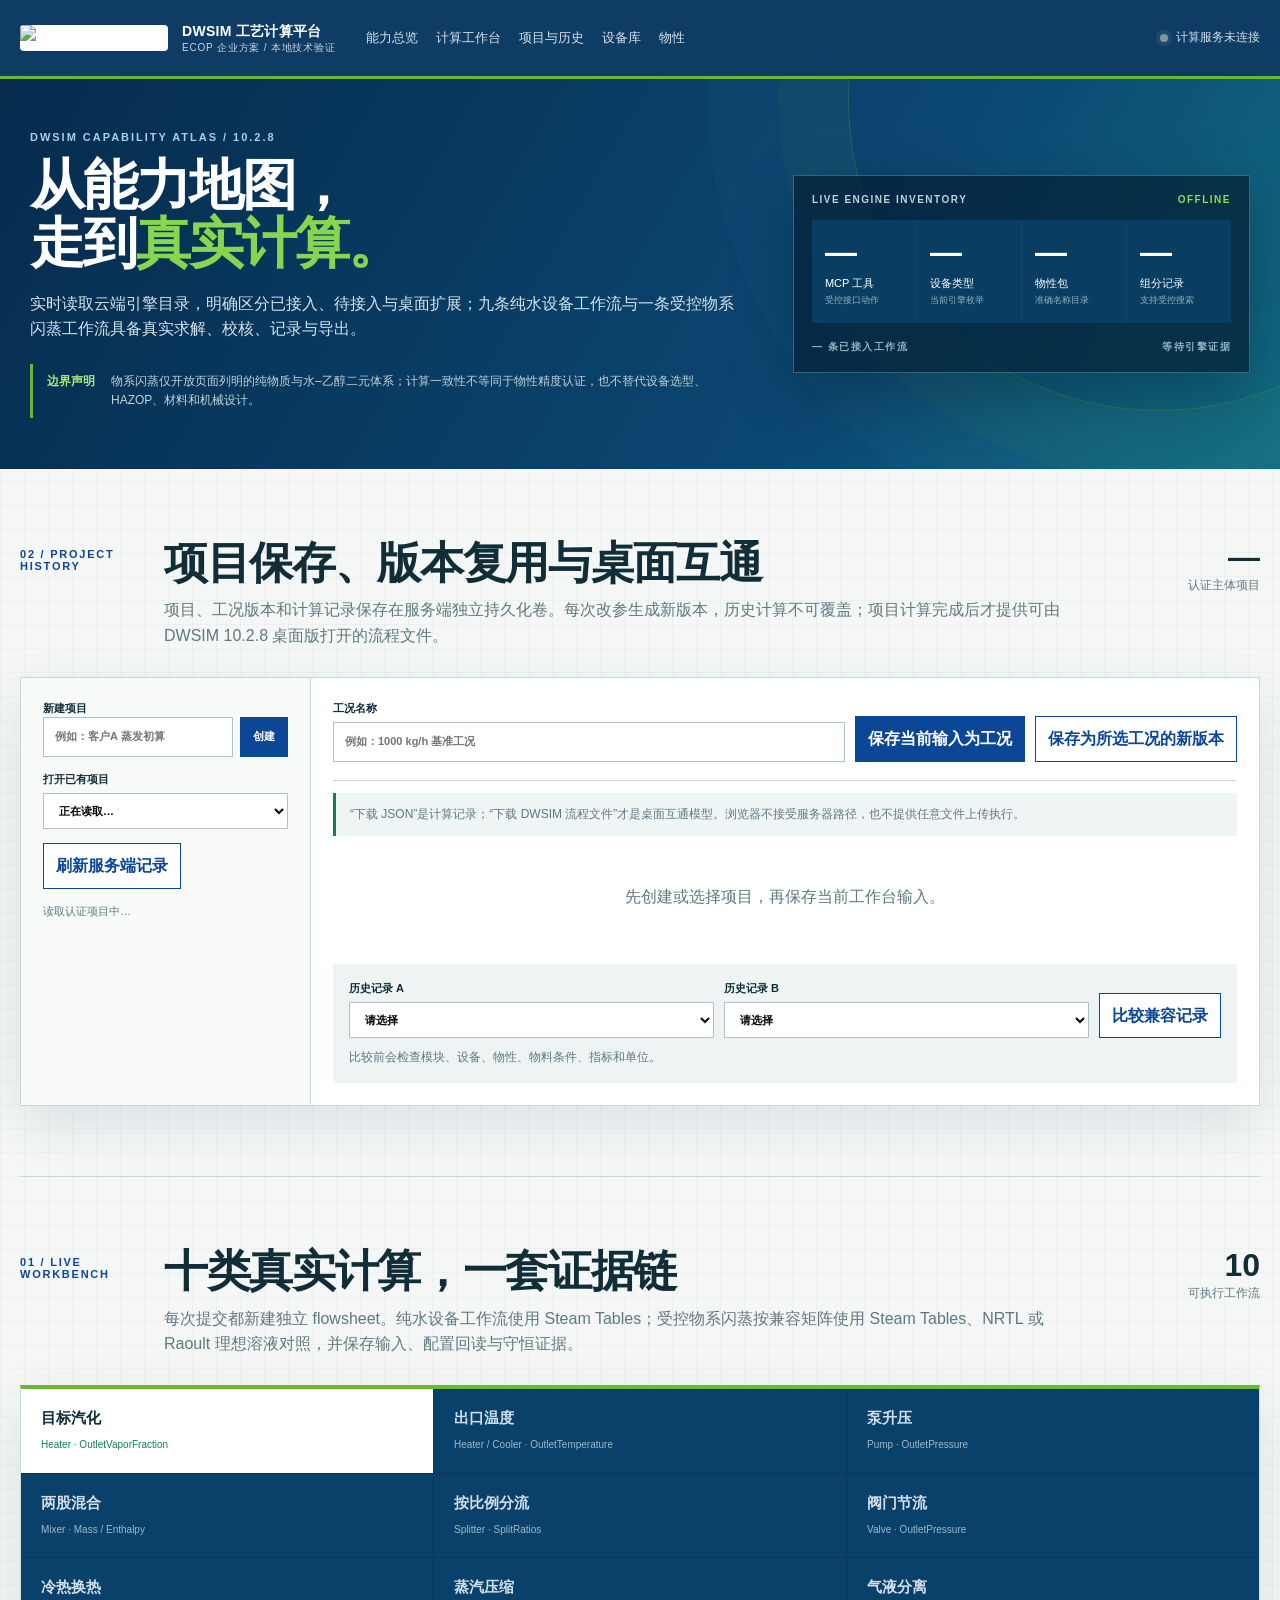
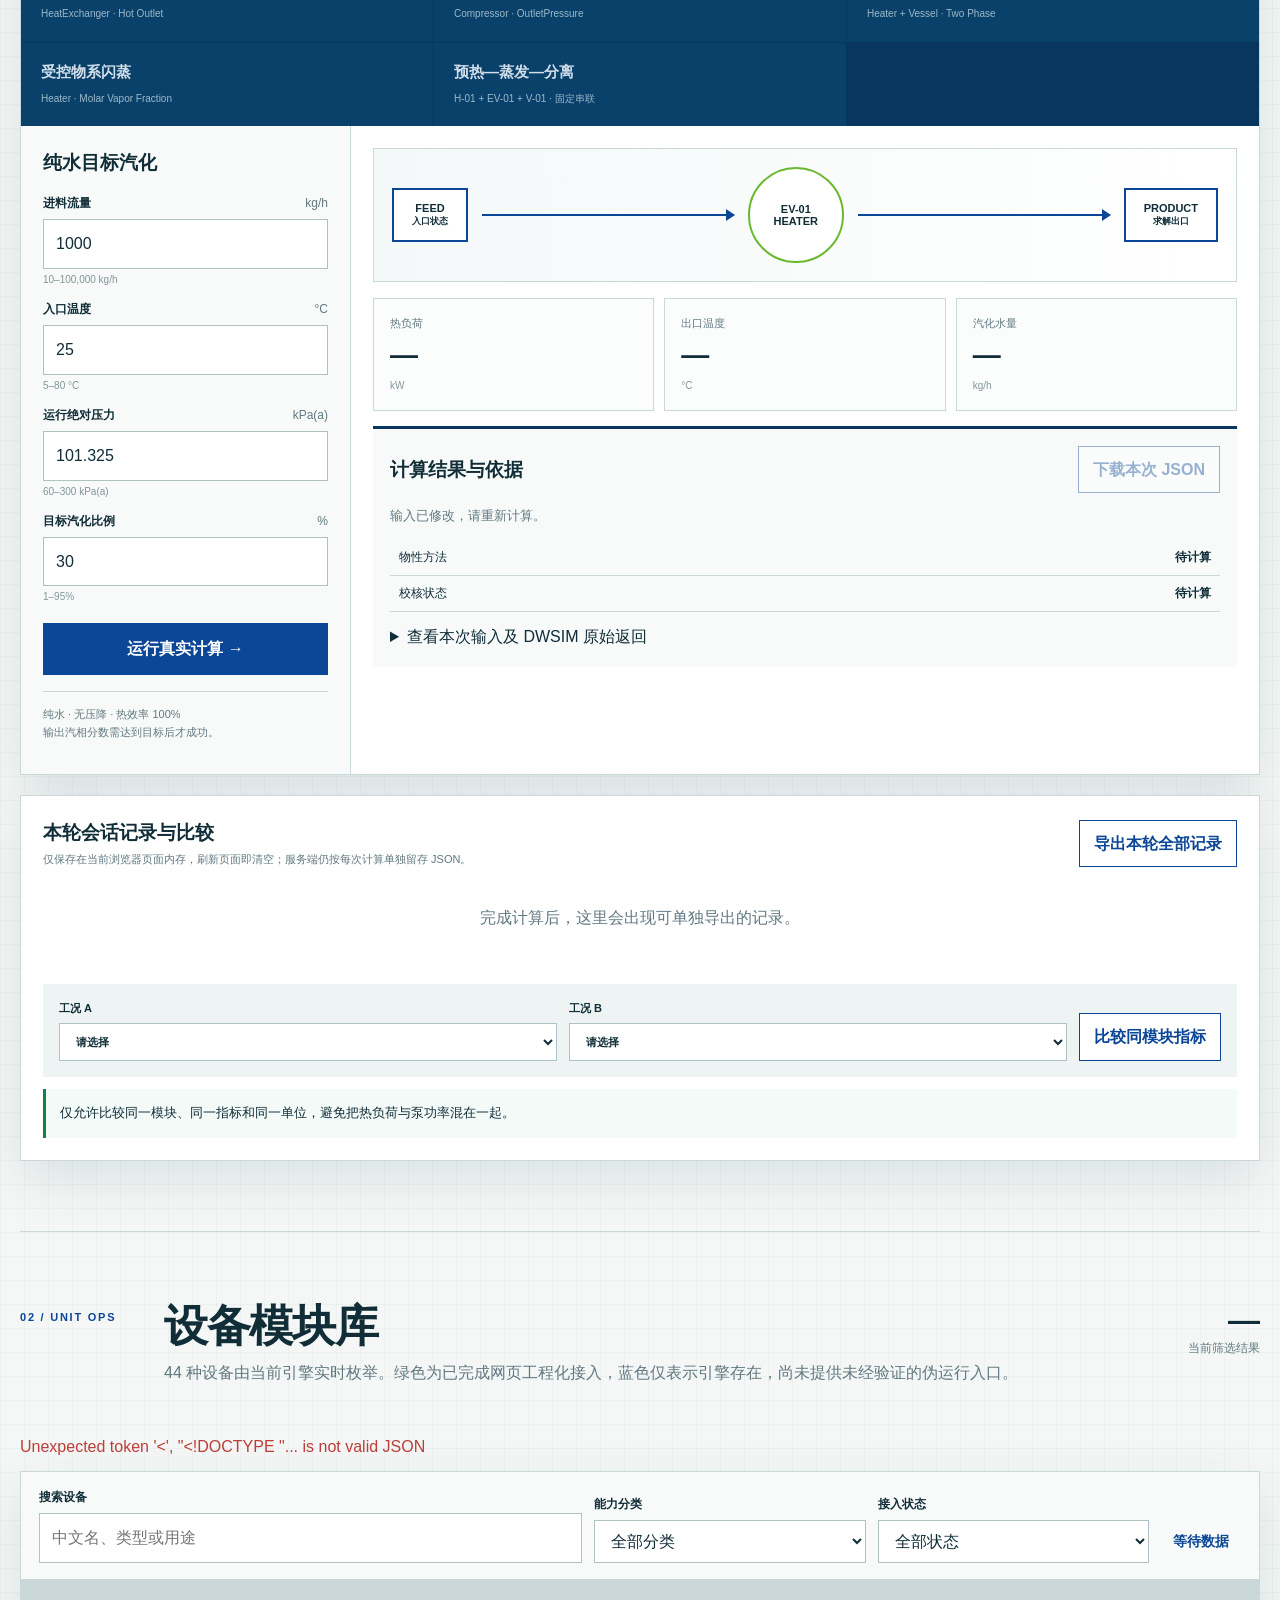
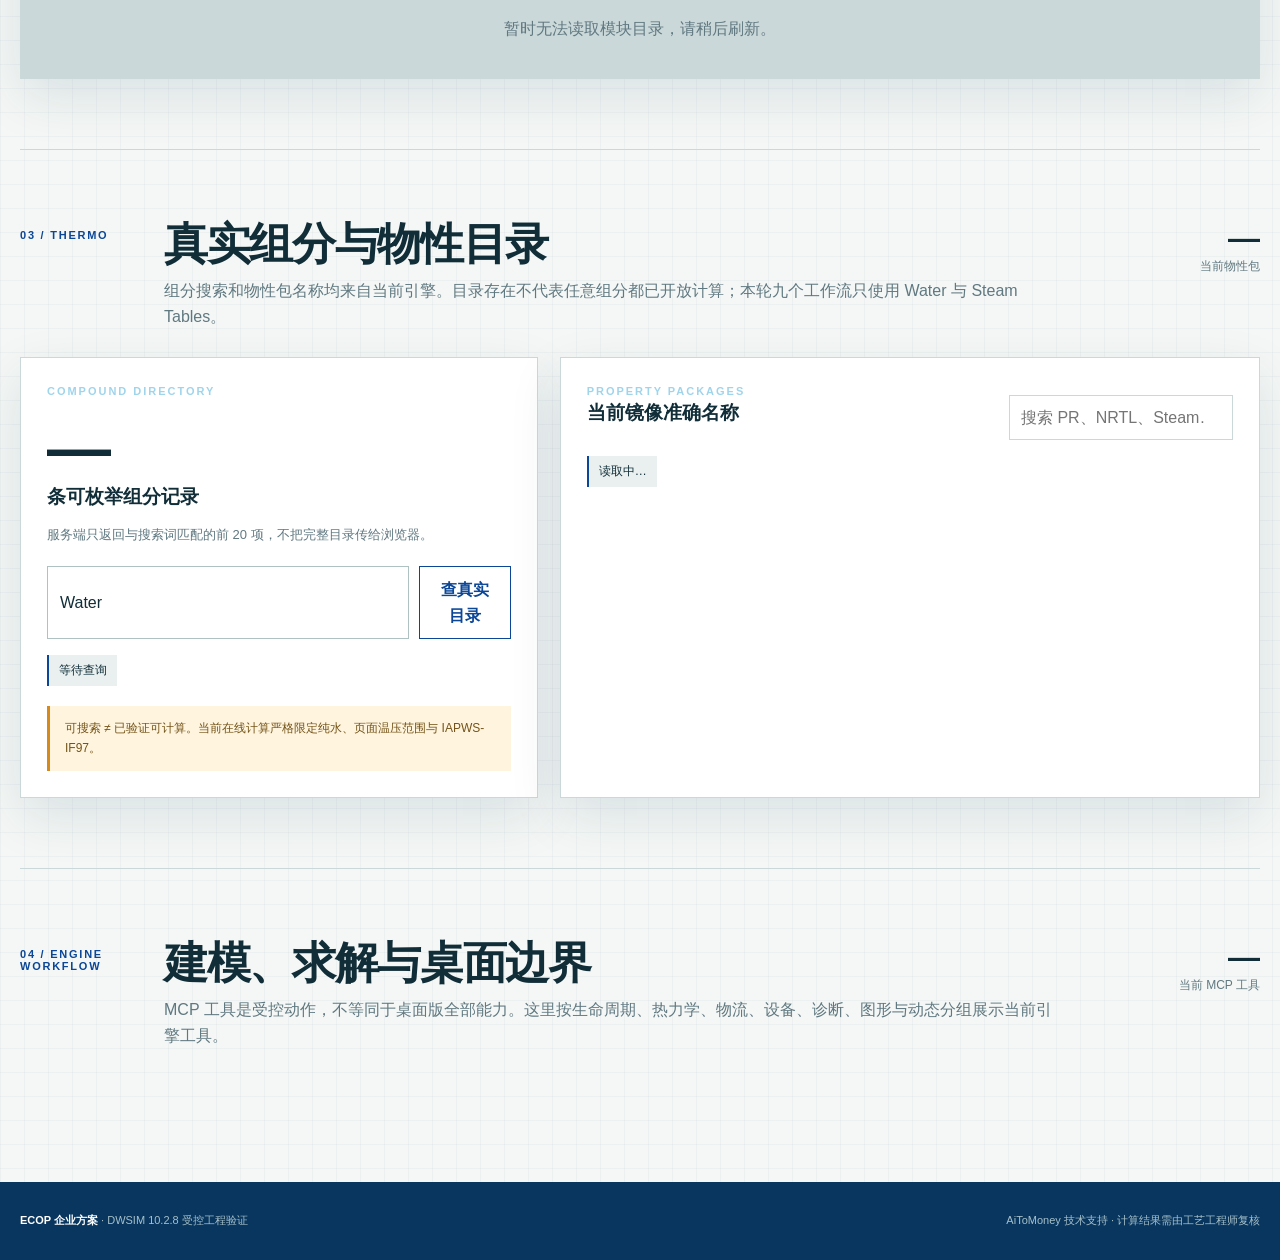
==== commit 7d1d5b73: "feat: add P4 serial evaporation template" ====
--- a/本地演示/index.html
+++ b/本地演示/index.html
@@ -154,5 +154,23 @@
     engineStatus();loadCatalog();
   </script>
   <script src="/project_ui.js"></script>
+  <script>
+    modules.preheat_evap_separator={unit:'H-01 + EV-01 + V-01',feed:'FEED<br><small>纯水入口</small>',product:'VAPOR + LIQUID<br><small>汽液产品</small>',metrics:[['H-01 热负荷','preheat_heat_duty_kW','kW'],['EV-01 热负荷','evaporation_heat_duty_kW','kW'],['汽相产品','vapor_product_kg_h','kg/h']]};
+    const p4Tab=document.createElement('button');
+    p4Tab.className='workbench-tab';p4Tab.dataset.module='preheat_evap_separator';
+    p4Tab.innerHTML='<strong>预热—蒸发—分离</strong><span>H-01 + EV-01 + V-01 · 固定串联</span>';
+    document.querySelector('.workbench-tabs').append(p4Tab);
+    const p4Form=document.createElement('form');
+    p4Form.className='calc-form';p4Form.dataset.module='preheat_evap_separator';
+    p4Form.innerHTML='<h3>预热—蒸发—汽液分离固定模板</h3><label><span class="input-label">进料流量 <span>kg/h</span></span><input data-key="flow_kg_h" type="number" value="1000" min="10" max="100000" step="any" required></label><label><span class="input-label">进料温度 <span>°C</span></span><input data-key="feed_temperature_C" type="number" value="25" min="5" max="80" step="any" required></label><label><span class="input-label">运行绝对压力 <span>kPa(a)</span></span><input data-key="pressure_kPa" type="number" value="101.325" min="60" max="1000" step="any" required></label><label><span class="input-label">预热目标温度 <span>°C</span></span><input data-key="preheat_temperature_C" type="number" value="70" min="7" max="300" step="any" required><small class="range-note">至少高于进料 2 °C；引擎求解后必须保持单液相。</small></label><label><span class="input-label">目标汽化比例 <span>%</span></span><input data-key="vapor_percent" type="number" value="30" min="5" max="80" step="any" required></label><button class="primary" type="submit">运行真实串联计算 →</button><p class="assumption">固定纯水 Steam Tables 流程 · 单一 DWSIM flowsheet · 零压降<br>依次展示 FEED、PREHEATED、TWO-PHASE、VAPOR、LIQUID 和三台设备的校核结果。</p>';
+    document.querySelector('.inputs').append(p4Form);
+    const p4Rows=data=>{const r=data.results,s=data.raw.streams;return[['物性方法',data.property_package],['固定拓扑',data.raw.topology],['H-01 / EV-01 / V-01 状态','已联算 / 已联算 / 已联算'],['FEED → PREHEATED',`${fmt(s.FEED.temperature_K-273.15)} → ${fmt(s.PREHEATED.temperature_K-273.15)} °C · 汽相 ${fmt(s.PREHEATED.vapor_fraction,6)}`],['TWO-PHASE','汽相分率 '+fmt(s['TWO-PHASE'].vapor_fraction,6)+` · ${fmt(s['TWO-PHASE'].mass_flow_kg_s*3600)} kg/h`],['VAPOR / LIQUID',`${fmt(r.vapor_product_kg_h)} / ${fmt(r.liquid_product_kg_h)} kg/h · 相态 ${fmt(r.vapor_product_vapor_fraction,6)} / ${fmt(r.liquid_product_vapor_fraction,6)}`],['V-01 能量相对残差',fmt(r.vessel_energy_residual_relative,9)],['全流程质量残差',`${fmt(r.overall_mass_residual_kg_h,6)} kg/h`],['校核状态','预热单液相、目标汽化、汽液纯度、质量与能量衡算通过'],['计算时间',`${data.elapsed_s} s`]]};
+    const p4LegacyRows=resultRows,p4LegacySummary=conditionSummary;
+    resultRows=data=>data.module.id==='preheat_evap_separator'?p4Rows(data):p4LegacyRows(data);
+    conditionSummary=data=>data.module.id==='preheat_evap_separator'?`${fmt(data.inputs.flow_kg_h)} kg/h · ${fmt(data.inputs.feed_temperature_C)}→${fmt(data.inputs.preheat_temperature_C)} °C · ${fmt(data.inputs.vapor_percent)}% 汽化`:p4LegacySummary(data);
+    p4Tab.addEventListener('click',()=>selectModule('preheat_evap_separator'));
+    p4Form.querySelectorAll('input').forEach(input=>input.addEventListener('input',()=>clearCurrent()));
+    p4Form.addEventListener('submit',async event=>{event.preventDefault();const payload=activeInputs(),controls=[...p4Form.querySelectorAll('input,button')],button=p4Form.querySelector('button[type="submit"]');controls.forEach(control=>control.disabled=true);button.textContent='DWSIM 串联求解中…';clearCurrent('正在创建单一固定流程、联算并校核…');try{const response=await fetch('/api/calculate',{method:'POST',headers:{'Content-Type':'application/json','X-Demo-Token':NONCE},body:JSON.stringify(payload)}),data=await response.json();if(!response.ok)throw Error(data.error||'计算失败');renderResult(data);history.push(data);renderHistory()}catch(error){$('message').className='message error';$('message').textContent=`计算未完成：${error.message}`}finally{controls.forEach(control=>control.disabled=false);button.textContent='运行真实串联计算 →';engineStatus()}});
+  </script>
 </body>
 </html>
